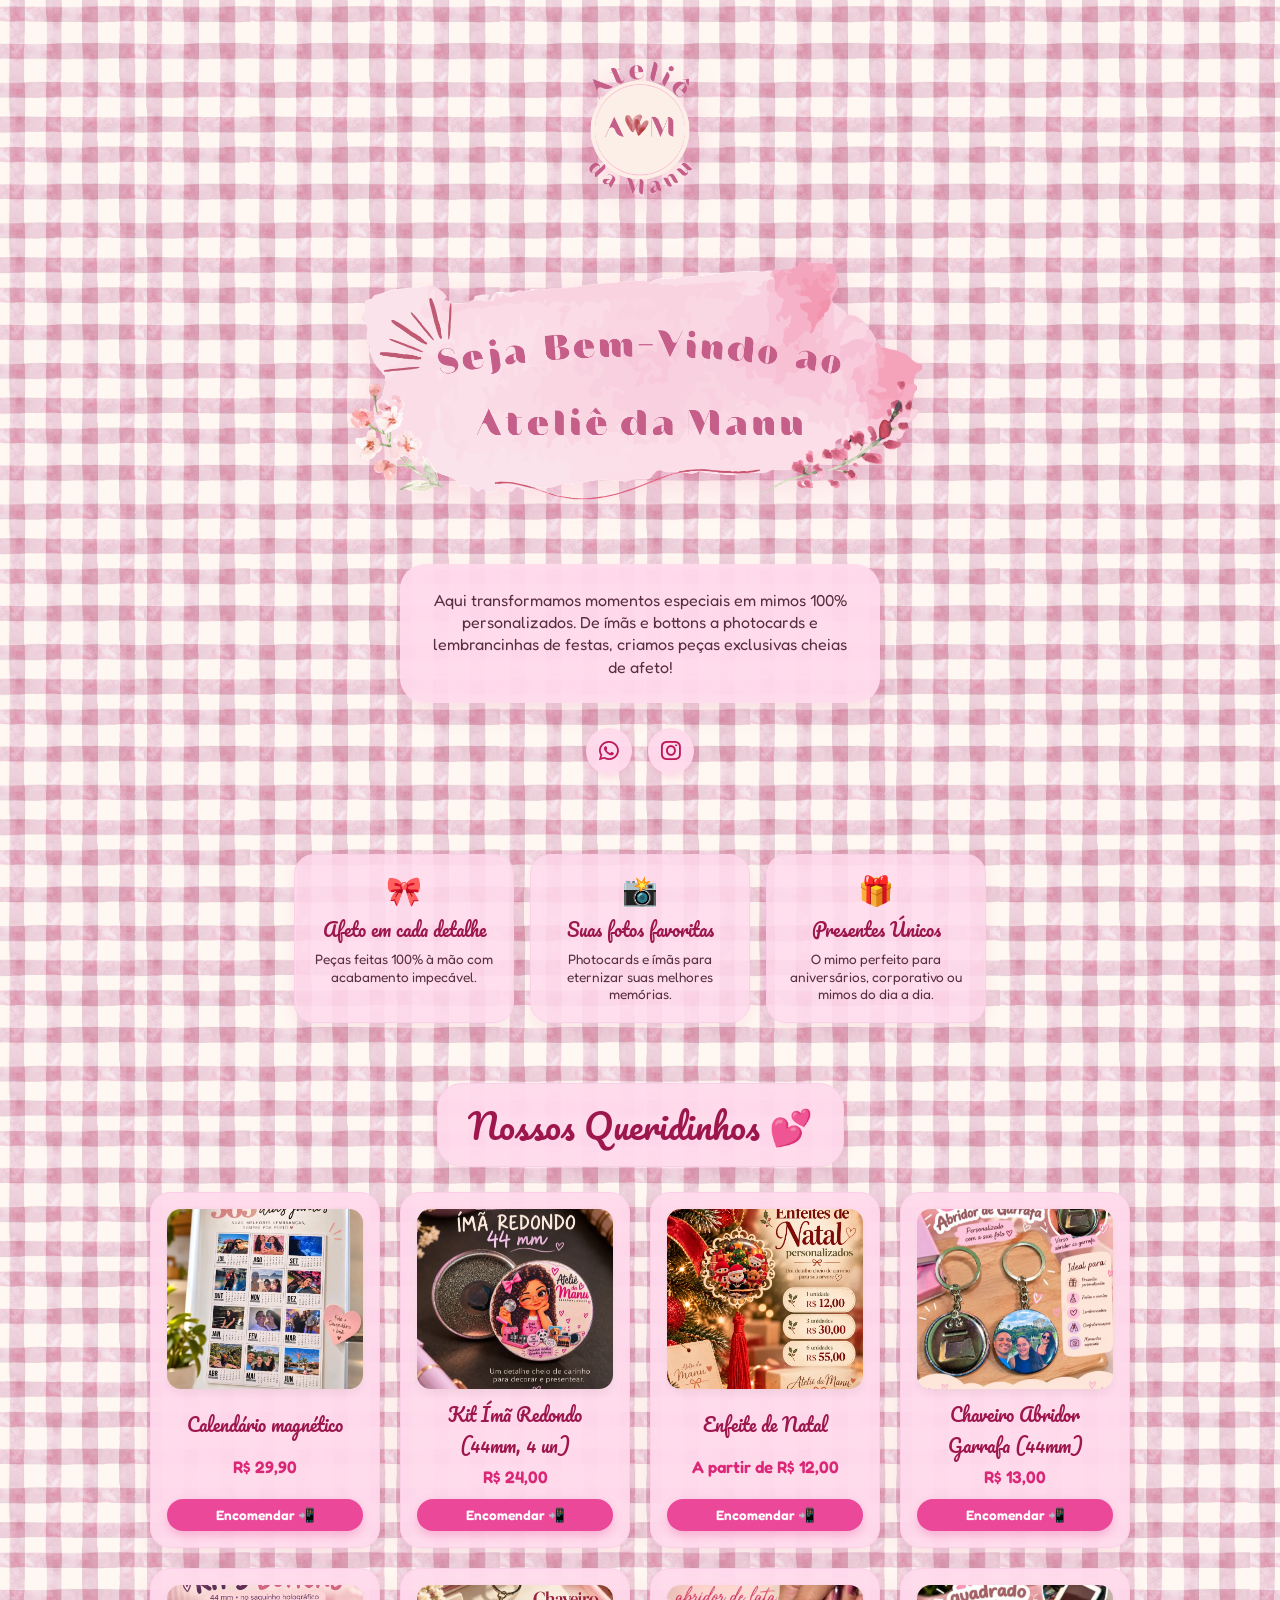
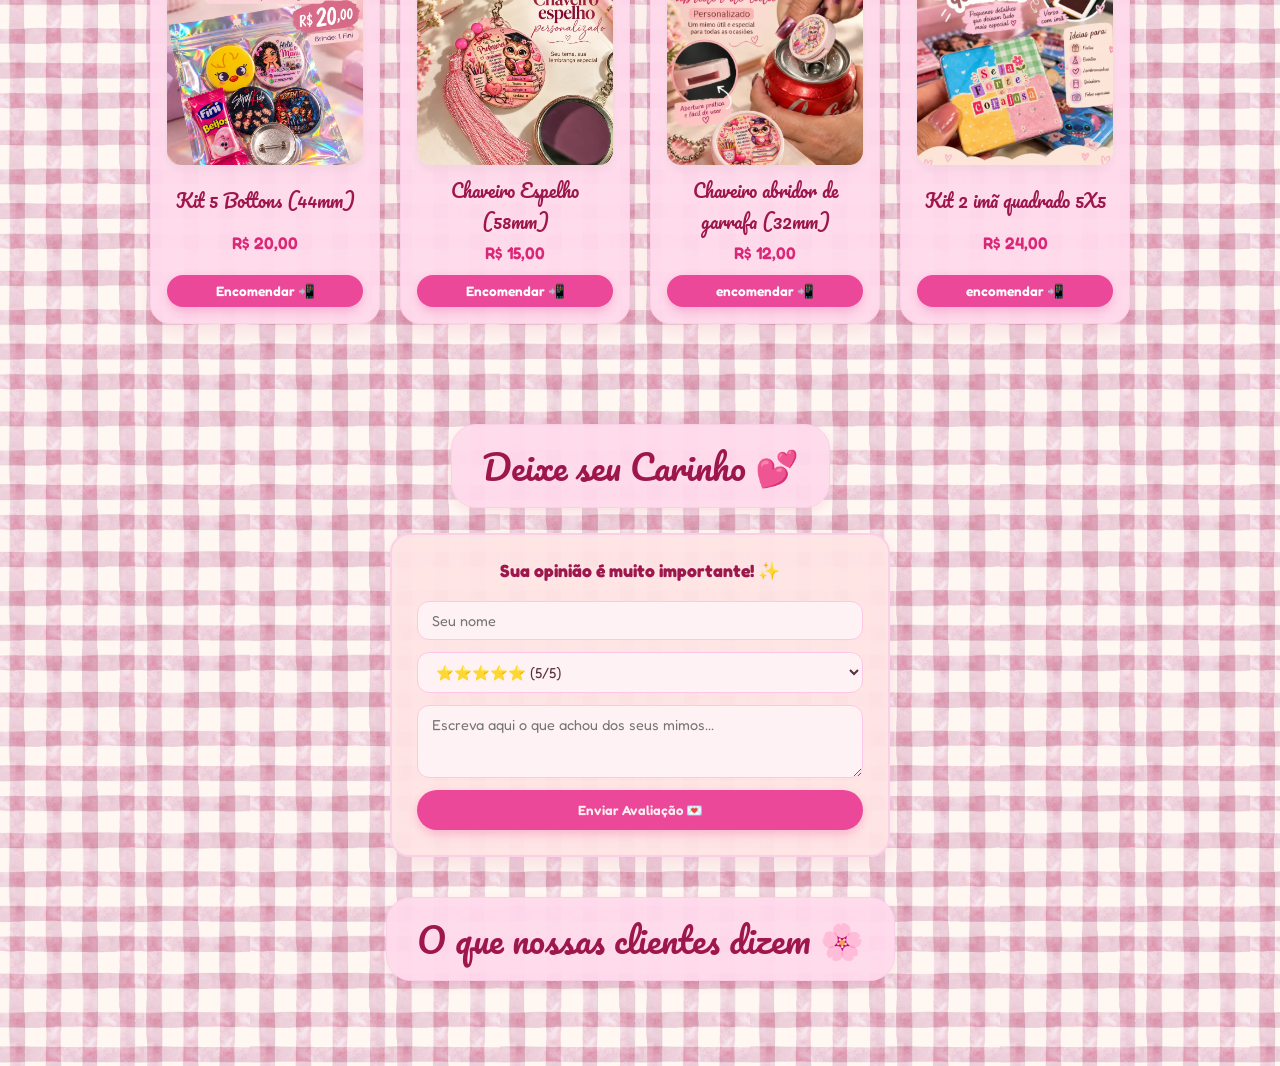
==== Website/index.html @ 8f7f046b "Projeto Final!!!" ====
<!DOCTYPE html>
<html lang="pt-BR">
<head>
  <!-- Biblioteca de Ícones Rápidos (Font Awesome) -->
<link rel="stylesheet" href="https://cdnjs.cloudflare.com/ajax/libs/font-awesome/6.4.0/css/all.min.css">
  <meta charset="UTF-8">
  <meta name="viewport" content="width=device-width, initial-scale=1.0">
  <title>Ateliê da Manu | Mimos & Lembranças</title>
  <!-- Link para o nosso CSS que vamos criar já já -->
  <link rel="icon" type="image/png" href="imag_web/Logo_Manu.png">
  <link rel="stylesheet" href="style.css">
</head>
<body>

<header class="hero">
  <!-- A Logo Redondinha no Topo -->
  <img src="imag_web/Logo_AteliedaManu.png" alt="Logo Ateliê da Manu" class="logo-hero">

  <!-- A Imagem do Bem-Vindo Aquarela que você fez no Canva! -->
  <img src="imag_web/Seja_Bem_Vindo!.png" alt="Seja Bem-Vindo ao Ateliê da Manu" class="banner-bem-vindo">

  <!-- O Card com o Subtítulo + Botão de Ação -->
  <div class="card-boas-vindas">
    <p class="subtitulo">
      Aqui transformamos momentos especiais em mimos 100% personalizados. 
      De ímãs e bottons a photocards e lembrancinhas de festas, criamos peças 
      exclusivas cheias de afeto!
    </p>
  </div>

<!-- 1. ÍCONES SOCIAIS (WhatsApp e Instagram) -->
    <div class="redes-sociais">
      <a href="https://wa.me/5521980033100" target="_blank" title="WhatsApp">
        <i class="fa-brands fa-whatsapp"></i>
      </a>
      <a href="https://www.instagram.com/ateliedamanupersonalizados/" target="_blank" title="Instagram">
        <i class="fa-brands fa-instagram"></i>
      </a>
    </div>
</header>


<!-- 1. SEÇÃO DE DIFERENCIAIS (Os 3 cards simples de frase) -->
<section class="diferenciais">
  <div class="card-diferencial">
    <span class="icone">🎀</span>
    <h3>Afeto em cada detalhe</h3>
    <p>Peças feitas 100% à mão com acabamento impecável.</p>
  </div>

  <div class="card-diferencial">
    <span class="icone">📸</span>
    <h3>Suas fotos favoritas</h3>
    <p>Photocards e ímãs para eternizar suas melhores memórias.</p>
  </div>

  <div class="card-diferencial">
    <span class="icone">🎁</span>
    <h3>Presentes Únicos</h3>
    <p>O mimo perfeito para aniversários, corporativo ou mimos do dia a dia.</p>
  </div>
</section>

<!-- SEÇÃO DE PRODUTOS REAL DO ATELIÊ -->

    <!-- Produto 1 -->
  <section class="produtos">
    <h2>Nossos Queridinhos 💕</h2>

  <div class="grid-produtos">
    <div class="card-produto">
      <img src="imagens/calendario.png" alt="Calendário magnético" class="img-produto">
      <h3>Calendário magnético</h3>
      <p class="preco">R$ 29,90</p>
      <a href="https://wa.me/5521980033100?text=Olá,%20Manu!%20Quero%20encomendar%20o%20Calendário%20magnético!" target="_blank" class="btn-comprar">
        Encomendar 📲
      </a>
    </div>

    <!-- Produto 2 -->
    <div class="card-produto">
      <img src="imagens/ima_redondo.png" alt="Kit ímã redondo" class="img-produto">
      <h3>Kit Ímã Redondo (44mm, 4 un)</h3>
      <p class="preco">R$ 24,00</p>
      <a href="https://wa.me/5521980033100?text=Olá,%20Manu!%20Quero%20encomendar%20o%20Kit%20Ímã%20Redondo!" target="_blank" class="btn-comprar">
        Encomendar 📲
      </a>
    </div>

    <!-- Produto 3 -->
    <div class="card-produto">
      <img src="imagens/EnfeitedeNatal.png" alt="Enfeites de Natal" class="img-produto">
      <h3>Enfeite de Natal</h3>
      <p class="preco">A partir de R$ 12,00</p>
      <a href="https://wa.me/5521980033100?text=Olá,%20Manu!%20Quero%20encomendar%20o%20Enfeite%20de%20Natal!" target="_blank" class="btn-comprar">
        Encomendar 📲
      </a>
    </div>

    <!-- Produto 4 -->
    <div class="card-produto">
      <img src="imagens/AbridordeGarrafa.png" alt="Chaveiro Abridor de Garrafa" class="img-produto">
      <h3>Chaveiro Abridor Garrafa (44mm)</h3>
      <p class="preco">R$ 13,00</p>
      <a href="https://wa.me/5521980033100?text=Olá,%20Manu!%20Quero%20encomendar%20o%20Chaveiro%20Abridor!" target="_blank" class="btn-comprar">
        Encomendar 📲
      </a>
    </div>

    <!-- Produto 5 -->
    <div class="card-produto">
      <img src="imagens/5_bottons.png" alt="Kit 5 bottons" class="img-produto">
      <h3>Kit 5 Bottons (44mm)</h3>
      <p class="preco">R$ 20,00</p>
      <a href="https://wa.me/5521980033100?text=Olá,%20Manu!%20Quero%20encomendar%20o%20Kit%205%20Bottons!" target="_blank" class="btn-comprar">
        Encomendar 📲
      </a>
    </div>

    <!-- Produto 6 -->
    <div class="card-produto">
      <img src="imagens/chaveiro_espelho.png" alt="Chaveiro Espelho" class="img-produto">
      <h3>Chaveiro Espelho (58mm)</h3>
      <p class="preco">R$ 15,00</p>
      <a href="https://wa.me/5521980033100?text=Olá,%20Manu!%20Quero%20encomendar%20o%20Chaveiro%20Espelho!" target="_blank" class="btn-comprar">
        Encomendar 📲
      </a>
    </div>

<!-- Produto 7 -->
    <div class="card-produto">
      <img src="imagens/abridordelata.png" alt="Chaveiro Abridor de Lata" class="img-produto">
      <h3>Chaveiro abridor de garrafa (32mm)</h3>
      <p class="preco">R$ 12,00</p>
      <a href="https://wa.me/5521980033100?text=Olá,%20Manu!%20Quero%20encomendar%20o%20Chaveiro%20Espelho!" target="_blank" class="btn-comprar">
        encomendar 📲
      </a>
    </div>

<!-- Produto 8-->
    <div class="card-produto">
      <img src="imagens/ima_quadrado.png" alt="Kit 2 imã quadrado" class="img-produto">
      <h3>Kit 2 imã quadrado 5X5 </h3>
      <p class="preco">R$ 24,00</p>
      <a href="https://wa.me/5521980033100?text=Olá,%20Manu!%20Quero%20encomendar%20o%20Chaveiro%20Espelho!" target="_blank" class="btn-comprar">
        encomendar 📲
      </a>
    </div>

  </div>
</section>

<!-- SEÇÃO DE AVALIAÇÕES INTERATIVA -->
<section class="avaliacoes">
  <h2>Deixe seu Carinho 💕</h2>
  
  <!-- FORMULÁRIO PARA O CLIENTE ESCREVER A AVALIAÇÃO -->
  <div class="form-avaliacao">
    <h3>Sua opinião é muito importante! ✨</h3>
    
    <input type="text" id="nomeCliente" placeholder="Seu nome" required>
    
    <select id="notaCliente">
      <option value="5">⭐⭐⭐⭐⭐ (5/5)</option>
      <option value="4">⭐⭐⭐⭐ (4/5)</option>
      <option value="3">⭐⭐⭐ (3/5)</option>
      <option value="2">⭐⭐ (2/5)</option>
      <option value="1">⭐ (1/5)</option>
    </select>

    <textarea id="textoCliente" rows="3" placeholder="Escreva aqui o que achou dos seus mimos..." required></textarea>

    <button onclick="salvarAvaliacao()" class="btn-enviar-avaliacao">Enviar Avaliação 💌</button>
  </div>

  <h2>O que nossas clientes dizem 🌸</h2>

  <!-- LISTA ONDE AS AVALIAÇÕES ENVIADAS VÃO APARECER -->
  <div class="grid-avaliacoes" id="containerAvaliacoes">
    <!-- As avaliações salvas serão inseridas aqui pelo JavaScript! -->
  </div>
</section>

  <!-- Link para o nosso arquivo JavaScript -->
  <script src="script.js"></script>
</body>
</html>
---- Website/style.css ----
/* 1. IMPORTANDO AS FONTES PACIFICO E FREDOKA DO GOOGLE FONTS */
@import url('https://fonts.googleapis.com/css2?family=Fredoka:wght@400;600&family=Pacifico&display=swap');

/* RESET BÁSICO */
* {
  margin: 0;
  padding: 0;
  box-sizing: border-box;
}

/* ESTILO GERAL DO SITE */
body {
  font-family: 'Fredoka', sans-serif;
  background-color: #fce7f3;
  background-image: url('imag_web/Background_pink.png');
  background-repeat: repeat;
  background-size: 250px;
  color: #4a3e3e;
}

/* SEÇÃO PRINCIPAL (HERO) */
.hero {
  padding: 40px 20px;
  text-align: center;
  display: flex;
  flex-direction: column;
  align-items: center;
}

.logo-hero {
  width: 140px;
  height: auto;
  margin-top: 20px;
  margin-bottom: -10px;
  filter: drop-shadow(0px 6px 19px rgba(219, 39, 119, 0.2));
  z-index: 3;
}

.banner-bem-vindo {
  max-width: 700px;
  width: 100%;
  height: auto;
  margin-bottom: -20px;
  filter: drop-shadow(0px 8px 20px rgba(219, 39, 119, 0.15));
  z-index: 2;
}

.card-boas-vindas {
  background: #ffdbedf2;
  padding: 25px;
  border-radius: 25px;
  max-width: 480px;
  box-shadow: 0 10px 25px rgba(190, 24, 93, 0.1);
  z-index: 1;
}

.card-boas-vindas .subtitulo {
  font-family: 'Fredoka', sans-serif;
  color: #582f3e;
  font-size: 1rem;
  line-height: 1.4;
}

.tag-rosa {
  display: inline-block;
  background-color: #ffdbedf2;
  color: #db2777;
  padding: 6px 16px;
  border-radius: 20px;
  font-size: 0.85rem;
  font-weight: 600;
  margin-bottom: 16px;
}

/* TÍTULOS COM A FONTE PACIFICO */
h1, h2 {
  font-family: 'Pacifico', cursive;
  font-size: 2.2rem;
  color: #9d174d;
  font-weight: normal;
}

/* BOTÃO PRINCIPAL */
.btn-principal {
  font-family: 'Fredoka', sans-serif;
  font-weight: 600;
  display: inline-block;
  background-color: #ec4899;
  color: #ffdbedf2;
  padding: 14px 28px;
  border-radius: 30px;
  text-decoration: none;
  box-shadow: 0 4px 15px rgba(236, 72, 153, 0.35);
  transition: all 0.2s ease;
}

.btn-principal:hover {
  background-color: #db2777;
  transform: translateY(-2px);
}

/* REDES SOCIAIS */
.redes-sociais {
  display: flex;
  justify-content: center;
  gap: 16px;
  margin-top: 25px;
  margin-bottom: 20px;
}

.redes-sociais a {
  display: flex;
  align-items: center;
  justify-content: center;
  width: 46px;
  height: 46px;
  background-color: #ffdbedf2;
  color: #be185d;
  border-radius: 50%;
  font-size: 1.4rem;
  text-decoration: none;
  box-shadow: 0 4px 10px rgba(219, 39, 119, 0.15);
  transition: all 0.3s ease;
}

.redes-sociais a:hover {
  background-color: #ec4899;
  color: rgb(255, 238, 246);
  transform: translateY(-4px) scale(1.05);
  box-shadow: 0 8px 18px rgba(236, 72, 153, 0.35);
}

/* ESTILIZAÇÃO DA VITRINE DE PRODUTOS */
.img-produto {
  width: 100%;
  height: 200px;
  object-fit: cover; /* Garante que a foto preencha o card sem distorcer */
  border-radius: 15px;
  margin-bottom: 12px;
  box-shadow: 0 4px 10px rgba(0, 0, 0, 0.05);
}

/* SEÇÃO DA VITRINE DE PRODUTOS */
.produtos {
  padding: 20px 20px 60px 20px;
  text-align: center;
}

.produtos h2 {
  font-family: 'Pacifico', cursive;
  color: #9d174d;
  font-size: 2.2rem;
  margin-bottom: 30px;
  display: inline-block;
  background: #ffdbedf2;
  padding: 8px 28px;
  border-radius: 25px;
  box-shadow: 0 4px 12px rgba(190, 24, 93, 0.1);
}

.grid-produtos {
  display: flex;
  justify-content: center;
  gap: 20px;
  flex-wrap: wrap; /* Permite quebrar linha perfeitamente quando não couber mais */
  max-width: 1100px;
  margin: 0 auto;
}

.card-produto {
  background: rgba(255, 219, 237, 0.95);
  padding: 16px;
  border-radius: 20px;
  width: 230px; /* Largura ideal para caber 4 produtos por linha no PC */
  box-shadow: 0 8px 20px rgba(190, 24, 93, 0.1);
  border: 1px solid #fbcfe8;
  display: flex;
  flex-direction: column;
  justify-content: space-between;
  transition: transform 0.3s ease;
}

.card-produto:hover {
  transform: translateY(-5px);
}

.img-produto {
  width: 100%;
  height: 180px;
  object-fit: cover;
  border-radius: 14px;
  margin-bottom: 10px;
}

.card-produto h3 {
  font-family: 'Pacifico', cursive;
  color: #9d174d;
  font-size: 1.1rem;
  font-weight: normal;
  margin-bottom: 6px;
}

.card-produto .preco {
  font-family: 'Fredoka', sans-serif;
  color: #db2777;
  font-size: 1.05rem;
  font-weight: 600;
  margin-bottom: 12px;
}

.btn-comprar {
  font-family: 'Fredoka', sans-serif;
  display: inline-block;
  background-color: #ec4899;
  color: white;
  padding: 8px 16px;
  border-radius: 20px;
  text-decoration: none;
  font-size: 0.85rem;
  font-weight: 600;
  box-shadow: 0 4px 10px rgba(236, 72, 153, 0.3);
  transition: background-color 0.2s ease;
}

.btn-comprar:hover {
  background-color: #db2777;
}


/* SEÇÃO DE DIFERENCIAIS (Cards simples de frase) */
.diferenciais {
  display: flex;
  justify-content: center;
  gap: 16px;
  flex-wrap: wrap;
  padding: 20px 20px 40px 20px;
}

.card-diferencial {
  transition: transform 0.3s ease, box-shadow 0.3s ease;
  background: rgba(255, 219, 237, 0.85);
  padding: 18px 20px;
  border-radius: 20px;
  width: 220px;
  text-align: center;
  box-shadow: 0 6px 15px rgba(190, 24, 93, 0.08);
  border: 1px solid #fbcfe8;
}

/* 2. Faz o card dar a levantadinha e aumentar a sombrinha ao passar o mouse */
.card-diferencial:hover {
  transform: translateY(-6px); /* O valor negativo faz ele subir 6 pixels! */
  box-shadow: 0 12px 25px rgba(190, 24, 93, 0.18); /* Aumenta a sombra rosa */
}

.card-diferencial .icone {
  font-size: 1.8rem;
  display: block;
  margin-bottom: 6px;
}

.card-diferencial h3 {
  font-family: 'Pacifico', cursive;
  color: #9d174d;
  font-size: 1.1rem;
  font-weight: normal;
  margin-bottom: 6px;
}

.card-diferencial p {
  font-family: 'Fredoka', sans-serif;
  color: #582f3e;
  font-size: 0.85rem;
  line-height: 1.3;
}

/* SEÇÃO DE AVALIAÇÕES (Centralizada e organizada) */
.avaliacoes {
  padding: 40px 20px 60px 20px;
  text-align: center; /* Centraliza tudo dentro da seção */
}

/* ESTILO PADRÃO PARA TODOS OS TÍTULOS H2 DO SITE */
.produtos h2,
.avaliacoes h2 {
  font-family: 'Pacifico', cursive;
  color: #9d174d;
  font-size: 2.2rem;
  font-weight: normal;
  margin-bottom: 25px;
  display: inline-block;
  background: rgba(255, 219, 237, 0.95); /* O mesmo fundo rosa fofo das caixas */
  padding: 10px 30px;
  border-radius: 25px;
  box-shadow: 0 4px 12px rgba(190, 24, 93, 0.1);
  border: 1px solid #fbcfe8;
}

/* FORMULÁRIO DE AVALIAÇÃO */
.form-avaliacao {
  background: rgba(255, 229, 229, 0.95);
  padding: 25px;
  border-radius: 20px;
  max-width: 500px;
  margin: 0 auto 40px auto;
  box-shadow: 0 8px 20px rgba(190, 24, 93, 0.1);
  border: 2px solid #fbcfe8;
  display: flex;
  flex-direction: column;
  gap: 12px;
}

.form-avaliacao h3 {
  font-family: 'Fredoka', sans-serif;
  color: #9d174d;
  font-size: 1.1rem;
  margin-bottom: 8px;
}

.form-avaliacao input,
.form-avaliacao select,
.form-avaliacao textarea {
  width: 100%;
  padding: 10px 14px;
  border-radius: 12px;
  border: 1px solid #ffc6e6;
  font-family: 'Fredoka', sans-serif;
  font-size: 0.9rem;
  outline: none;
  background-color: #fff2f5;
  color: #582f3e;
}

.form-avaliacao input:focus,
.form-avaliacao textarea:focus {
  border-color: #ec4899;
}

.btn-enviar-avaliacao {
  background-color: #ec4899;
  color: rgb(255, 239, 239);
  border: none;
  padding: 12px;
  border-radius: 20px;
  font-family: 'Fredoka', sans-serif;
  font-weight: 600;
  cursor: pointer;
  box-shadow: 0 4px 10px rgba(236, 72, 153, 0.3);
  transition: all 0.2s ease;
}

.btn-enviar-avaliacao:hover {
  background-color: #db2777;
  transform: translateY(-2px);
}
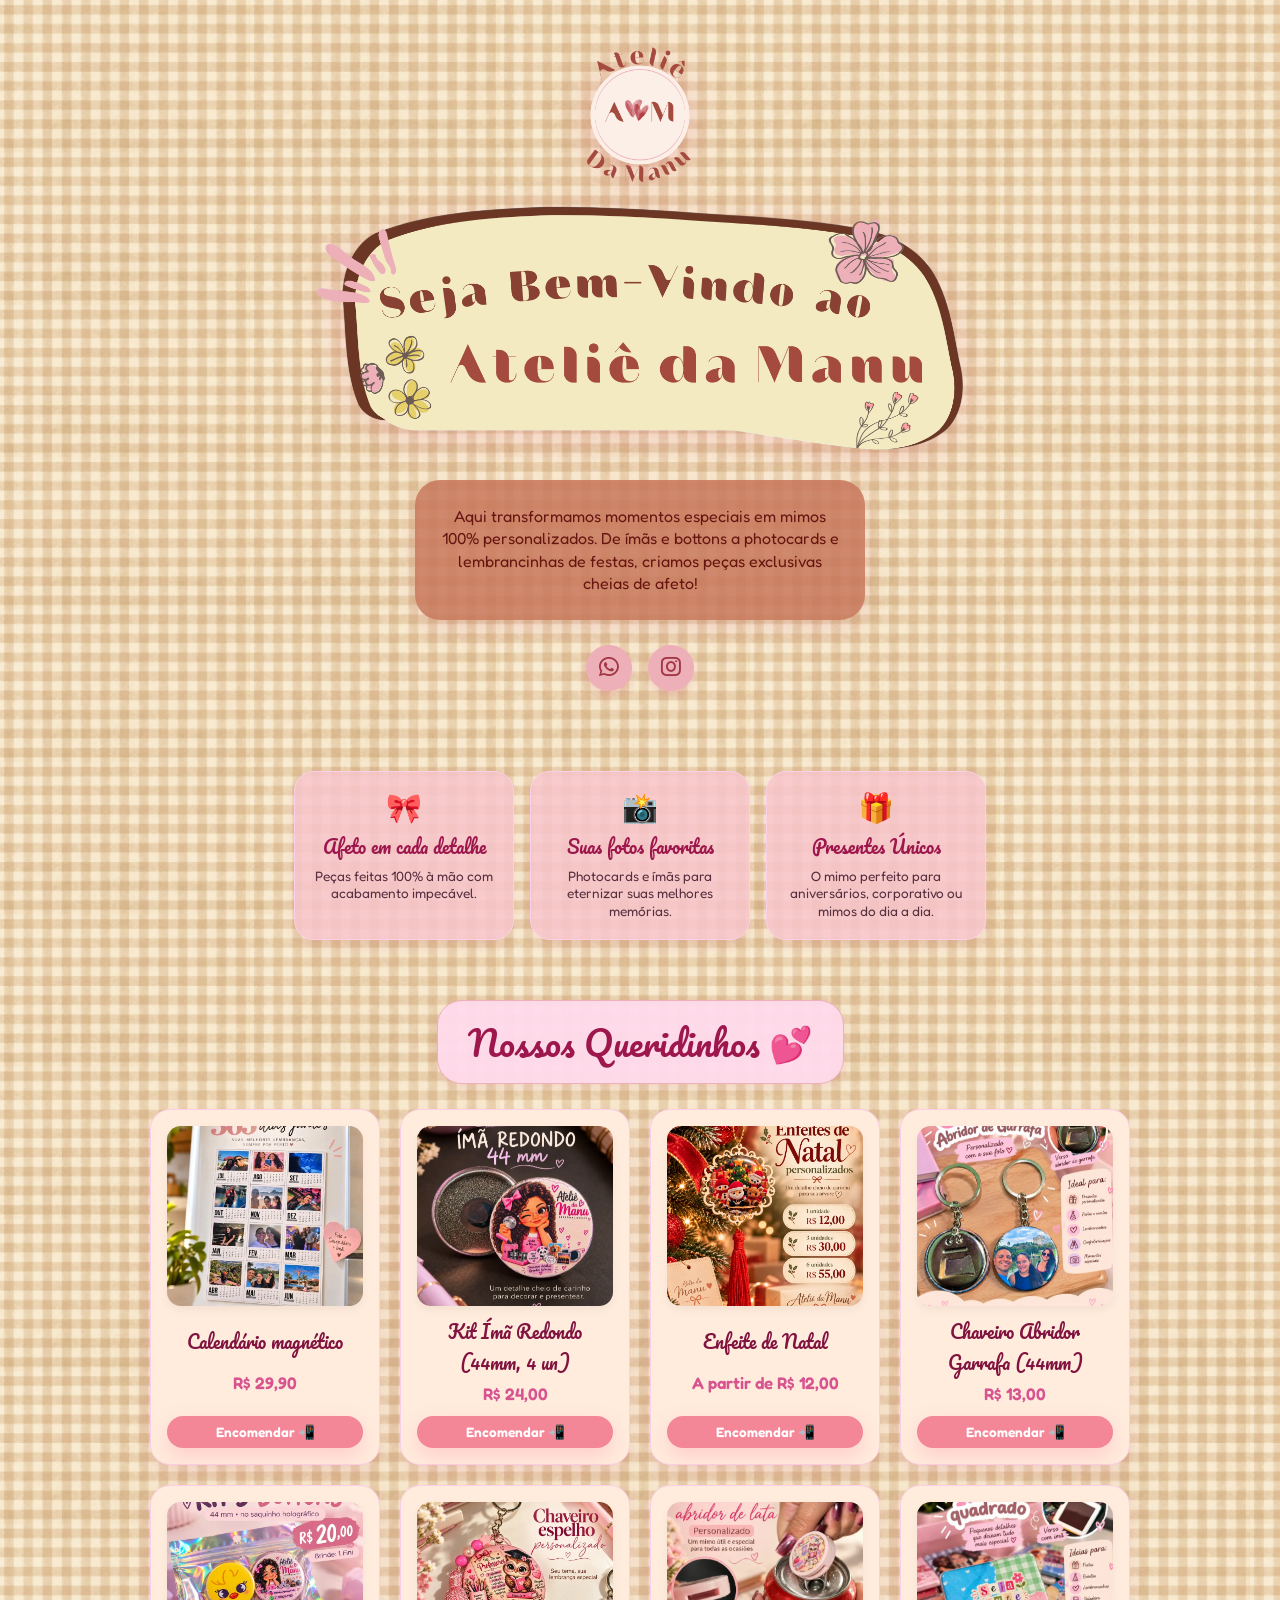
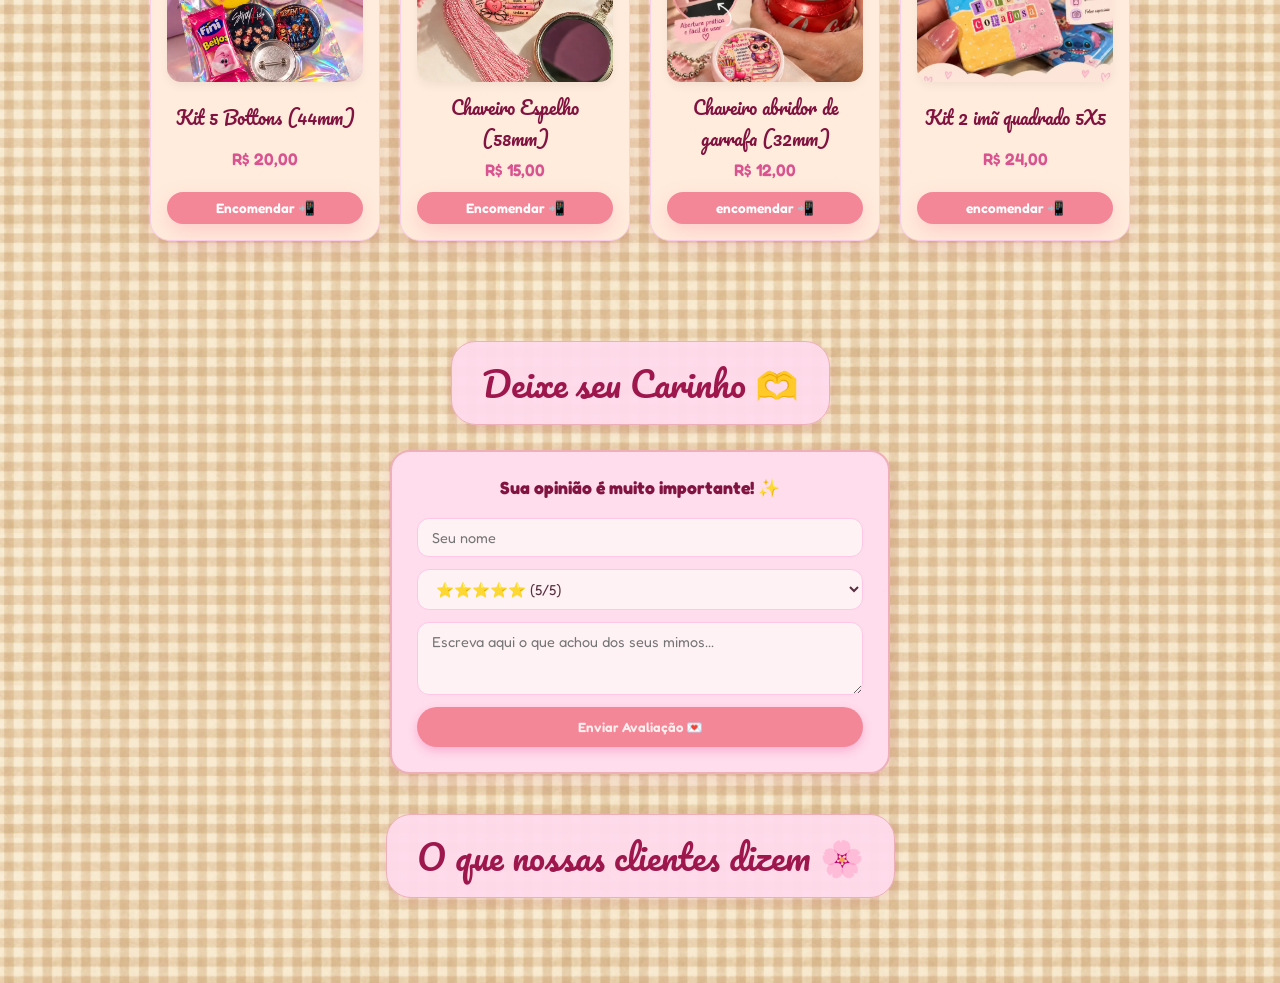
==== commit 9aeed6f7: "A cliente queria mudanças" ====
--- a/Website/index.html
+++ b/Website/index.html
@@ -152,7 +152,7 @@
 
 <!-- SEÇÃO DE AVALIAÇÕES INTERATIVA -->
 <section class="avaliacoes">
-  <h2>Deixe seu Carinho 💕</h2>
+  <h2>Deixe seu Carinho 🫶</h2>
   
   <!-- FORMULÁRIO PARA O CLIENTE ESCREVER A AVALIAÇÃO -->
   <div class="form-avaliacao">
--- a/Website/style.css
+++ b/Website/style.css
@@ -12,7 +12,7 @@
 body {
   font-family: 'Fredoka', sans-serif;
   background-color: #fce7f3;
-  background-image: url('imag_web/Background_pink.png');
+  background-image: url('imag_web/cream.png');
   background-repeat: repeat;
   background-size: 250px;
   color: #4a3e3e;
@@ -30,33 +30,33 @@
 .logo-hero {
   width: 140px;
   height: auto;
-  margin-top: 20px;
-  margin-bottom: -10px;
+  margin-top: 5px;
+  margin-bottom: 10px;
   filter: drop-shadow(0px 6px 19px rgba(219, 39, 119, 0.2));
   z-index: 3;
 }
 
 .banner-bem-vindo {
-  max-width: 700px;
+  max-width: 650px;
   width: 100%;
   height: auto;
-  margin-bottom: -20px;
+  margin-bottom: 20px;
   filter: drop-shadow(0px 8px 20px rgba(219, 39, 119, 0.15));
   z-index: 2;
 }
 
 .card-boas-vindas {
-  background: #ffdbedf2;
+  background: #c8785bd8;
   padding: 25px;
   border-radius: 25px;
-  max-width: 480px;
+  max-width: 450px;
   box-shadow: 0 10px 25px rgba(190, 24, 93, 0.1);
   z-index: 1;
 }
 
 .card-boas-vindas .subtitulo {
   font-family: 'Fredoka', sans-serif;
-  color: #582f3e;
+  color: #661511;
   font-size: 1rem;
   line-height: 1.4;
 }
@@ -114,8 +114,8 @@
   justify-content: center;
   width: 46px;
   height: 46px;
-  background-color: #ffdbedf2;
-  color: #be185d;
+  background-color: #edafb8;
+  color: #a13645;
   border-radius: 50%;
   font-size: 1.4rem;
   text-decoration: none;
@@ -124,10 +124,10 @@
 }
 
 .redes-sociais a:hover {
-  background-color: #ec4899;
-  color: rgb(255, 238, 246);
+  background-color: #6a0f21;
+  color: #f4f4c2;
   transform: translateY(-4px) scale(1.05);
-  box-shadow: 0 8px 18px rgba(236, 72, 153, 0.35);
+  box-shadow: 0 8px 18px #ec489959;
 }
 
 /* ESTILIZAÇÃO DA VITRINE DE PRODUTOS */
@@ -152,7 +152,7 @@
   font-size: 2.2rem;
   margin-bottom: 30px;
   display: inline-block;
-  background: #ffdbedf2;
+  background: #f4f4c2;
   padding: 8px 28px;
   border-radius: 25px;
   box-shadow: 0 4px 12px rgba(190, 24, 93, 0.1);
@@ -168,7 +168,7 @@
 }
 
 .card-produto {
-  background: rgba(255, 219, 237, 0.95);
+  background: #ffecdc;
   padding: 16px;
   border-radius: 20px;
   width: 230px; /* Largura ideal para caber 4 produtos por linha no PC */
@@ -194,79 +194,79 @@
 
 .card-produto h3 {
   font-family: 'Pacifico', cursive;
+  color: #811340;
+  font-size: 1.1rem;
+  font-weight: normal;
+  margin-bottom: 6px;
+}
+
+.card-produto .preco {
+  font-family: 'Fredoka', sans-serif;
+  color: #d85490;
+  font-size: 1.05rem;
+  font-weight: 600;
+  margin-bottom: 12px;
+}
+
+.btn-comprar {
+  font-family: 'Fredoka', sans-serif;
+  display: inline-block;
+  background-color: #f38798;
+  color: white;
+  padding: 8px 16px;
+  border-radius: 20px;
+  text-decoration: none;
+  font-size: 0.85rem;
+  font-weight: 600;
+  box-shadow: 0 8px 20px #ff7b9e44;
+  transition: background-color 0.2s ease;
+}
+
+.btn-comprar:hover {
+  background-color: #75041b;
+}
+
+
+/* SEÇÃO DE DIFERENCIAIS (Cards simples de frase) */
+.diferenciais {
+  display: flex;
+  justify-content: center;
+  gap: 16px;
+  flex-wrap: wrap;
+  padding: 20px 20px 40px 20px;
+}
+
+.card-diferencial {
+  transition: transform 0.3s ease, box-shadow 0.3s ease;
+  background: #f8c5cdd7;
+  padding: 18px 20px;
+  border-radius: 20px;
+  width: 220px;
+  text-align: center;
+  box-shadow: 0 6px 15px rgba(190, 24, 93, 0.08);
+  border: 1px solid #fbcfe8;
+}
+
+/* 2. Faz o card dar a levantadinha e aumentar a sombrinha ao passar o mouse */
+.card-diferencial:hover {
+  transform: translateY(-6px); /* O valor negativo faz ele subir 6 pixels! */
+  box-shadow: 0 12px 25px rgba(190, 24, 93, 0.18); /* Aumenta a sombra rosa */
+}
+
+.card-diferencial .icone {
+  font-size: 1.8rem;
+  display: block;
+  margin-bottom: 6px;
+}
+
+.card-diferencial h3 {
+  font-family: 'Pacifico', cursive;
   color: #9d174d;
   font-size: 1.1rem;
   font-weight: normal;
   margin-bottom: 6px;
 }
 
-.card-produto .preco {
-  font-family: 'Fredoka', sans-serif;
-  color: #db2777;
-  font-size: 1.05rem;
-  font-weight: 600;
-  margin-bottom: 12px;
-}
-
-.btn-comprar {
-  font-family: 'Fredoka', sans-serif;
-  display: inline-block;
-  background-color: #ec4899;
-  color: white;
-  padding: 8px 16px;
-  border-radius: 20px;
-  text-decoration: none;
-  font-size: 0.85rem;
-  font-weight: 600;
-  box-shadow: 0 4px 10px rgba(236, 72, 153, 0.3);
-  transition: background-color 0.2s ease;
-}
-
-.btn-comprar:hover {
-  background-color: #db2777;
-}
-
-
-/* SEÇÃO DE DIFERENCIAIS (Cards simples de frase) */
-.diferenciais {
-  display: flex;
-  justify-content: center;
-  gap: 16px;
-  flex-wrap: wrap;
-  padding: 20px 20px 40px 20px;
-}
-
-.card-diferencial {
-  transition: transform 0.3s ease, box-shadow 0.3s ease;
-  background: rgba(255, 219, 237, 0.85);
-  padding: 18px 20px;
-  border-radius: 20px;
-  width: 220px;
-  text-align: center;
-  box-shadow: 0 6px 15px rgba(190, 24, 93, 0.08);
-  border: 1px solid #fbcfe8;
-}
-
-/* 2. Faz o card dar a levantadinha e aumentar a sombrinha ao passar o mouse */
-.card-diferencial:hover {
-  transform: translateY(-6px); /* O valor negativo faz ele subir 6 pixels! */
-  box-shadow: 0 12px 25px rgba(190, 24, 93, 0.18); /* Aumenta a sombra rosa */
-}
-
-.card-diferencial .icone {
-  font-size: 1.8rem;
-  display: block;
-  margin-bottom: 6px;
-}
-
-.card-diferencial h3 {
-  font-family: 'Pacifico', cursive;
-  color: #9d174d;
-  font-size: 1.1rem;
-  font-weight: normal;
-  margin-bottom: 6px;
-}
-
 .card-diferencial p {
   font-family: 'Fredoka', sans-serif;
   color: #582f3e;
@@ -289,22 +289,22 @@
   font-weight: normal;
   margin-bottom: 25px;
   display: inline-block;
-  background: rgba(255, 219, 237, 0.95); /* O mesmo fundo rosa fofo das caixas */
+  background: #ffdbedf2; /* O mesmo fundo rosa fofo das caixas */
   padding: 10px 30px;
   border-radius: 25px;
   box-shadow: 0 4px 12px rgba(190, 24, 93, 0.1);
-  border: 1px solid #fbcfe8;
+  border: 1px solid #edafb8;
 }
 
 /* FORMULÁRIO DE AVALIAÇÃO */
 .form-avaliacao {
-  background: rgba(255, 229, 229, 0.95);
+  background: #ffddec;
   padding: 25px;
   border-radius: 20px;
   max-width: 500px;
   margin: 0 auto 40px auto;
   box-shadow: 0 8px 20px rgba(190, 24, 93, 0.1);
-  border: 2px solid #fbcfe8;
+  border: 2px solid #edafb8;
   display: flex;
   flex-direction: column;
   gap: 12px;
@@ -312,7 +312,7 @@
 
 .form-avaliacao h3 {
   font-family: 'Fredoka', sans-serif;
-  color: #9d174d;
+  color: #811340;
   font-size: 1.1rem;
   margin-bottom: 8px;
 }
@@ -337,7 +337,7 @@
 }
 
 .btn-enviar-avaliacao {
-  background-color: #ec4899;
+  background-color: #f38798;
   color: rgb(255, 239, 239);
   border: none;
   padding: 12px;
@@ -350,6 +350,6 @@
 }
 
 .btn-enviar-avaliacao:hover {
-  background-color: #db2777;
+  background-color: #75041b;
   transform: translateY(-2px);
 }
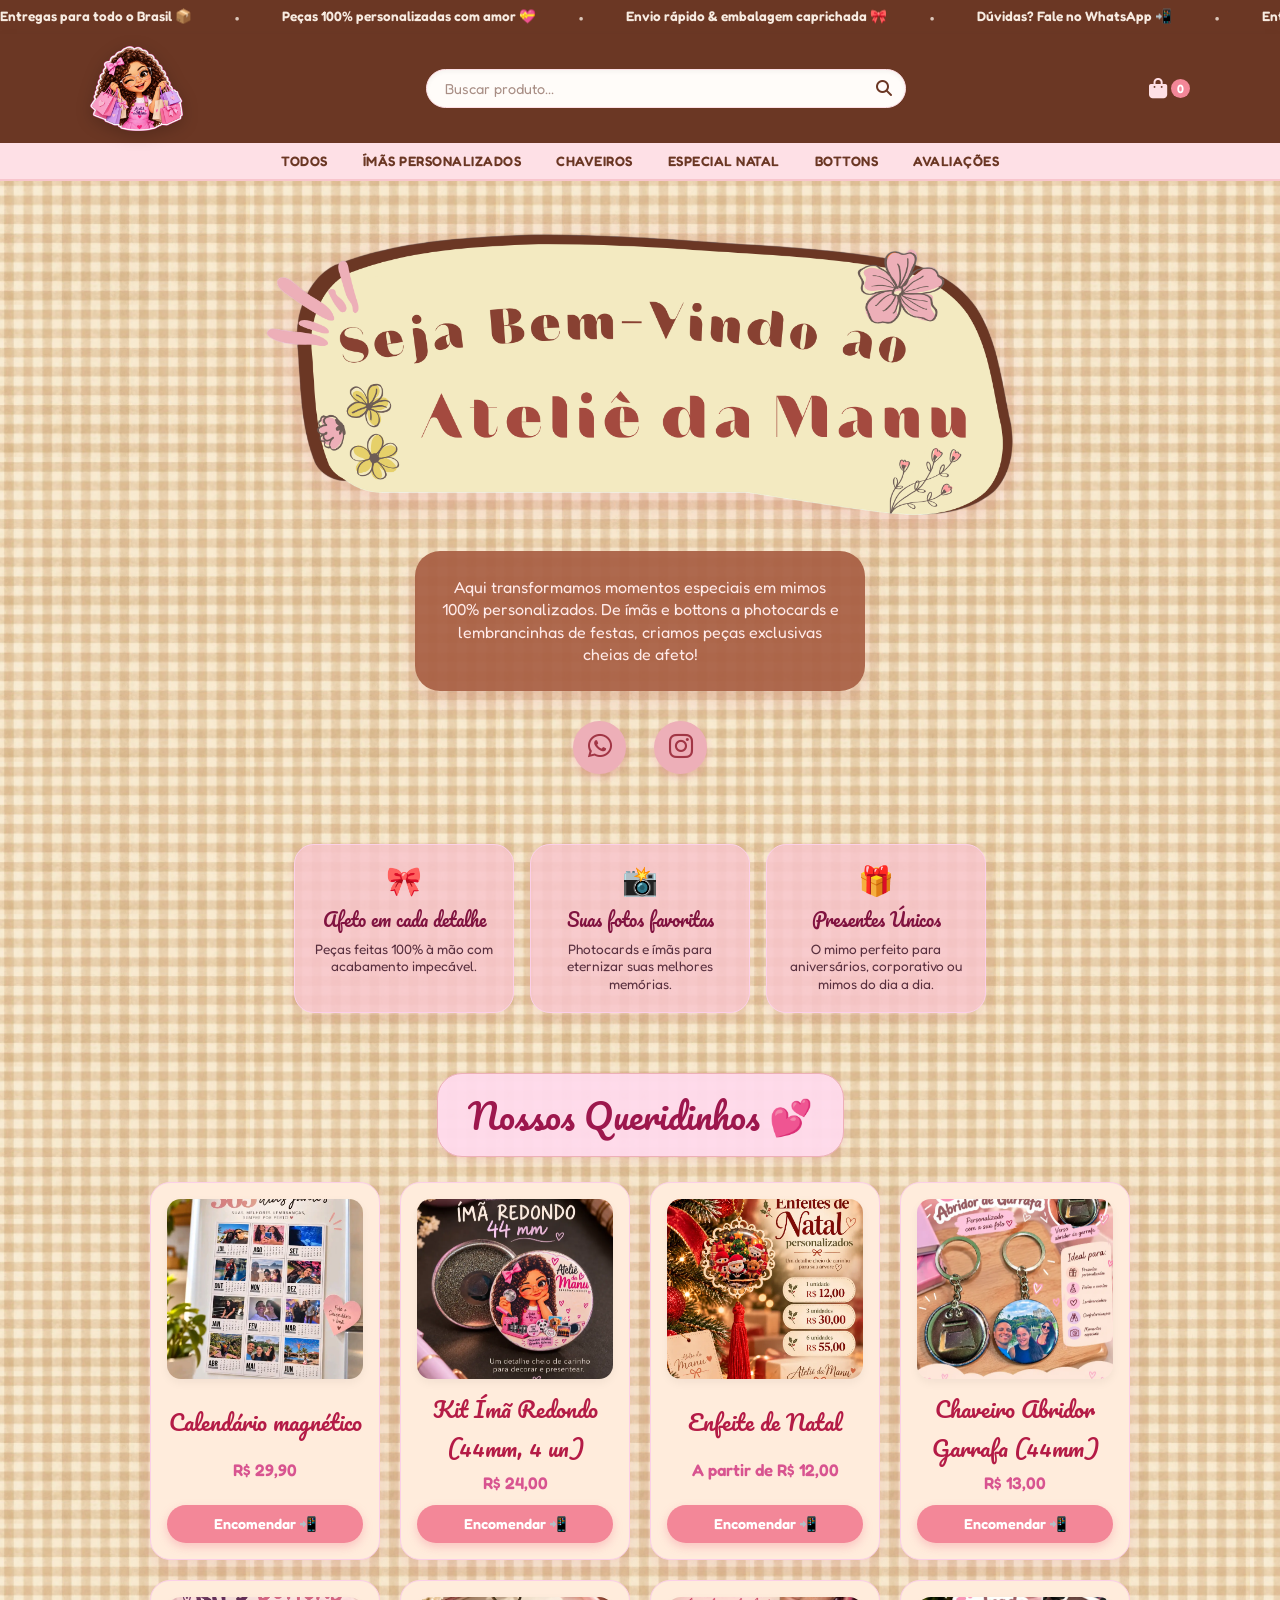
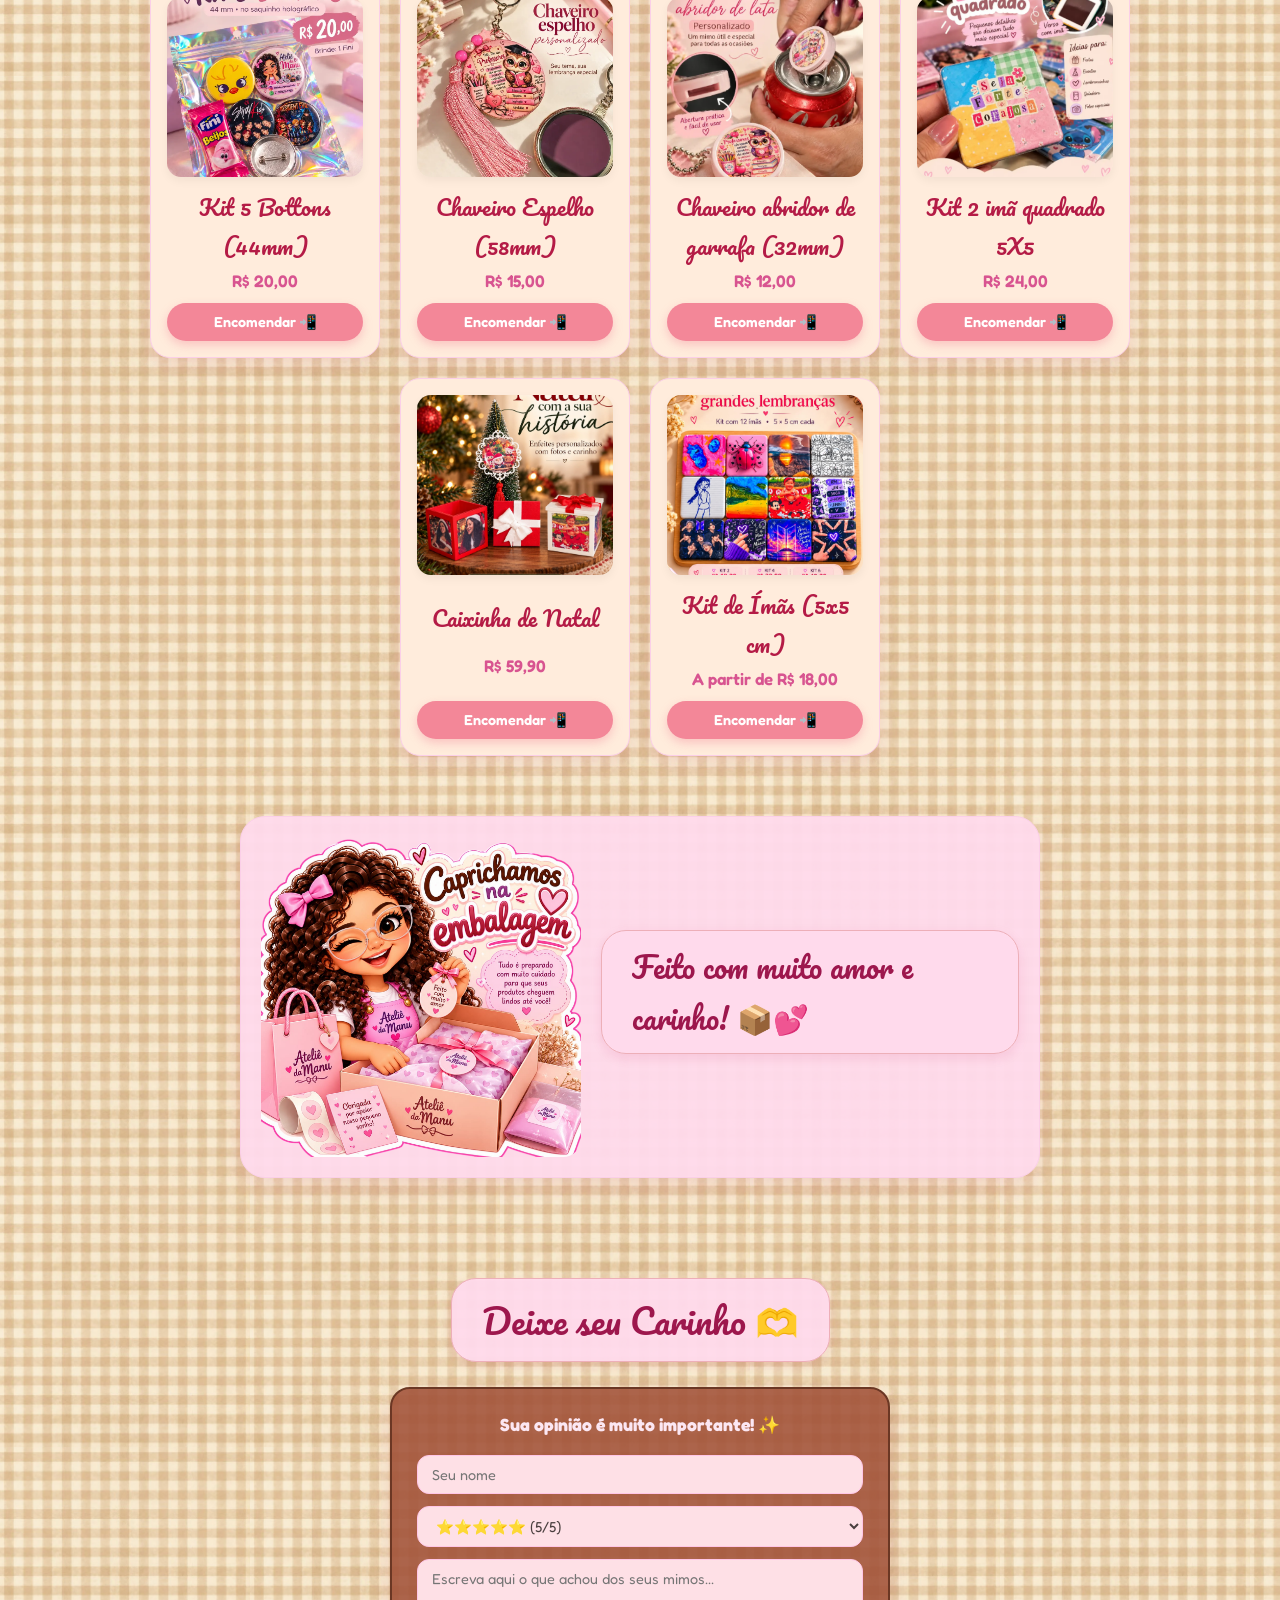
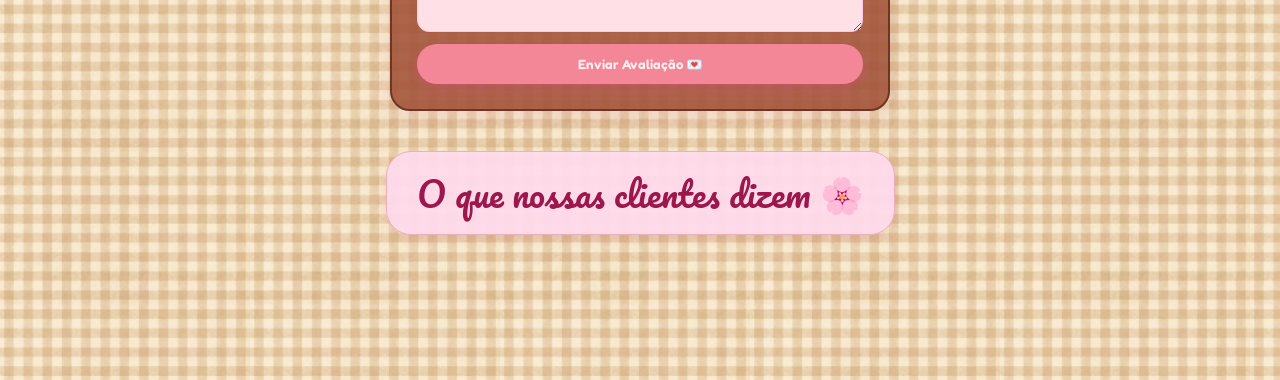
==== commit 800d134c: "Socorro, nem sei mais oque estou fazendo" ====
--- a/Website/index.html
+++ b/Website/index.html
@@ -12,13 +12,67 @@
 </head>
 <body>
 
+<!-- BARRA DE AVISOS EM MOVIMENTO INFINITO -->
+  <div class="barra-anuncio">
+    <div class="trilho-anuncio">
+      <span>Entregas para todo o Brasil 📦</span>  <span class="separador">&bull;</span>
+      <span>Peças 100% personalizadas com amor 💝</span>  <span class="separador">&bull;</span>
+      <span>Envio rápido & embalagem caprichada 🎀</span>  <span class="separador">&bull;</span>
+      <span>Dúvidas? Fale no WhatsApp 📲</span>  <span class="separador">&bull;</span>
+      <!-- Repetindo a lista para fazer o loop infinito sem buracos -->
+      <span>Entregas para todo o Brasil 📦</span>  <span class="separador">&bull;</span>
+      <span>Peças 100% personalizadas com amor 💝</span>  <span class="separador">&bull;</span>
+      <span>Envio rápido & embalagem caprichada 🎀</span>  <span class="separador">&bull;</span>
+      <span>Dúvidas? Fale no WhatsApp 📲</span>  <span class="separador">&bull;</span>
+    </div>
+  </div>
+
+<!-- FAIXA PRINCIPAL DO TOPO (MARROM INTERMEDIÁRIO) -->
+<div class="header-principal">
+  <div class="container-header">
+    
+    <!-- 1. Logo com a Bonequinha Manu -->
+    <a href="#" class="logo-area">
+      <img src="imag_web/Manu_boneca.png" alt="Ateliê da Manu" class="logo-boneca">
+    </a>
+
+    <!-- BARRA DE BUSCA (REDIRECIONA PARA PRODUTOS.HTML) -->
+<div class="box-busca">
+  <input type="text" id="inputBuscaHome" placeholder="Buscar produto..." onkeypress="if(event.key === 'Enter') irParaBusca()">
+  <button class="btn-busca" onclick="irParaBusca()">
+    <i class="fa-solid fa-magnifying-glass"></i>
+  </button>
+</div>
+
+    <!-- 3. Carrinho -->
+
+      <div class="item-acao carrinho">
+        <i class="fa-solid fa-bag-shopping"></i>
+        <span class="badge-carrinho">0</span>
+      </div>
+
+  </div>
+</div>
+
+<!-- FAIXA DE CATEGORIAS NO HEADER -->
+<nav class="faixa-categorias">
+  <div class="container-categorias">
+    <a href="produtos.html?cat=todos">TODOS</a>
+    <a href="produtos.html?cat=imas">ÍMÃS PERSONALIZADOS</a>
+    <a href="produtos.html?cat=chaveiros">CHAVEIROS</a>
+    <a href="produtos.html?cat=natal">ESPECIAL NATAL</a>
+    <a href="produtos.html?cat=bottons">BOTTONS</a>
+    <a href="index.html#avaliacoes">AVALIAÇÕES</a>
+  </div>
+</nav>
+
 <header class="hero">
-  <!-- A Logo Redondinha no Topo -->
-  <img src="imag_web/Logo_AteliedaManu.png" alt="Logo Ateliê da Manu" class="logo-hero">
-
-  <!-- A Imagem do Bem-Vindo Aquarela que você fez no Canva! -->
+
+  <!-- A BONEQUINHA FLUTUANDO NO TOPO -->
+  <div class="banner">
+    <!-- A Imagem do Bem-Vindo Aquarela que você fez no Canva! -->
   <img src="imag_web/Seja_Bem_Vindo!.png" alt="Seja Bem-Vindo ao Ateliê da Manu" class="banner-bem-vindo">
-
+  </div>
   <!-- O Card com o Subtítulo + Botão de Ação -->
   <div class="card-boas-vindas">
     <p class="subtitulo">
@@ -64,89 +118,117 @@
 <!-- SEÇÃO DE PRODUTOS REAL DO ATELIÊ -->
 
     <!-- Produto 1 -->
-  <section class="produtos">
+  <section class="produtos" id="produtos">
     <h2>Nossos Queridinhos 💕</h2>
 
   <div class="grid-produtos">
-    <div class="card-produto">
+    <div class="card-produto" data-categoria="imas" data-nome="Calendário magnético">
       <img src="imagens/calendario.png" alt="Calendário magnético" class="img-produto">
       <h3>Calendário magnético</h3>
       <p class="preco">R$ 29,90</p>
-      <a href="https://wa.me/5521980033100?text=Olá,%20Manu!%20Quero%20encomendar%20o%20Calendário%20magnético!" target="_blank" class="btn-comprar">
+      <a class="btn-comprar" onclick="adicionarAoCarrinho('Calendário magnético', 29.90)">
         Encomendar 📲
       </a>
     </div>
 
     <!-- Produto 2 -->
-    <div class="card-produto">
+    <div class="card-produto" data-categoria="imas" data-nome="Kit ímã redondo">
       <img src="imagens/ima_redondo.png" alt="Kit ímã redondo" class="img-produto">
       <h3>Kit Ímã Redondo (44mm, 4 un)</h3>
       <p class="preco">R$ 24,00</p>
-      <a href="https://wa.me/5521980033100?text=Olá,%20Manu!%20Quero%20encomendar%20o%20Kit%20Ímã%20Redondo!" target="_blank" class="btn-comprar">
+      <a class="btn-comprar" onclick="adicionarAoCarrinho('Kit Ímã Redondo', 24.00)">
         Encomendar 📲
       </a>
     </div>
 
     <!-- Produto 3 -->
-    <div class="card-produto">
+    <div class="card-produto" data-categoria="natal" data-nome="Enfeite de Natal">
       <img src="imagens/EnfeitedeNatal.png" alt="Enfeites de Natal" class="img-produto">
       <h3>Enfeite de Natal</h3>
       <p class="preco">A partir de R$ 12,00</p>
-      <a href="https://wa.me/5521980033100?text=Olá,%20Manu!%20Quero%20encomendar%20o%20Enfeite%20de%20Natal!" target="_blank" class="btn-comprar">
+      <a class="btn-comprar" onclick="adicionarAoCarrinho('Enfeite de Natal', 12.00)">
         Encomendar 📲
       </a>
     </div>
 
     <!-- Produto 4 -->
-    <div class="card-produto">
+    <div class="card-produto" data-categoria="chaveiros" data-nome="Chaveiro Abridor de Garrafa">
       <img src="imagens/AbridordeGarrafa.png" alt="Chaveiro Abridor de Garrafa" class="img-produto">
       <h3>Chaveiro Abridor Garrafa (44mm)</h3>
       <p class="preco">R$ 13,00</p>
-      <a href="https://wa.me/5521980033100?text=Olá,%20Manu!%20Quero%20encomendar%20o%20Chaveiro%20Abridor!" target="_blank" class="btn-comprar">
+      <a class="btn-comprar" onclick="adicionarAoCarrinho('Chaveiro Abridor de Garrafa', 13.00)">
         Encomendar 📲
       </a>
     </div>
 
     <!-- Produto 5 -->
-    <div class="card-produto">
+    <div class="card-produto" data-categoria="bottons" data-nome="Kit 5 Bottons">
       <img src="imagens/5_bottons.png" alt="Kit 5 bottons" class="img-produto">
       <h3>Kit 5 Bottons (44mm)</h3>
       <p class="preco">R$ 20,00</p>
-      <a href="https://wa.me/5521980033100?text=Olá,%20Manu!%20Quero%20encomendar%20o%20Kit%205%20Bottons!" target="_blank" class="btn-comprar">
+      <a class="btn-comprar" onclick="adicionarAoCarrinho('Kit 5 Bottons', 20.00)">
         Encomendar 📲
       </a>
     </div>
 
     <!-- Produto 6 -->
-    <div class="card-produto">
+    <div class="card-produto" data-categoria="chaveiros" data-nome="Chaveiro Espelho">
       <img src="imagens/chaveiro_espelho.png" alt="Chaveiro Espelho" class="img-produto">
       <h3>Chaveiro Espelho (58mm)</h3>
       <p class="preco">R$ 15,00</p>
-      <a href="https://wa.me/5521980033100?text=Olá,%20Manu!%20Quero%20encomendar%20o%20Chaveiro%20Espelho!" target="_blank" class="btn-comprar">
+      <a class="btn-comprar" onclick="adicionarAoCarrinho('Chaveiro Espelho', 15.00)">
         Encomendar 📲
       </a>
     </div>
 
 <!-- Produto 7 -->
-    <div class="card-produto">
+    <div class="card-produto" data-categoria="chaveiros" data-nome="Chaveiro Abridor de Lata">
       <img src="imagens/abridordelata.png" alt="Chaveiro Abridor de Lata" class="img-produto">
       <h3>Chaveiro abridor de garrafa (32mm)</h3>
       <p class="preco">R$ 12,00</p>
-      <a href="https://wa.me/5521980033100?text=Olá,%20Manu!%20Quero%20encomendar%20o%20Chaveiro%20Espelho!" target="_blank" class="btn-comprar">
-        encomendar 📲
+      <a class="btn-comprar" onclick="adicionarAoCarrinho('Chaveiro Abridor de Lata', 12.00)">
+        Encomendar 📲
       </a>
     </div>
 
 <!-- Produto 8-->
-    <div class="card-produto">
+    <div class="card-produto" data-categoria="imas" data-nome="Kit 2 imã quadrado">
       <img src="imagens/ima_quadrado.png" alt="Kit 2 imã quadrado" class="img-produto">
       <h3>Kit 2 imã quadrado 5X5 </h3>
       <p class="preco">R$ 24,00</p>
-      <a href="https://wa.me/5521980033100?text=Olá,%20Manu!%20Quero%20encomendar%20o%20Chaveiro%20Espelho!" target="_blank" class="btn-comprar">
-        encomendar 📲
-      </a>
-    </div>
-
+      <a class="btn-comprar" onclick="adicionarAoCarrinho('Kit 2 imã quadrado', 24.00)">
+        Encomendar 📲
+      </a>
+    </div>
+
+<!-- Caixinha de Natal -->
+    <div class="card-produto" data-categoria="natal" data-nome="Caixinha de Natal">
+      <img src="imagens/WhatsApp Image 2026-10-31 at 17.42.11.jpeg" alt="Caixinha de Natal" class="img-produto">
+      <h3>Caixinha de Natal</h3>
+      <p class="preco">R$ 59,90</p>
+      <a class="btn-comprar" onclick="adicionarAoCarrinho('Caixinha de Natal', 59.90)">
+        Encomendar 📲
+      </a>
+</div>
+
+<!-- Kit de Ímãs Flexível (Tabela de preços) -->
+<div class="card-produto" data-categoria="imas" data-nome="Kit de Ímãs">
+  <img src="imagens/Kit_12imas.jpeg" alt="Kit de Ímãs" class="img-produto">
+  <h3>Kit de Ímãs (5x5 cm)</h3>
+  <p class="preco">A partir de R$ 18,00</p>
+  <a class="btn-comprar" onclick="adicionarAoCarrinho('Kit de Ímãs', 18.00)">
+    Encomendar 📲
+  </a>
+</div>
+
+
+<!-- SEÇÃO DE CAPRICHO NAS EMBALAGENS -->
+<section class="secao-embalagem">
+  <div class="card-embalagem">
+    <img src="imag_web/Manu_boneca2.png" alt="Caprichamos na Embalagem" class="img-embalagem">
+    <div class="texto-embalagem">
+      <h2>Feito com muito amor e carinho! 📦💕</h2>
+    </div>
   </div>
 </section>
 
@@ -181,6 +263,31 @@
   </div>
 </section>
 
+<!-- GAVETA LATERAL DO CARRINHO DE COMPRAS -->
+<div id="painelCarrinho" class="gaveta-carrinho">
+  <div class="header-gaveta">
+    <h3>Seu Carrinho 🛒</h3>
+    <button onclick="fecharCarrinho()" class="btn-fechar-gaveta">&times;</button>
+  </div>
+
+  <!-- ITENS ADICIONADOS -->
+  <div id="itensCarrinhoGaveta" class="corpo-gaveta">
+    <!-- O JavaScript preenche os itens com foto, nome e preço aqui! -->
+  </div>
+
+  <div class="footer-gaveta">
+    <div class="total-linha">
+      <span>Total:</span>
+      <strong id="valorTotalCarrinho">R$ 0,00</strong>
+    </div>
+    <button onclick="enviarPedidoFinalWhatsApp()" class="btn-finalizar-wa">
+      Finalizar Pedido no WhatsApp 📲
+    </button>
+  </div>
+</div>
+
+<div id="overlayCarrinho" onclick="fecharCarrinho()"></div>
+
   <!-- Link para o nosso arquivo JavaScript -->
   <script src="script.js"></script>
 </body>
--- a/Website/style.css
+++ b/Website/style.css
@@ -1,5 +1,197 @@
 /* 1. IMPORTANDO AS FONTES PACIFICO E FREDOKA DO GOOGLE FONTS */
 @import url('https://fonts.googleapis.com/css2?family=Fredoka:wght@400;600&family=Pacifico&display=swap');
+/* ==========================================
+BARRA DE AVISOS MARROM & CREME (ANIMADA)
+========================================== */
+.barra-anuncio {
+  background-color: #6b3724; /* Marrom aconchegante */
+  color: #f7ebe1;            /* Creme suave para leitura perfeita */
+  overflow: hidden;
+  white-space: nowrap;
+  padding: 8px 0;
+  font-family: 'Fredoka', sans-serif;
+  font-size: 0.85rem;
+  font-weight: 600;
+}
+
+.trilho-anuncio {
+  display: inline-block;
+  white-space: nowrap;
+  animation: deslizarEsquerda 25s linear infinite; /* 25s garante um movimento bem leve e lento */
+}
+
+.trilho-anuncio span {
+  display: inline-block;
+  padding-right: 15px; /* Espaço suave entre as frases */
+}
+
+/* ESPAÇAMENTO E ALINHAMENTO DO PONTO SEPARADOR */
+.trilho-anuncio .separador {
+  display: inline-block;
+  margin: 0 25px;         /* Cria o espaçamento largo igual ao do site de inspiração */
+  font-size: 0.9rem;      /* Tamanho ideal da bolinha */
+  vertical-align: middle; /* Centraliza a altura da bolinha com o texto */
+  color: #f7ebe1;         /* Cor creme do ponto */
+  opacity: 0.8;           /* Deixa o ponto um pouco mais suave e chique */
+}
+
+/* Animação CSS para deslizar continuamente para a esquerda */
+@keyframes deslizarEsquerda {
+  0% {
+    transform: translateX(0);
+  }
+  100% {
+    transform: translateX(-50%); /* Move até a metade (onde a frase repetida assume suavemente) */
+  }
+}
+
+/* ==========================================
+FAIXA PRINCIPAL DO TOPO (MARROM)
+========================================== */
+.header-principal {
+  background-color: #6b3724; /* Marrom aconchegante */
+  padding: 12px 20px;
+  box-shadow: 0 4px 10px rgba(0, 0, 0, 0.08);
+}
+
+.container-header {
+  max-width: 1100px;
+  margin: 0 auto;
+  display: flex;
+  align-items: center;
+  justify-content: space-between;
+  gap: 20px;
+}
+
+/* 1. LOGO BONECA */
+.logo-boneca {
+  height: 85px;
+  width: auto;
+  display: block;
+  filter: drop-shadow(0px 4px 8px rgba(0, 0, 0, 0.2));
+  transition: transform 0.2s ease;
+}
+
+.logo-boneca:hover {
+  transform: scale(1.05);
+}
+
+/* 2. BARRA DE BUSCA */
+.box-busca {
+  flex: 1;
+  max-width: 480px;
+  position: relative;
+  display: flex;
+  align-items: center;
+}
+
+.box-busca input {
+  width: 100%;
+  padding: 10px 45px 10px 18px;
+  border-radius: 25px;
+  border: 1px solid #fee0e6;
+  background-color: #fffcf9; /* Creme bem suave */
+  font-family: 'Fredoka', sans-serif;
+  font-size: 0.9rem;
+  color: #4a3e3e;
+  outline: none;
+  box-shadow: inset 0 2px 4px rgba(0, 0, 0, 0.04);
+}
+
+.box-busca input::placeholder {
+  color: #a88e85;
+}
+
+.btn-busca {
+  position: absolute;
+  right: 14px;
+  background: none;
+  border: none;
+  color: #6b3724;
+  font-size: 1rem;
+  cursor: pointer;
+  transition: color 0.2s ease;
+}
+
+.btn-busca:hover {
+  color: #a25238;
+}
+
+/* 3. MINHA CONTA E CARRINHO */
+.acoes-usuario {
+  display: flex;
+  align-items: center;
+  gap: 24px;
+}
+
+.item-acao {
+  display: flex;
+  align-items: center;
+  gap: 8px;
+  text-decoration: none;
+  color: #fee0e6; /* Creme/rosa claro */
+  font-family: 'Fredoka', sans-serif;
+  font-size: 0.9rem;
+  cursor: pointer;
+  transition: color 0.2s ease;
+}
+
+.item-acao:hover {
+  color: #ffffff;
+}
+
+.item-acao i {
+  font-size: 1.3rem;
+}
+
+.carrinho {
+  position: relative;
+}
+
+.badge-carrinho {
+  background-color: #f38798; /* Destaque rosa fofo */
+  color: white;
+  font-size: 0.75rem;
+  font-weight: 600;
+  padding: 2px 6px;
+  border-radius: 50%;
+  margin-left: -4px;
+}
+
+
+/* ==========================================
+FAIXA INFERIOR DE CATEGORIAS (CREME)
+========================================== */
+.faixa-categorias {
+  background-color: #fee0e6; /* Creme rosado bem claro */
+  border-bottom: 2px solid #f8c5cd;
+  padding: 10px 20px;
+}
+
+.container-categorias {
+  max-width: 1100px;
+  margin: 0 auto;
+  display: flex;
+  justify-content: center;
+  align-items: center;
+  gap: 35px;
+  flex-wrap: wrap;
+}
+
+.container-categorias a {
+  text-decoration: none;
+  color: #6b3724; /* Texto em marrom para contraste perfeito */
+  font-family: 'Fredoka', sans-serif;
+  font-size: 0.85rem;
+  font-weight: 600;
+  letter-spacing: 0.5px;
+  transition: all 0.2s ease;
+}
+
+.container-categorias a:hover {
+  color: #75041b;
+  transform: translateY(-1px);
+}
 
 /* RESET BÁSICO */
 * {
@@ -37,7 +229,7 @@
 }
 
 .banner-bem-vindo {
-  max-width: 650px;
+  max-width: 750px;
   width: 100%;
   height: auto;
   margin-bottom: 20px;
@@ -46,7 +238,7 @@
 }
 
 .card-boas-vindas {
-  background: #c8785bd8;
+  background: #a85e43ea;
   padding: 25px;
   border-radius: 25px;
   max-width: 450px;
@@ -56,7 +248,7 @@
 
 .card-boas-vindas .subtitulo {
   font-family: 'Fredoka', sans-serif;
-  color: #661511;
+  color: #ffeae9;
   font-size: 1rem;
   line-height: 1.4;
 }
@@ -103,21 +295,21 @@
 .redes-sociais {
   display: flex;
   justify-content: center;
-  gap: 16px;
-  margin-top: 25px;
-  margin-bottom: 20px;
+  gap: 28px;
+  margin-top: 30px;
+  margin-bottom: 10px;
 }
 
 .redes-sociais a {
   display: flex;
   align-items: center;
   justify-content: center;
-  width: 46px;
-  height: 46px;
+  width: 53px;
+  height: 53px;
   background-color: #edafb8;
   color: #a13645;
   border-radius: 50%;
-  font-size: 1.4rem;
+  font-size: 1.7rem;
   text-decoration: none;
   box-shadow: 0 4px 10px rgba(219, 39, 119, 0.15);
   transition: all 0.3s ease;
@@ -126,7 +318,7 @@
 .redes-sociais a:hover {
   background-color: #6a0f21;
   color: #f4f4c2;
-  transform: translateY(-4px) scale(1.05);
+  transform: translateY(-4px) scale(1.08);
   box-shadow: 0 8px 18px #ec489959;
 }
 
@@ -194,8 +386,8 @@
 
 .card-produto h3 {
   font-family: 'Pacifico', cursive;
-  color: #811340;
-  font-size: 1.1rem;
+  color: #b41b46;
+  font-size: 1.4rem;
   font-weight: normal;
   margin-bottom: 6px;
 }
@@ -208,22 +400,26 @@
   margin-bottom: 12px;
 }
 
+/* BOTÃO DE ENCOMENDAR LINDO (RESTAURADO) */
 .btn-comprar {
   font-family: 'Fredoka', sans-serif;
   display: inline-block;
   background-color: #f38798;
   color: white;
-  padding: 8px 16px;
-  border-radius: 20px;
+  padding: 10px 18px;
+  border-radius: 22px;
   text-decoration: none;
-  font-size: 0.85rem;
-  font-weight: 600;
-  box-shadow: 0 8px 20px #ff7b9e44;
-  transition: background-color 0.2s ease;
+  font-size: 0.9rem;
+  font-weight: 600;
+  box-shadow: 0 4px 10px rgba(243, 135, 152, 0.4);
+  cursor: pointer;
+  transition: all 0.2s ease;
+  text-align: center;
 }
 
 .btn-comprar:hover {
   background-color: #75041b;
+  transform: translateY(-2px);
 }
 
 
@@ -261,7 +457,7 @@
 
 .card-diferencial h3 {
   font-family: 'Pacifico', cursive;
-  color: #9d174d;
+  color: #811340;
   font-size: 1.1rem;
   font-weight: normal;
   margin-bottom: 6px;
@@ -298,13 +494,13 @@
 
 /* FORMULÁRIO DE AVALIAÇÃO */
 .form-avaliacao {
-  background: #ffddec;
+  background: #a25238df;
   padding: 25px;
   border-radius: 20px;
   max-width: 500px;
   margin: 0 auto 40px auto;
   box-shadow: 0 8px 20px rgba(190, 24, 93, 0.1);
-  border: 2px solid #edafb8;
+  border: 2px solid #6b3724;
   display: flex;
   flex-direction: column;
   gap: 12px;
@@ -312,7 +508,7 @@
 
 .form-avaliacao h3 {
   font-family: 'Fredoka', sans-serif;
-  color: #811340;
+  color: #fce7f3;
   font-size: 1.1rem;
   margin-bottom: 8px;
 }
@@ -327,8 +523,8 @@
   font-family: 'Fredoka', sans-serif;
   font-size: 0.9rem;
   outline: none;
-  background-color: #fff2f5;
-  color: #582f3e;
+  background-color: #fee0e6;
+  color: #4a3e3e;
 }
 
 .form-avaliacao input:focus,
@@ -352,4 +548,346 @@
 .btn-enviar-avaliacao:hover {
   background-color: #75041b;
   transform: translateY(-2px);
+}
+
+/* SEÇÃO EMBALAGEM DE CAPRICHO */
+.secao-embalagem {
+  padding: 40px 20px;
+  display: flex;
+  justify-content: center;
+}
+
+.card-embalagem {
+  background: rgba(255, 219, 237, 0.95);
+  border-radius: 25px;
+  padding: 20px;
+  max-width: 800px;
+  display: flex;
+  align-items: center;
+  gap: 20px;
+  border: 1px solid #fbcfe8;
+  box-shadow: 0 10px 25px rgba(190, 24, 93, 0.1);
+  flex-wrap: wrap; /* Para se ajustar no celular */
+}
+
+.img-embalagem {
+  max-width: 320px;
+  width: 100%;
+  border-radius: 18px;
+}
+
+.texto-embalagem {
+  flex: 1;
+  min-width: 250px;
+  text-align: left;
+}
+
+.texto-embalagem h2 {
+  font-family: 'Pacifico', cursive;
+  color: #9d174d;
+  font-size: 1.8rem;
+  margin-bottom: 10px;
+}
+
+.texto-embalagem p {
+  font-family: 'Fredoka', sans-serif;
+  color: #582f3e;
+  font-size: 1rem;
+  line-height: 1.5;
+}
+
+/* GAVETA LATERAL DE CARRINHO */
+.gaveta-carrinho {
+  position: fixed;
+  top: 0;
+  right: -380px;
+  width: 350px;
+  height: 100vh;
+  background: #fffcf9;
+  border-left: 1px solid #f8c5cd;
+  box-shadow: -5px 0 25px rgba(0,0,0,0.15);
+  z-index: 1000;
+  display: flex;
+  flex-direction: column;
+  transition: right 0.3s ease;
+  /* ARREDONDA OS CANTOS DA ESQUERDA (TOPO E BASE) */
+  border-top-left-radius: 25px;
+  border-bottom-left-radius: 25px;
+  /* Garante que o conteúdo interno respeite as curvas */
+  overflow: hidden;
+}
+
+.gaveta-carrinho.aberto {
+  right: 0;
+}
+
+#overlayCarrinho {
+  position: fixed;
+  top: 0;
+  left: 0;
+  width: 100vw;
+  height: 100vh;
+  background: rgba(0,0,0,0.4);
+  z-index: 999;
+  display: none;
+}
+
+#overlayCarrinho.aberto {
+  display: block;
+}
+
+.header-gaveta {
+  padding: 20px;
+  background: #6c3521;
+  color: #fee0e6;
+  display: flex;
+  justify-content: space-between;
+  align-items: center;
+}
+
+.corpo-gaveta {
+  flex: 1;
+  padding: 20px;
+  overflow-y: auto;
+}
+
+.item-gaveta {
+  display: flex;
+  justify-content: space-between;
+  align-items: center;
+  padding: 12px 0;
+  border-bottom: 1px solid #fee0e6;
+}
+
+.btn-remover {
+  background: none;
+  border: none;
+  color: #d9534f;
+  font-size: 1.4rem;
+  cursor: pointer;
+}
+
+.footer-gaveta {
+  padding: 20px;
+  background: #fee0e6;
+  border-top: 1px solid #f8c5cd;
+}
+
+.total-linha {
+  display: flex;
+  justify-content: space-between;
+  font-size: 1.1rem;
+  margin-bottom: 15px;
+  color: #6b3724;
+}
+
+.btn-finalizar-wa {
+  width: 100%;
+  background-color: #f38798;
+  color: white;
+  border: none;
+  padding: 12px;
+  border-radius: 20px;
+  font-family: 'Fredoka', sans-serif;
+  font-weight: 600;
+  cursor: pointer;
+  box-shadow: 0 4px 10px rgba(236, 72, 153, 0.3);
+  transition: all 0.2s ease;
+}
+
+.btn-finalizar-wa:hover {
+  background-color: #75041b;
+  transform: translateY(-2px);
+}
+
+.btn-fechar-gaveta {
+  background: none;             /* Tira o fundo cinza/branco retangular */
+  border: none;                 /* Tira as bordas padrão do botão */
+  color: #fee0e6;               /* Cor do X (pode ser a mesma cor do texto do topo) */
+  font-size: 1.6rem;            /* Tamanho da letra X */
+  cursor: pointer;
+  width: 32px;
+  height: 32px;
+  border-radius: 50%;           /* Faz o foco/clique ficar perfeitamente redondo */
+  display: flex;
+  align-items: center;
+  justify-content: center;
+  transition: background-color 0.2s ease;
+}
+
+/* Efeito suave ao passar o mouse por cima do X */
+.btn-fechar-gaveta:hover {
+  background-color: rgba(255, 255, 255, 0.15);
+}
+
+/* ==========================================
+ESTILOS DA PÁGINA DE CATEGORIAS (produtos.html)
+========================================== */
+
+.header-simples-cat {
+  background-color: #6b3724;
+  padding: 12px 30px;
+  display: flex;
+  justify-content: space-between;
+  align-items: center;
+}
+
+.btn-voltar {
+  color: #fee0e6;
+  text-decoration: none;
+  font-family: 'Fredoka', sans-serif;
+  font-weight: 600;
+  font-size: 0.95rem;
+  transition: color 0.2s ease;
+}
+
+.btn-voltar:hover {
+  color: #ffffff;
+}
+
+.logo-boneca-cat {
+  height: 50px;
+  width: auto;
+}
+
+.container-categoria-pagina {
+  max-width: 1100px;
+  margin: 30px auto;
+  padding: 0 20px;
+}
+
+.titulo-secao-cat {
+  text-align: center;
+  margin-bottom: 30px;
+}
+
+.titulo-secao-cat h1 {
+  display: inline-block;
+  background: #ffdbedf2;
+  padding: 8px 30px;
+  border-radius: 25px;
+  border: 1px solid #edafb8;
+  font-size: 2.2rem;
+}
+
+/* ESTRUTURA LADO A LADO (SIDEBAR + GRID) */
+.layout-categoria {
+  display: flex;
+  gap: 30px;
+  align-items: flex-start;
+}
+
+/* SIDEBAR DE FILTROS */
+.sidebar-filtros {
+  background: #ffecdc;
+  padding: 20px;
+  border-radius: 20px;
+  width: 260px;
+  border: 1px solid #fbcfe8;
+  box-shadow: 0 6px 15px rgba(190, 24, 93, 0.08);
+}
+
+.box-busca-sidebar {
+  position: relative;
+  margin-bottom: 20px;
+}
+
+.box-busca-sidebar input {
+  width: 100%;
+  padding: 8px 35px 8px 12px;
+  border-radius: 15px;
+  border: 1px solid #fee0e6;
+  font-family: 'Fredoka', sans-serif;
+  font-size: 0.85rem;
+  outline: none;
+}
+
+.box-busca-sidebar button {
+  position: absolute;
+  right: 10px;
+  top: 50%;
+  transform: translateY(-50%);
+  background: none;
+  border: none;
+  color: #6b3724;
+  cursor: pointer;
+}
+
+.sidebar-filtros h3 {
+  font-family: 'Pacifico', cursive;
+  color: #9d174d;
+  font-size: 1.2rem;
+  margin: 15px 0 10px 0;
+  font-weight: normal;
+}
+
+.lista-cat-sidebar {
+  list-style: none;
+  padding: 0;
+}
+
+.lista-cat-sidebar li {
+  margin-bottom: 8px;
+}
+
+.lista-cat-sidebar a {
+  text-decoration: none;
+  color: #582f3e;
+  font-family: 'Fredoka', sans-serif;
+  font-size: 0.9rem;
+  transition: color 0.2s ease;
+}
+
+.lista-cat-sidebar a:hover,
+.lista-cat-sidebar a.ativo {
+  color: #ec4899;
+  font-weight: 600;
+}
+
+.filtros-preco {
+  display: flex;
+  flex-direction: column;
+  gap: 8px;
+}
+
+.filtros-preco input {
+  padding: 8px;
+  border-radius: 10px;
+  border: 1px solid #fee0e6;
+  font-family: 'Fredoka', sans-serif;
+  font-size: 0.85rem;
+}
+
+.btn-filtrar-sidebar {
+  background-color: #f38798;
+  color: white;
+  border: none;
+  padding: 8px;
+  border-radius: 12px;
+  font-family: 'Fredoka', sans-serif;
+  font-weight: 600;
+  cursor: pointer;
+  margin-top: 4px;
+}
+
+.btn-filtrar-sidebar:hover {
+  background-color: #75041b;
+}
+
+/* GRADE DE PRODUTOS ALINHADA À DIREITA */
+.grid-categoria-produtos {
+  flex: 1;
+  display: flex;
+  gap: 20px;
+  flex-wrap: wrap;
+}
+
+/* CELULAR */
+@media (max-width: 768px) {
+  .layout-categoria {
+    flex-direction: column;
+  }
+  .sidebar-filtros {
+    width: 100%;
+  }
 }
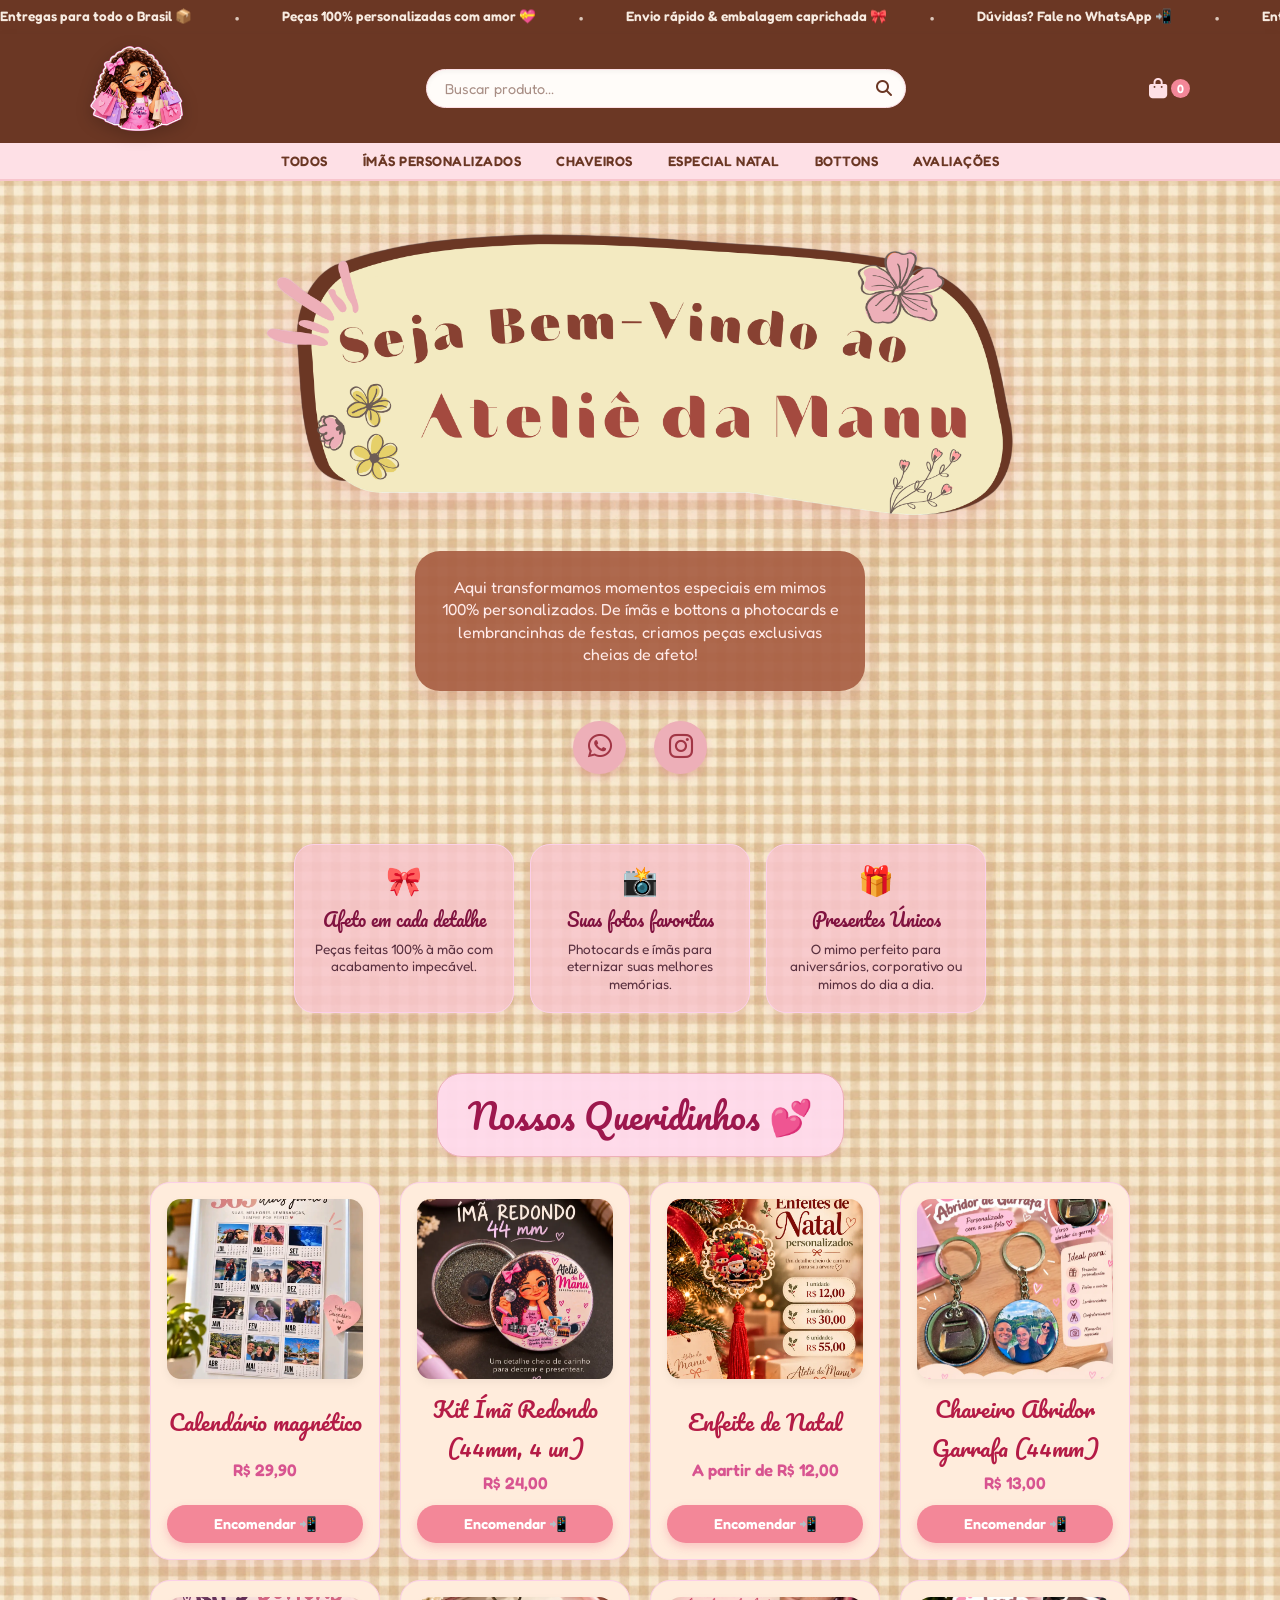
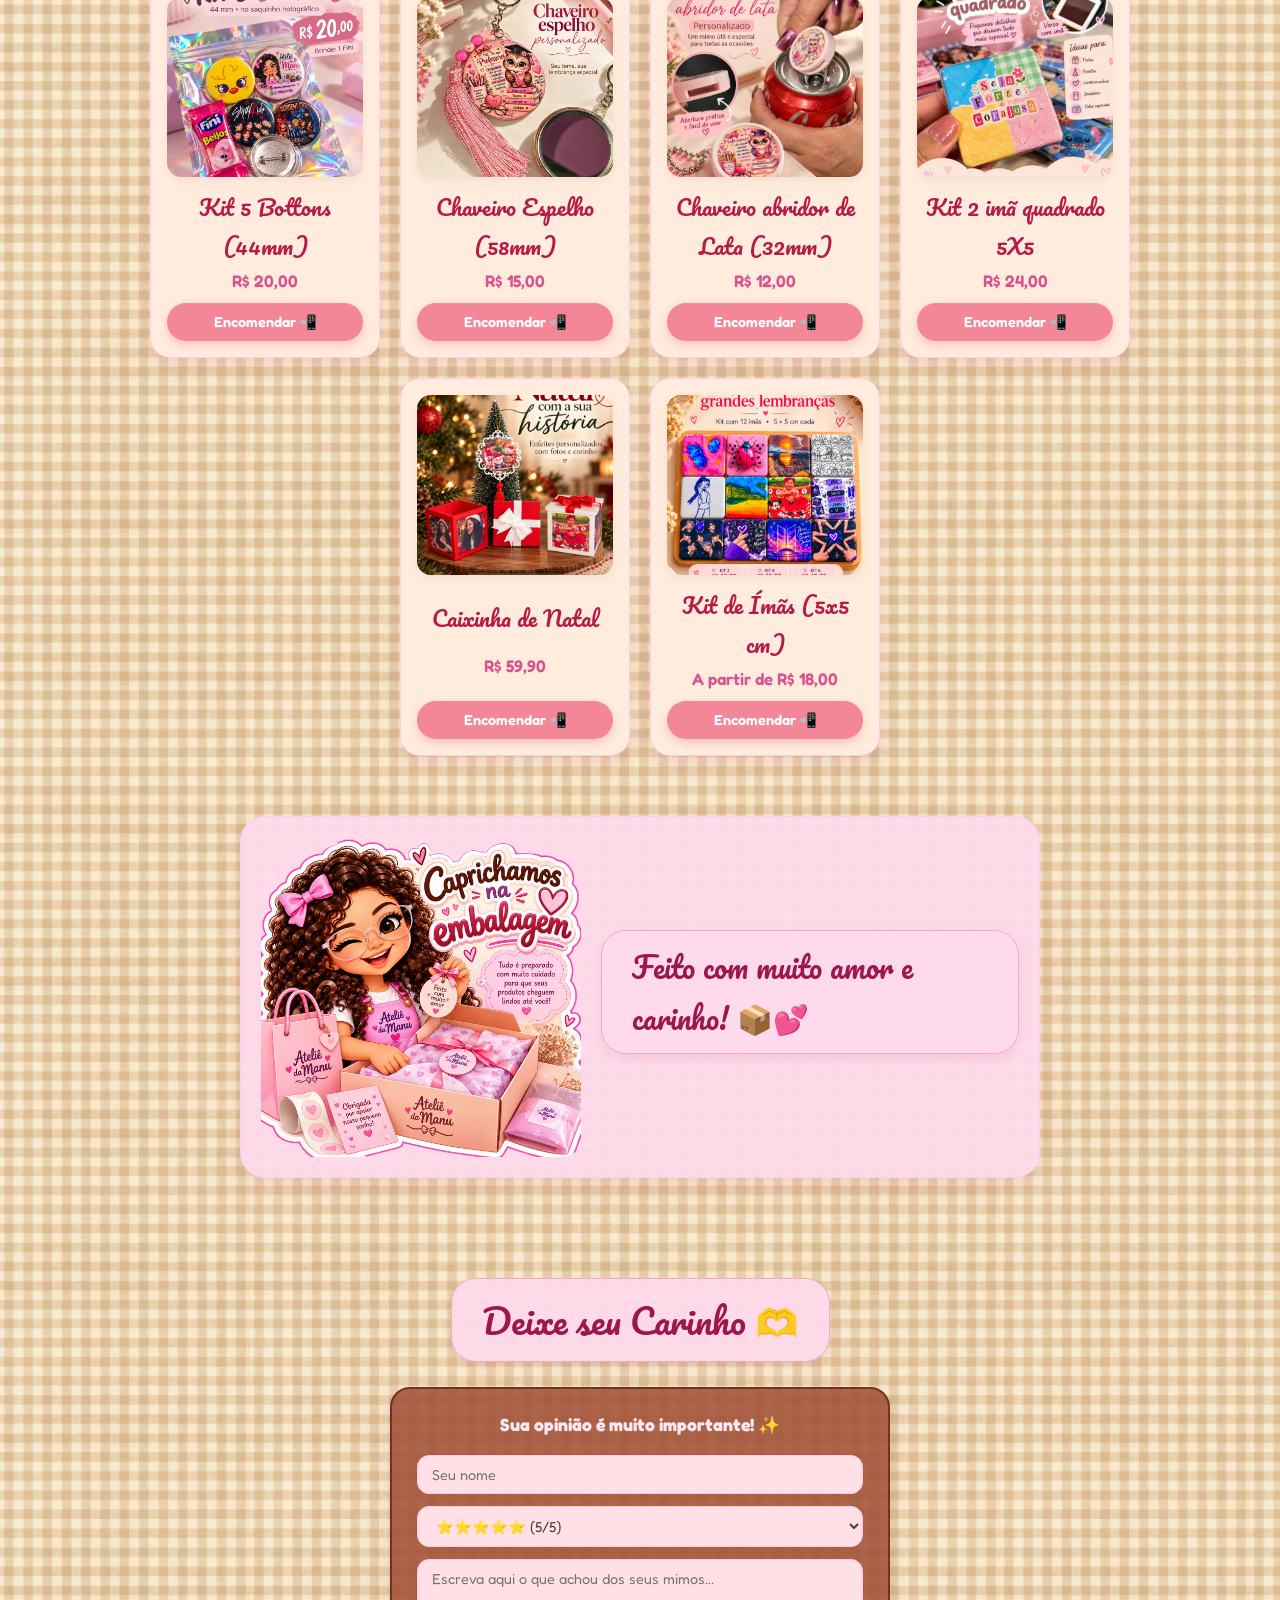
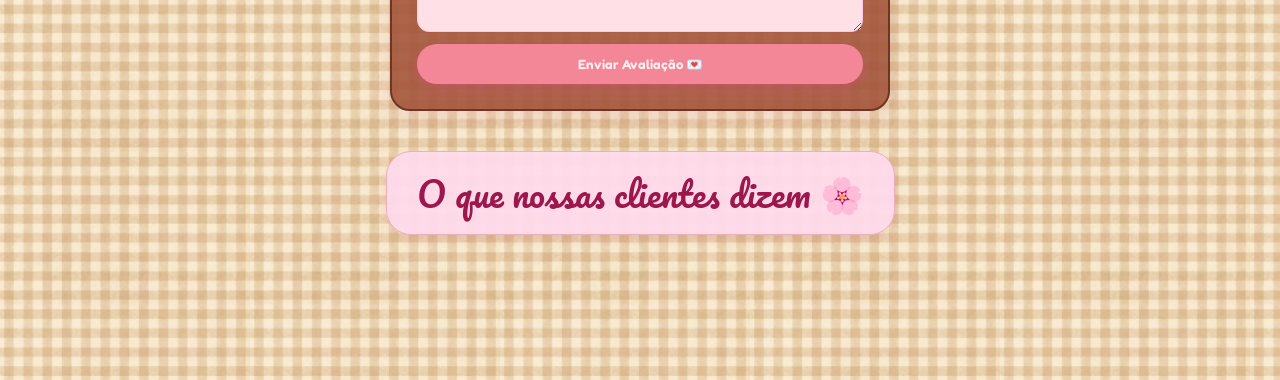
==== commit 0f850c3a: "ai que vergonha, tinha colocado 2 abridor de garrafa, odeio IA" ====
--- a/Website/index.html
+++ b/Website/index.html
@@ -184,7 +184,7 @@
 <!-- Produto 7 -->
     <div class="card-produto" data-categoria="chaveiros" data-nome="Chaveiro Abridor de Lata">
       <img src="imagens/abridordelata.png" alt="Chaveiro Abridor de Lata" class="img-produto">
-      <h3>Chaveiro abridor de garrafa (32mm)</h3>
+      <h3>Chaveiro abridor de Lata (32mm)</h3>
       <p class="preco">R$ 12,00</p>
       <a class="btn-comprar" onclick="adicionarAoCarrinho('Chaveiro Abridor de Lata', 12.00)">
         Encomendar 📲
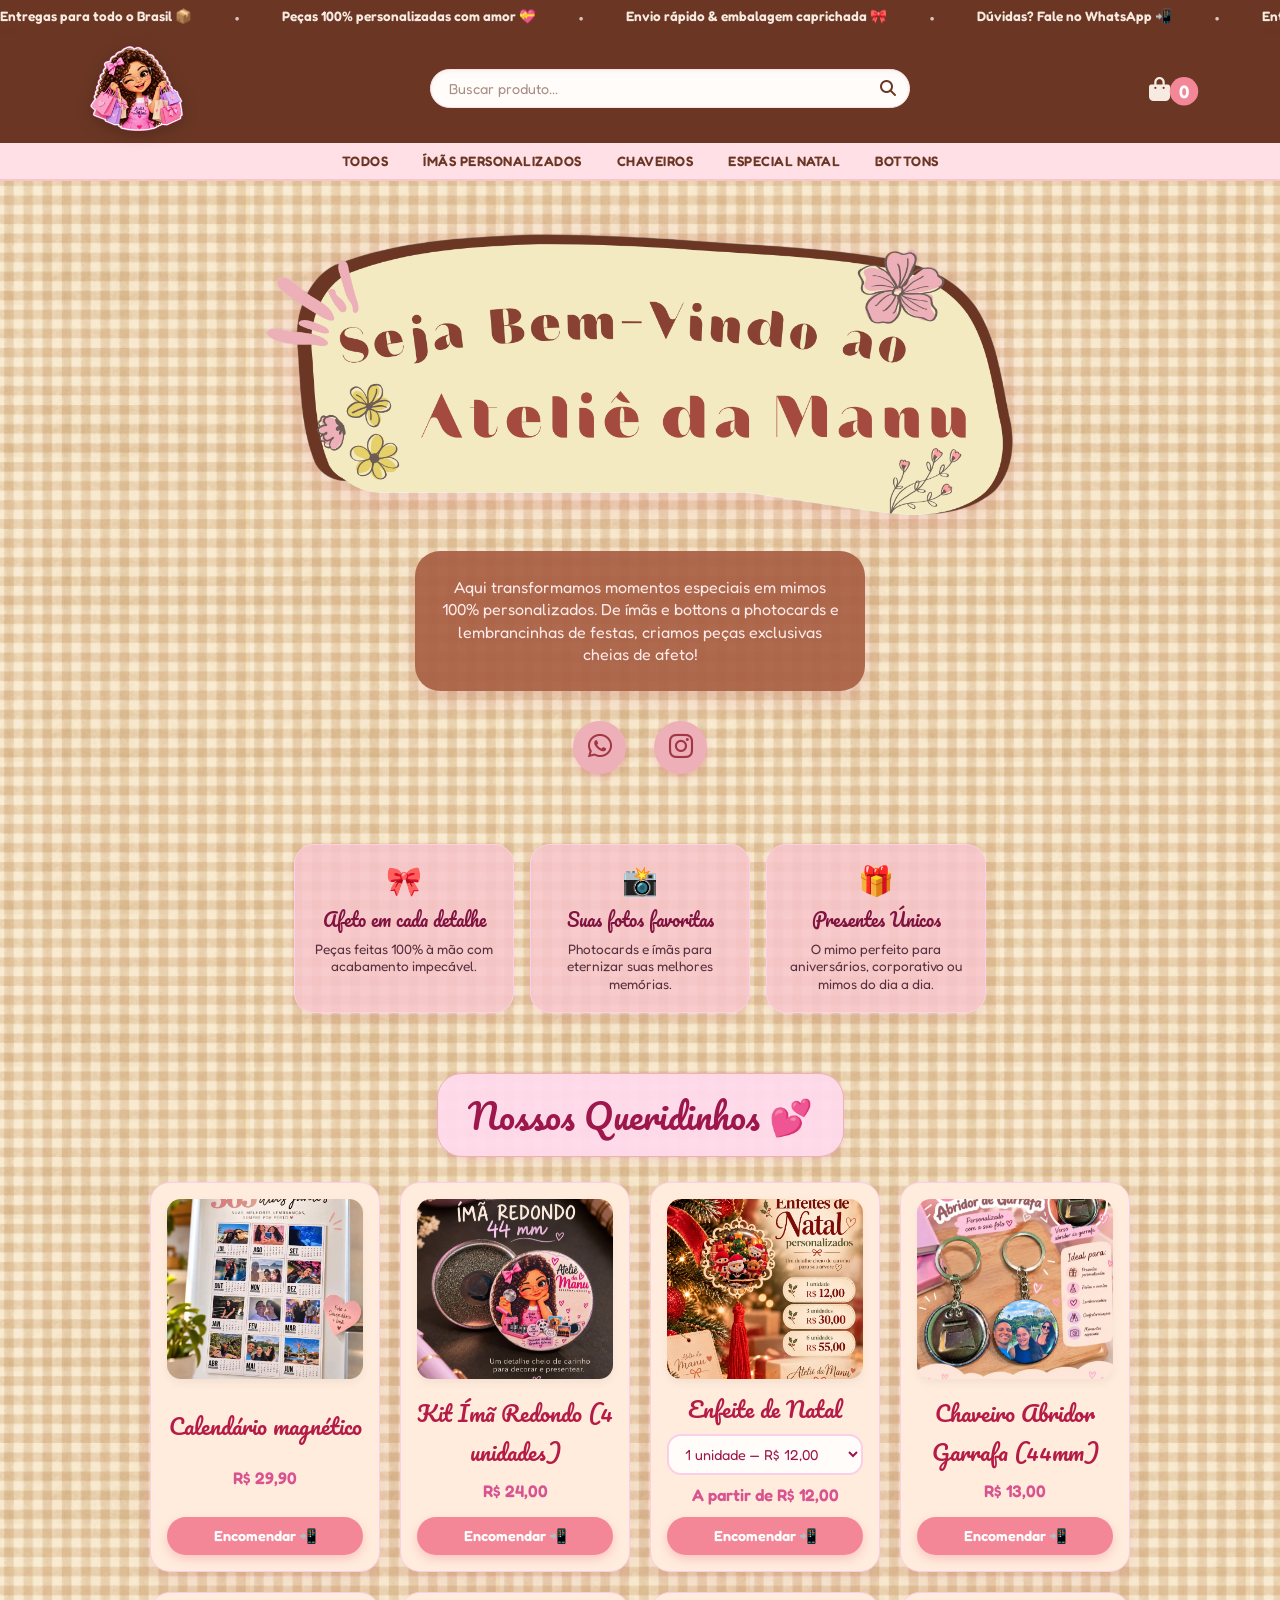
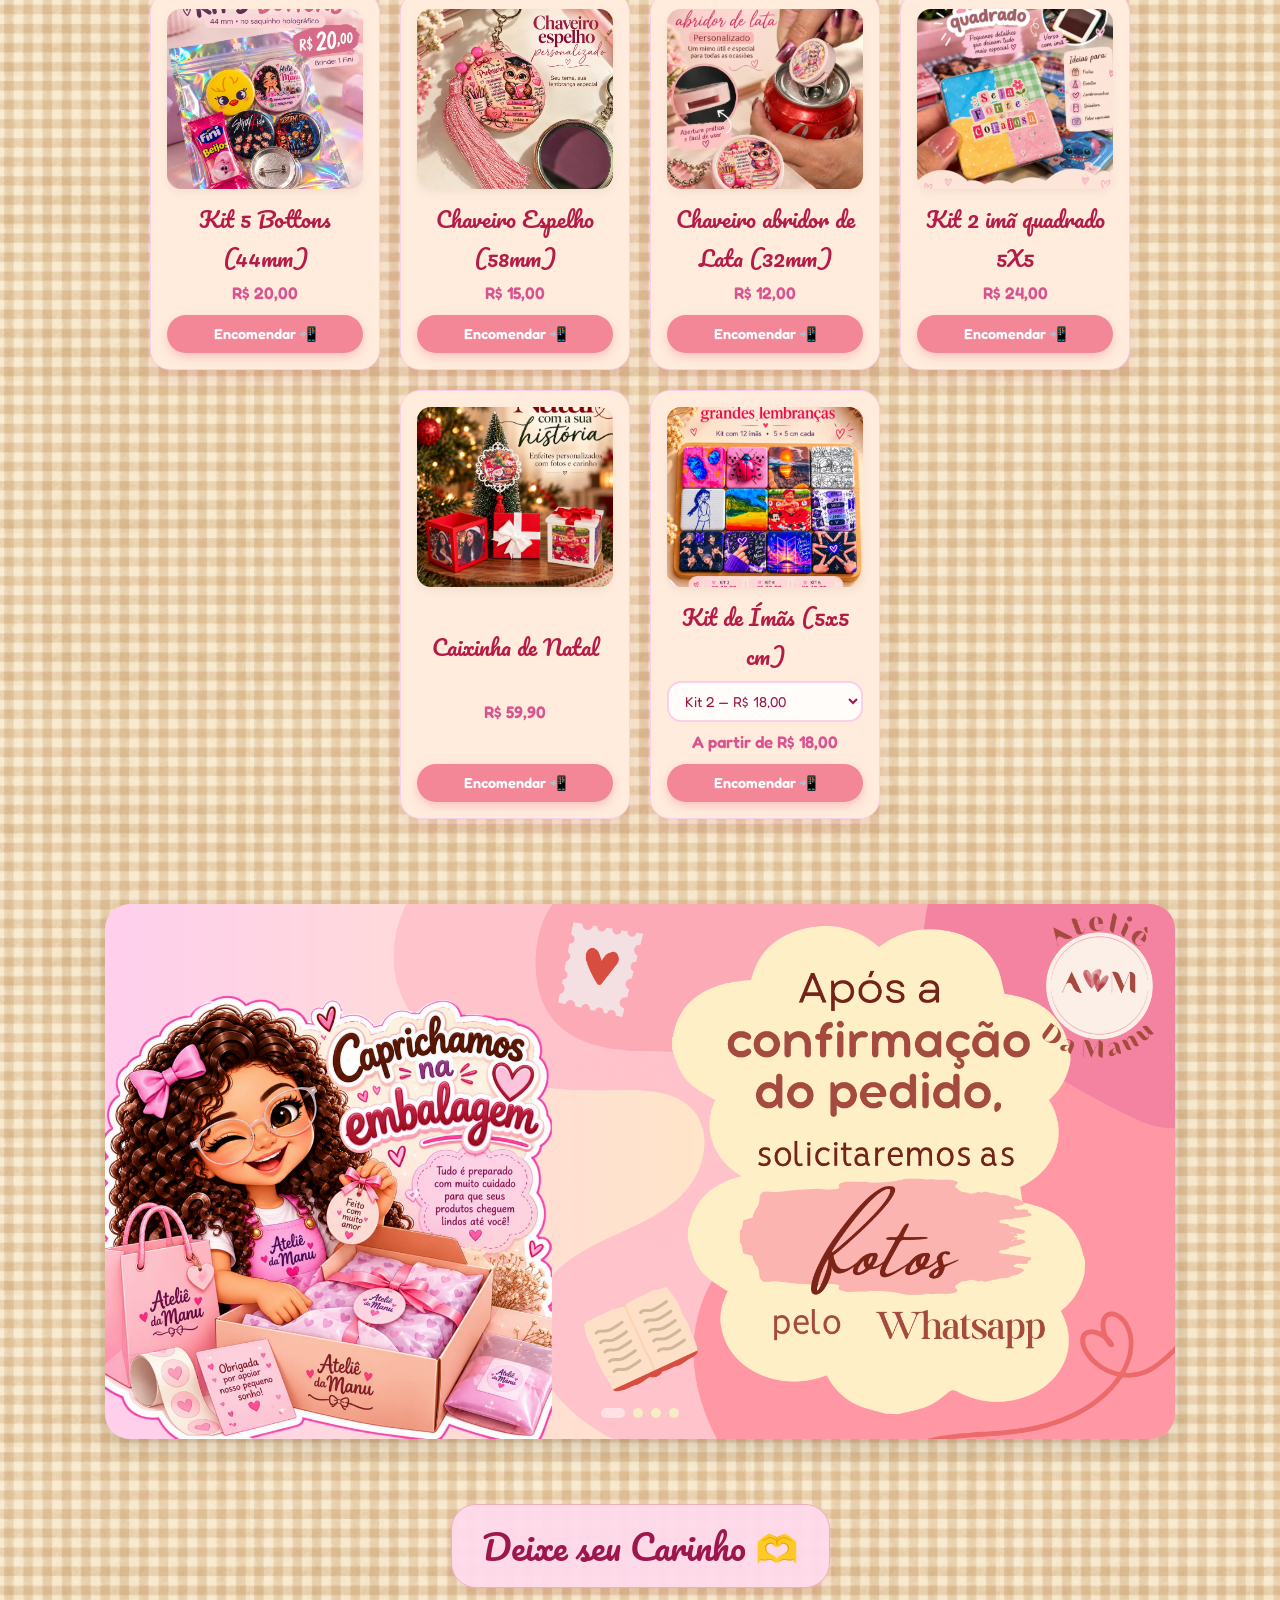
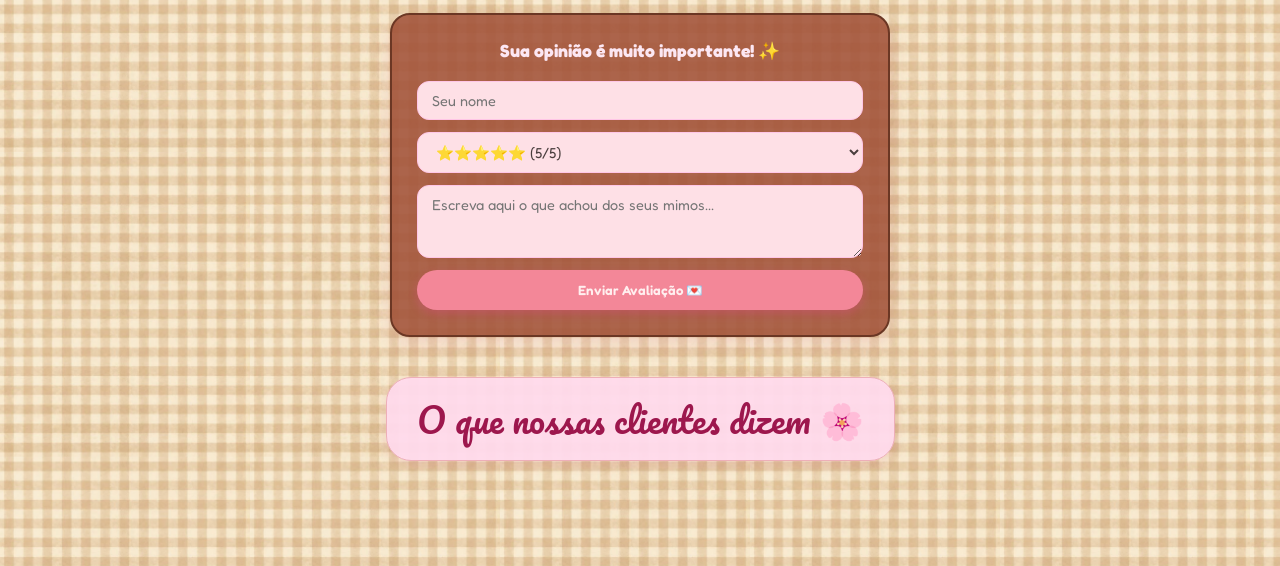
==== commit e71f7e4b: "TERMINEI E NÃO AGUENTO MAIS" ====
--- a/Website/index.html
+++ b/Website/index.html
@@ -31,7 +31,7 @@
 <div class="header-principal">
   <div class="container-header">
     
-    <!-- 1. Logo com a Bonequinha Manu -->
+    <!-- 1. Logo-->
     <a href="#" class="logo-area">
       <img src="imag_web/Manu_boneca.png" alt="Ateliê da Manu" class="logo-boneca">
     </a>
@@ -62,7 +62,6 @@
     <a href="produtos.html?cat=chaveiros">CHAVEIROS</a>
     <a href="produtos.html?cat=natal">ESPECIAL NATAL</a>
     <a href="produtos.html?cat=bottons">BOTTONS</a>
-    <a href="index.html#avaliacoes">AVALIAÇÕES</a>
   </div>
 </nav>
 
@@ -134,7 +133,7 @@
     <!-- Produto 2 -->
     <div class="card-produto" data-categoria="imas" data-nome="Kit ímã redondo">
       <img src="imagens/ima_redondo.png" alt="Kit ímã redondo" class="img-produto">
-      <h3>Kit Ímã Redondo (44mm, 4 un)</h3>
+      <h3>Kit Ímã Redondo (4 unidades)</h3>
       <p class="preco">R$ 24,00</p>
       <a class="btn-comprar" onclick="adicionarAoCarrinho('Kit Ímã Redondo', 24.00)">
         Encomendar 📲
@@ -145,8 +144,13 @@
     <div class="card-produto" data-categoria="natal" data-nome="Enfeite de Natal">
       <img src="imagens/EnfeitedeNatal.png" alt="Enfeites de Natal" class="img-produto">
       <h3>Enfeite de Natal</h3>
+      <select class="select-opcao" onchange="atualizarPrecoCard(this)">
+        <option value="12.00" data-rotulo="1 unidade">1 unidade — R$ 12,00</option>
+        <option value="30.00" data-rotulo="3 unidades">3 unidades — R$ 30,00</option>
+        <option value="55.00" data-rotulo="6 unidades">6 unidades — R$ 55,00</option>
+      </select>
       <p class="preco">A partir de R$ 12,00</p>
-      <a class="btn-comprar" onclick="adicionarAoCarrinho('Enfeite de Natal', 12.00)">
+      <a class="btn-comprar" onclick="adicionarComOpcao(event, 'Enfeite de Natal')">
         Encomendar 📲
       </a>
     </div>
@@ -212,23 +216,57 @@
 </div>
 
 <!-- Kit de Ímãs Flexível (Tabela de preços) -->
-<div class="card-produto" data-categoria="imas" data-nome="Kit de Ímãs">
-  <img src="imagens/Kit_12imas.jpeg" alt="Kit de Ímãs" class="img-produto">
-  <h3>Kit de Ímãs (5x5 cm)</h3>
-  <p class="preco">A partir de R$ 18,00</p>
-  <a class="btn-comprar" onclick="adicionarAoCarrinho('Kit de Ímãs', 18.00)">
-    Encomendar 📲
-  </a>
-</div>
-
-
-<!-- SEÇÃO DE CAPRICHO NAS EMBALAGENS -->
-<section class="secao-embalagem">
-  <div class="card-embalagem">
-    <img src="imag_web/Manu_boneca2.png" alt="Caprichamos na Embalagem" class="img-embalagem">
-    <div class="texto-embalagem">
-      <h2>Feito com muito amor e carinho! 📦💕</h2>
-    </div>
+    <div class="card-produto" data-categoria="imas" data-nome="Kit de Ímãs">
+      <img src="imagens/Kit_12imas.jpeg" alt="Kit de Ímãs" class="img-produto">
+      <h3>Kit de Ímãs (5x5 cm)</h3>
+      <select class="select-opcao" onchange="atualizarPrecoCard(this)">
+        <option value="18.00" data-rotulo="Kit 2">Kit 2 — R$ 18,00</option>
+        <option value="30.00" data-rotulo="Kit 4">Kit 4 — R$ 30,00</option>
+        <option value="42.00" data-rotulo="Kit 6">Kit 6 — R$ 42,00</option>
+        <option value="52.00" data-rotulo="Kit 8">Kit 8 — R$ 52,00</option>
+        <option value="60.00" data-rotulo="Kit 10">Kit 10 — R$ 60,00</option>
+        <option value="69.00" data-rotulo="Kit 12">Kit 12 — R$ 69,00</option>
+      </select>
+      <p class="preco">A partir de R$ 18,00</p>
+      <a class="btn-comprar" onclick="adicionarComOpcao(event,'Kit de Ímãs')">
+        Encomendar 📲
+      </a>
+</div>
+</div>
+</section>
+
+<!-- CARROSSEL DE BANNERS ESTILO GIFTS DA LU -->
+<section class="secao-banner-carrossel">
+  <div class="container-carrossel">
+    
+    <!-- CONJUNTO DE IMAGENS -->
+    <div class="slides-carrossel">
+      <div class="slide item-ativo">
+        <img src="imag_web/Banner_Manu.png" alt="Caprichamos na Embalagem - Ateliê da Manu">
+      </div>
+      <div class="slide">
+        <img src="imag_web/Banner_Manu2.png" alt="Kit com 12 Ímãs 5x5 cm">
+      </div>
+      <div class="slide">
+        <img src="imag_web/Banner_Manu_Natal.png" alt="Especial Natal Caixinha - Ateliê da Manu">
+      </div>
+      <div class="slide">
+        <img src="imag_web/Banner_Manu_Natal2.png" alt="Enfeites de Natal Personalizados">
+      </div>
+    </div>
+
+<!-- BOTÕES LATERAIS (SETAS DE NAVEGAÇÃO) -->
+    <a class="btn-seta seta-esquerda" onclick="mudarSlide(-1)">&#10094;</a>
+    <a class="btn-seta seta-direita" onclick="mudarSlide(1)">&#10095;</a>
+
+    <!-- BOLINHAS INDICADORAS NO RODAPÉ -->
+    <div class="indicadores-carrossel">
+      <span class="bolinha ativa" onclick="irParaSlide(0)"></span>
+      <span class="bolinha" onclick="irParaSlide(1)"></span>
+      <span class="bolinha" onclick="irParaSlide(2)"></span>
+      <span class="bolinha" onclick="irParaSlide(3)"></span>
+    </div>
+
   </div>
 </section>
 
--- a/Website/style.css
+++ b/Website/style.css
@@ -76,6 +76,18 @@
   transform: scale(1.05);
 }
 
+.logo-atelie {
+  height: 85px;
+  width: auto;
+  display: block;
+  filter: drop-shadow(0px 4px 8px rgba(0, 0, 0, 0.2));
+  transition: transform 0.2s ease;
+}
+
+.logo-atelie:hover {
+  transform: scale(1.05);
+}
+
 /* 2. BARRA DE BUSCA */
 .box-busca {
   flex: 1;
@@ -117,35 +129,11 @@
   color: #a25238;
 }
 
-/* 3. MINHA CONTA E CARRINHO */
-.acoes-usuario {
-  display: flex;
-  align-items: center;
-  gap: 24px;
-}
-
-.item-acao {
-  display: flex;
-  align-items: center;
-  gap: 8px;
-  text-decoration: none;
-  color: #fee0e6; /* Creme/rosa claro */
-  font-family: 'Fredoka', sans-serif;
-  font-size: 0.9rem;
-  cursor: pointer;
-  transition: color 0.2s ease;
-}
-
-.item-acao:hover {
-  color: #ffffff;
-}
-
-.item-acao i {
-  font-size: 1.3rem;
-}
-
+/* 3. CARRINHO */
 .carrinho {
+  color: #f7ebe1;
   position: relative;
+  transform: scale(1.5);
 }
 
 .badge-carrinho {
@@ -550,50 +538,101 @@
   transform: translateY(-2px);
 }
 
-/* SEÇÃO EMBALAGEM DE CAPRICHO */
-.secao-embalagem {
-  padding: 40px 20px;
-  display: flex;
-  justify-content: center;
-}
-
-.card-embalagem {
-  background: rgba(255, 219, 237, 0.95);
+/* ==========================================
+CARROSSEL DE BANNERS (ESTILO GIFTS DA LU)
+========================================== */
+.secao-banner-carrossel {
+  max-width: 1100px;
+  margin: 25px auto;
+  padding: 0 15px;
+}
+
+.container-carrossel {
+  position: relative;
+  width: 100%;
   border-radius: 25px;
-  padding: 20px;
-  max-width: 800px;
-  display: flex;
-  align-items: center;
-  gap: 20px;
-  border: 1px solid #fbcfe8;
-  box-shadow: 0 10px 25px rgba(190, 24, 93, 0.1);
-  flex-wrap: wrap; /* Para se ajustar no celular */
-}
-
-.img-embalagem {
-  max-width: 320px;
-  width: 100%;
-  border-radius: 18px;
-}
-
-.texto-embalagem {
-  flex: 1;
-  min-width: 250px;
-  text-align: left;
-}
-
-.texto-embalagem h2 {
-  font-family: 'Pacifico', cursive;
-  color: #9d174d;
-  font-size: 1.8rem;
-  margin-bottom: 10px;
-}
-
-.texto-embalagem p {
-  font-family: 'Fredoka', sans-serif;
-  color: #582f3e;
-  font-size: 1rem;
-  line-height: 1.5;
+  overflow: hidden;
+  box-shadow: 0 10px 25px rgba(0, 0, 0, 0.12);
+}
+
+.slides-carrossel {
+  position: relative;
+  width: 100%;
+  aspect-ratio: 2 / 1; /* Mantém a proporção dos banners retangulares */
+}
+
+.slide {
+  position: absolute;
+  top: 0;
+  left: 0;
+  width: 100%;
+  height: 100%;
+  opacity: 0;
+  transition: opacity 0.6s ease-in-out;
+}
+
+.slide.item-ativo {
+  opacity: 1;
+}
+
+.slide img {
+  width: 100%;
+  height: 100%;
+  object-fit: cover;
+  display: block;
+}
+
+/* ÁREAS CLICÁVEIS INVISÍVEIS NAS LATERAIS DO BANNER */
+.btn-seta {
+  position: absolute;
+  top: 0;
+  width: 50%;                 /* Cada lado ocupa exatamente metade do banner */
+  height: 100%;               /* Ocupa a altura inteira do banner */
+  background: transparent;    /* Fundo 100% invisível */
+  border: none;
+  outline: none;
+  color: transparent;         /* Esconde o ícone/texto da seta */
+  cursor: pointer;            /* Mostra a mãozinha de clique ao passar o mouse */
+  z-index: 4;                 /* Fica acima da imagem para capturar o clique */
+  -webkit-tap-highlight-color: transparent;
+}
+
+/* LADO ESQUERDO (Recuar slide) */
+.seta-esquerda {
+  left: 0;
+}
+
+/* LADO DIREITO (Avançar slide) */
+.seta-direita {
+  right: 0;
+}
+
+/* BOLINHAS INDICADORAS NO RODAPÉ */
+.indicadores-carrossel {
+  position: absolute;
+  bottom: 15px;
+  left: 50%;
+  transform: translateX(-50%);
+  display: flex;
+  gap: 8px;
+  z-index: 5;
+  padding: 6px 12px;
+  border-radius: 20px;
+}
+
+.bolinha {
+  width: 10px;
+  height: 10px;
+  border-radius: 50%;
+  cursor: pointer;
+  background-color: #f4f4c2d7;
+  transition: all 0.3s ease;
+}
+
+.bolinha.ativa {
+  background-color: #fee0e6;
+  width: 24px; /* Deixa a bolinha ativa mais compridinha como na foto da Lu */
+  border-radius: 10px;
 }
 
 /* GAVETA LATERAL DE CARRINHO */
@@ -890,4 +929,147 @@
   .sidebar-filtros {
     width: 100%;
   }
+}
+
+.select-opcao {
+  font-family: 'Fredoka', sans-serif;
+  width: 100%;
+  padding: 9px 12px;
+  margin-bottom: 10px;
+  border: 2px solid #fbcfe8;
+  border-radius: 14px;
+  background: #fffcf9;
+  color: #9d174d;
+  font-size: 0.9rem;
+  cursor: pointer;
+  outline: none;
+}
+.select-opcao:focus { border-color: #f38798; }
+
+.item-gaveta { gap: 12px; align-items: flex-start; }
+
+.img-item-gaveta {
+  width: 64px;
+  height: 72px;
+  object-fit: cover;
+  border-radius: 10px;
+  border: 1px solid #fbcfe8;
+  flex-shrink: 0;
+}
+
+.info-item-gaveta {
+  flex: 1;
+  display: flex;
+  flex-direction: column;
+  gap: 4px;
+  color: #6b3724;
+}
+.info-item-gaveta strong { font-size: 0.95rem; }
+.preco-unit { font-size: 0.85rem; color: #9a7b6f; margin: 0; }
+
+.controle-qtd { display: inline-flex; align-items: center; margin-top: 4px; }
+
+.controle-qtd button {
+  width: 30px;
+  height: 30px;
+  border: 1px solid #f8c5cd;
+  background: #fff;
+  color: #b41b46;
+  font-size: 1.1rem;
+  font-weight: 600;
+  cursor: pointer;
+  transition: all 0.2s ease;
+}
+.controle-qtd button:first-child { border-radius: 10px 0 0 10px; }
+.controle-qtd button:last-child { border-radius: 0 10px 10px 0; }
+.controle-qtd button:hover { background: #f38798; color: #fff; }
+
+.controle-qtd span {
+  min-width: 38px;
+  height: 30px;
+  display: flex;
+  align-items: center;
+  justify-content: center;
+  background: #fff;
+  border-top: 1px solid #f8c5cd;
+  border-bottom: 1px solid #f8c5cd;
+  font-weight: 600;
+  color: #6b3724;
+}
+
+.lado-direito-item {
+  display: flex;
+  flex-direction: column;
+  align-items: flex-end;
+  justify-content: space-between;
+  gap: 24px;
+  min-height: 72px;
+}
+.lado-direito-item .btn-remover { font-size: 1rem; color: #b41b46; }
+.subtotal-item { font-size: 0.95rem; color: #6b3724; white-space: nowrap; }
+
+/* LISTA DE AVALIAÇÕES */
+.grid-avaliacoes {
+  display: flex;
+  flex-wrap: wrap;
+  justify-content: center;
+  gap: 20px;
+  max-width: 1100px;
+  margin: 20px auto 0;
+}
+
+/* CARD DE CADA AVALIAÇÃO */
+.card-avaliacao {
+  background: #ffecdc;
+  border: 1px solid #fbcfe8;
+  border-radius: 20px;
+  box-shadow: 0 8px 20px rgba(190, 24, 93, 0.1);
+  padding: 20px;
+  width: 280px;
+  display: flex;
+  flex-direction: column;
+  gap: 10px;
+  text-align: center;
+  transition: transform 0.3s ease;
+}
+
+.card-avaliacao:hover {
+  transform: translateY(-5px);
+  position: relative;
+}
+
+.card-avaliacao .estrelas {
+  font-size: 1.1rem;
+  letter-spacing: 2px;
+}
+
+.card-avaliacao .texto-avaliacao {
+  font-family: 'Fredoka', sans-serif;
+  color: #6b3724;
+  font-size: 0.95rem;
+  line-height: 1.5;
+  margin: 0;
+  word-break: break-word; /* quebra palavras gigantes tipo "vruuuuuum" */
+}
+
+.card-avaliacao .nome-cliente {
+  font-family: 'Pacifico', cursive;
+  color: #b41b46;
+  font-size: 1rem;
+}
+
+.btn-excluir-avaliacao {
+  position: absolute;
+  top: 10px;
+  right: 10px;
+  background: none;
+  border: none;
+  font-size: 1rem;
+  cursor: pointer;
+  opacity: 0.5;
+  transition: opacity 0.2s ease;
+}
+
+.btn-excluir-avaliacao:hover {
+  opacity: 1;
 }
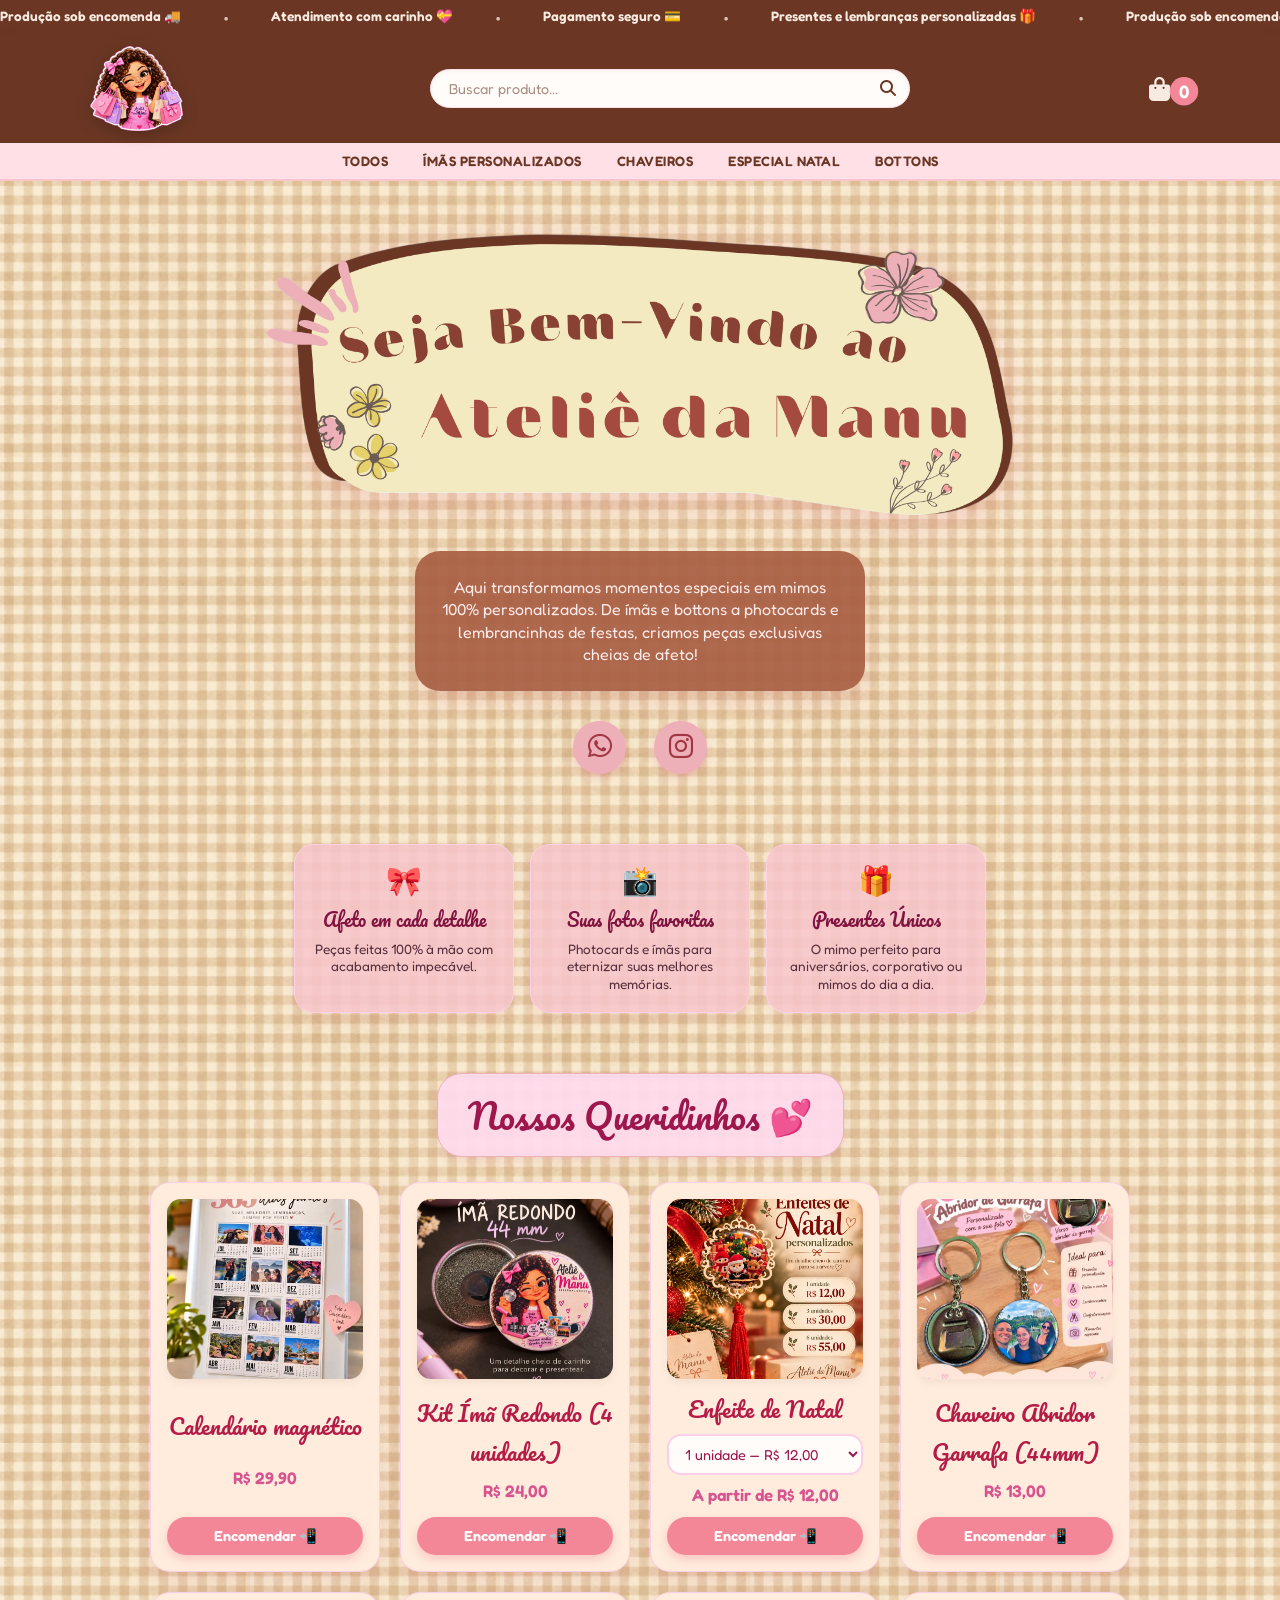
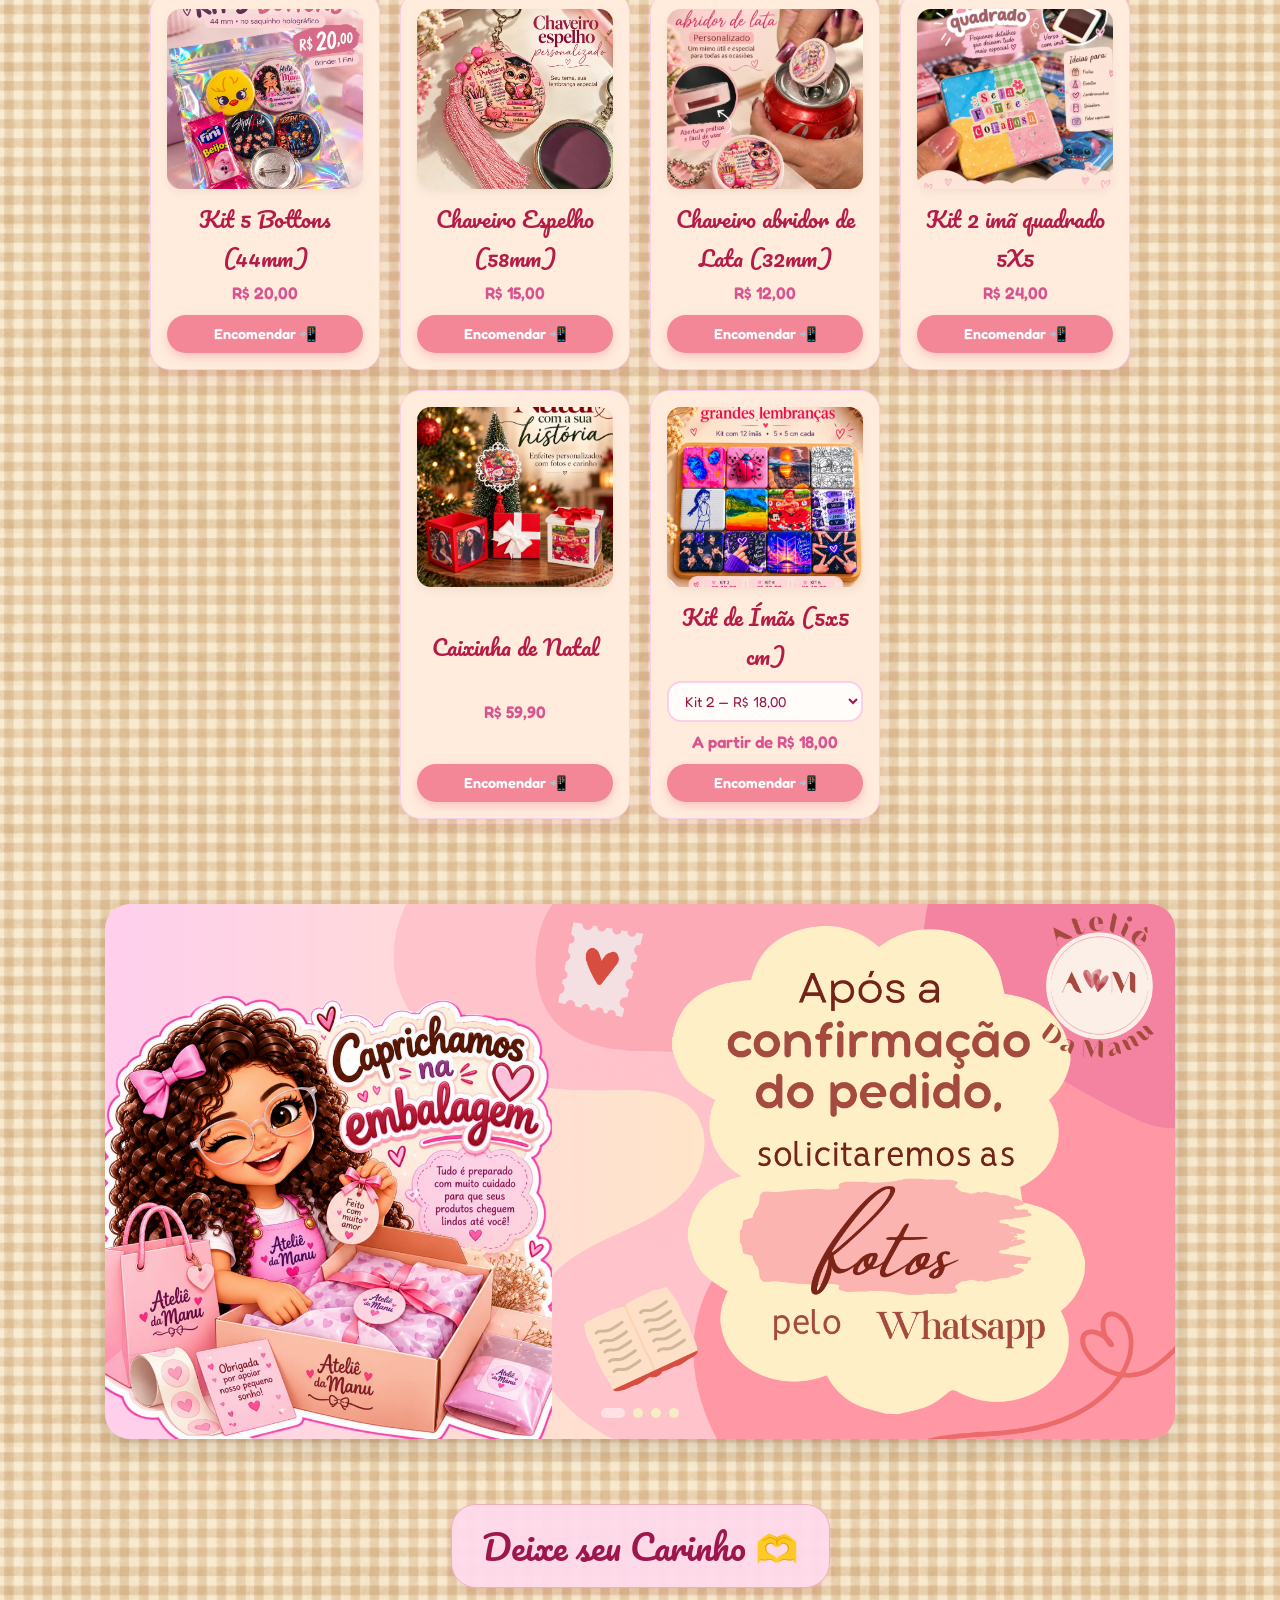
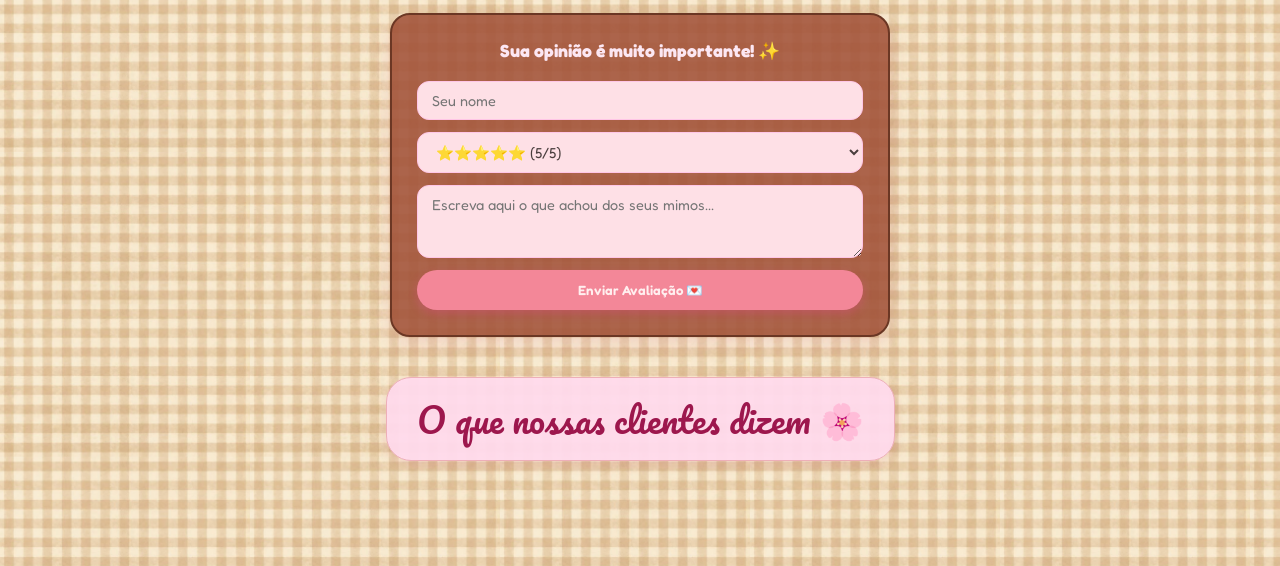
==== commit af1bff40: "ela não gostou" ====
--- a/Website/index.html
+++ b/Website/index.html
@@ -15,15 +15,15 @@
 <!-- BARRA DE AVISOS EM MOVIMENTO INFINITO -->
   <div class="barra-anuncio">
     <div class="trilho-anuncio">
-      <span>Entregas para todo o Brasil 📦</span>  <span class="separador">&bull;</span>
-      <span>Peças 100% personalizadas com amor 💝</span>  <span class="separador">&bull;</span>
-      <span>Envio rápido & embalagem caprichada 🎀</span>  <span class="separador">&bull;</span>
-      <span>Dúvidas? Fale no WhatsApp 📲</span>  <span class="separador">&bull;</span>
+      <span>Produção sob encomenda 🚚</span>  <span class="separador">&bull;</span>
+      <span>Atendimento com carinho 💝</span>  <span class="separador">&bull;</span>
+      <span>Pagamento seguro 💳</span>  <span class="separador">&bull;</span>
+      <span>Presentes e lembranças personalizadas 🎁</span>  <span class="separador">&bull;</span>
       <!-- Repetindo a lista para fazer o loop infinito sem buracos -->
-      <span>Entregas para todo o Brasil 📦</span>  <span class="separador">&bull;</span>
-      <span>Peças 100% personalizadas com amor 💝</span>  <span class="separador">&bull;</span>
-      <span>Envio rápido & embalagem caprichada 🎀</span>  <span class="separador">&bull;</span>
-      <span>Dúvidas? Fale no WhatsApp 📲</span>  <span class="separador">&bull;</span>
+      <span>Produção sob encomenda 🚚</span>  <span class="separador">&bull;</span>
+      <span>Atendimento com carinho 💝</span>  <span class="separador">&bull;</span>
+      <span>Pagamento seguro 💳</span>  <span class="separador">&bull;</span>
+      <span>Presentes e lembranças personalizadas 🎁</span>  <span class="separador">&bull;</span>
     </div>
   </div>
 
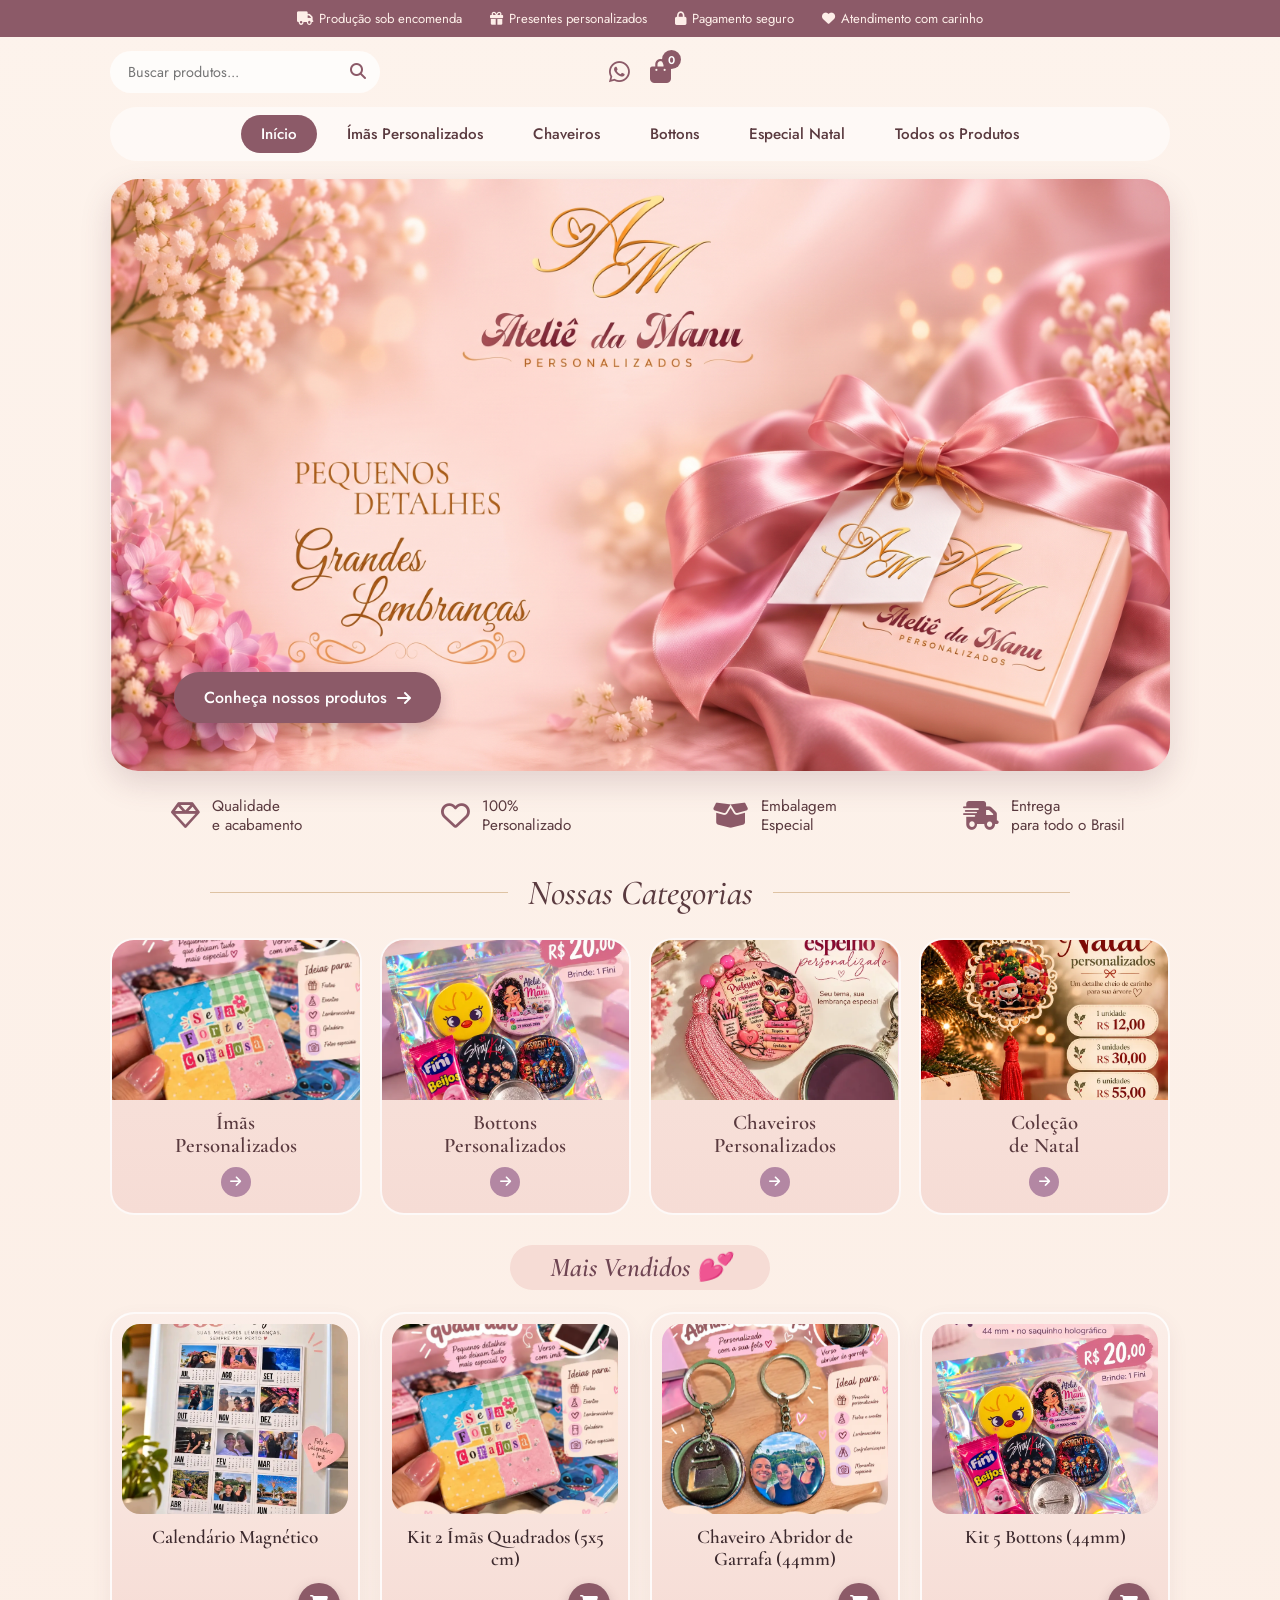
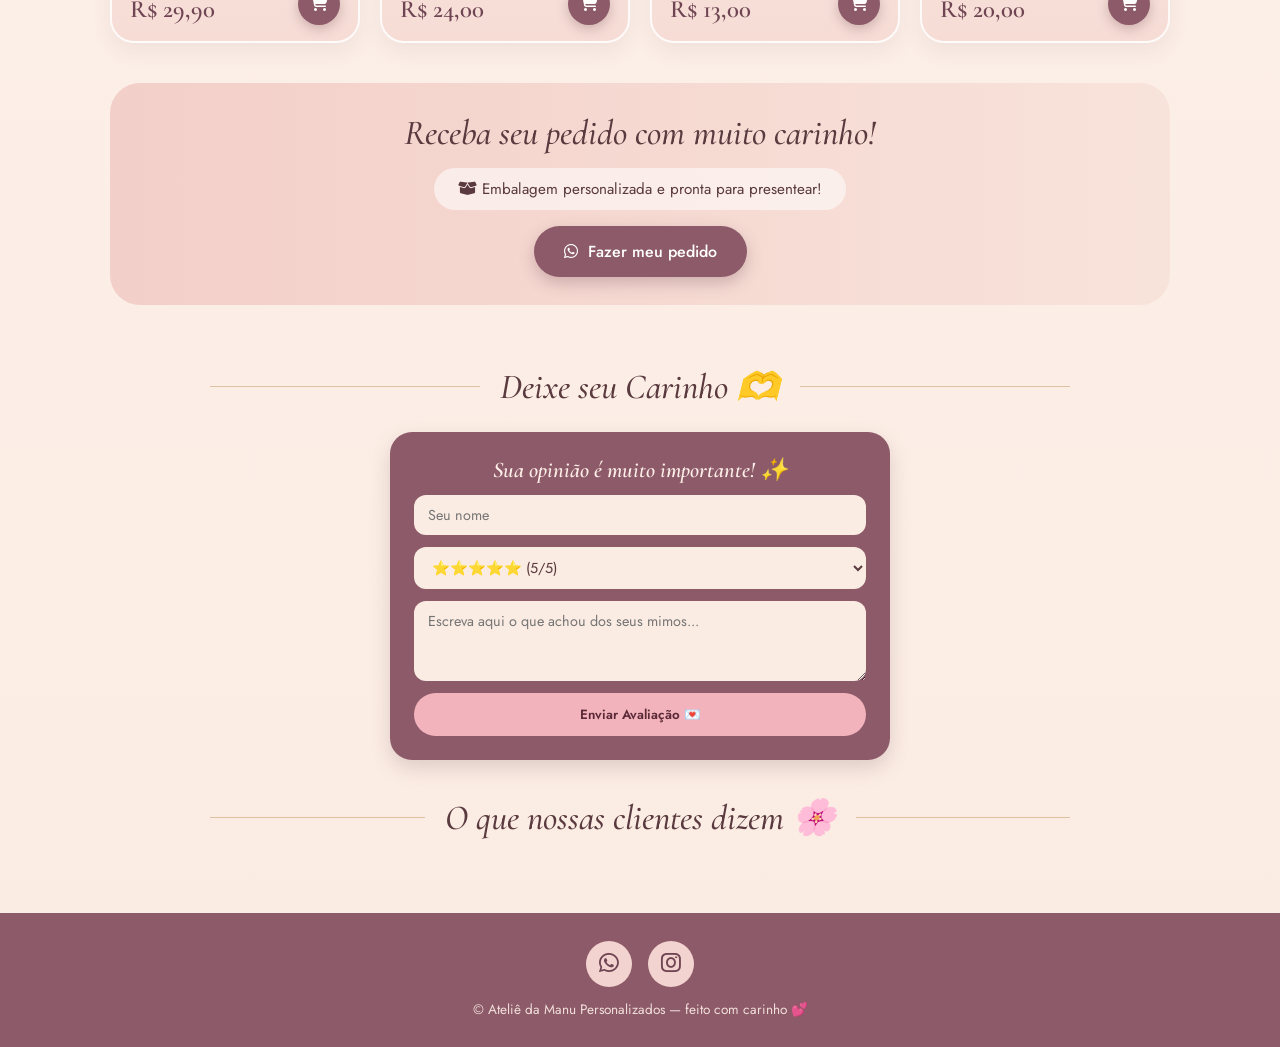
==== commit 1492fda9: "odiei tudo, mas sei la" ====
--- a/Website/index.html
+++ b/Website/index.html
@@ -1,332 +1,142 @@
 <!DOCTYPE html>
 <html lang="pt-BR">
 <head>
-  <!-- Biblioteca de Ícones Rápidos (Font Awesome) -->
-<link rel="stylesheet" href="https://cdnjs.cloudflare.com/ajax/libs/font-awesome/6.4.0/css/all.min.css">
   <meta charset="UTF-8">
   <meta name="viewport" content="width=device-width, initial-scale=1.0">
-  <title>Ateliê da Manu | Mimos & Lembranças</title>
-  <!-- Link para o nosso CSS que vamos criar já já -->
+  <title>Ateliê da Manu | Pequenos detalhes, grandes lembranças</title>
   <link rel="icon" type="image/png" href="imag_web/Logo_Manu.png">
+  <link rel="stylesheet" href="https://cdnjs.cloudflare.com/ajax/libs/font-awesome/6.4.0/css/all.min.css">
   <link rel="stylesheet" href="style.css">
 </head>
 <body>
 
-<!-- BARRA DE AVISOS EM MOVIMENTO INFINITO -->
-  <div class="barra-anuncio">
-    <div class="trilho-anuncio">
-      <span>Produção sob encomenda 🚚</span>  <span class="separador">&bull;</span>
-      <span>Atendimento com carinho 💝</span>  <span class="separador">&bull;</span>
-      <span>Pagamento seguro 💳</span>  <span class="separador">&bull;</span>
-      <span>Presentes e lembranças personalizadas 🎁</span>  <span class="separador">&bull;</span>
-      <!-- Repetindo a lista para fazer o loop infinito sem buracos -->
-      <span>Produção sob encomenda 🚚</span>  <span class="separador">&bull;</span>
-      <span>Atendimento com carinho 💝</span>  <span class="separador">&bull;</span>
-      <span>Pagamento seguro 💳</span>  <span class="separador">&bull;</span>
-      <span>Presentes e lembranças personalizadas 🎁</span>  <span class="separador">&bull;</span>
+  <!-- BARRA DO TOPO -->
+  <div class="barra-topo">
+    <span><i class="fa-solid fa-truck"></i>Produção sob encomenda</span>
+    <span><i class="fa-solid fa-gift"></i>Presentes personalizados</span>
+    <span><i class="fa-solid fa-lock"></i>Pagamento seguro</span>
+    <span><i class="fa-solid fa-heart"></i>Atendimento com carinho</span>
+  </div>
+
+  <!-- CABEÇALHO: busca | logo | ícones -->
+  <header class="cabecalho">
+    <div class="box-busca">
+      <input type="text" id="buscaTopo" placeholder="Buscar produtos..." aria-label="Buscar produtos">
+      <button onclick="buscarNoTopo()" aria-label="Buscar"><i class="fa-solid fa-magnifying-glass"></i></button>
+    </div>
+
+    <div class="acoes-usuario">
+      <a href="https://wa.me/5521980033100" target="_blank" rel="noopener" title="WhatsApp"><i class="fa-brands fa-whatsapp"></i></a>
+      <button class="btn-carrinho-topo" aria-label="Abrir carrinho">
+        <i class="fa-solid fa-bag-shopping"></i>
+        <span class="badge-carrinho">0</span>
+      </button>
+    </div>
+  </header>
+
+  <!-- MENU EM PÍLULA -->
+  <nav class="menu-pilula">
+    <ul>
+      <li><a href="index.html" class="ativo">Início</a></li>
+      <li><a href="produtos.html?cat=imas">Ímãs Personalizados</a></li>
+      <li><a href="produtos.html?cat=chaveiros">Chaveiros</a></li>
+      <li><a href="produtos.html?cat=bottons">Bottons</a></li>
+      <li><a href="produtos.html?cat=natal">Especial Natal</a></li>
+      <li><a href="produtos.html?cat=todos">Todos os Produtos</a></li>
+    </ul>
+  </nav>
+
+  <!-- HERO: banner enviado pela cliente -->
+  <section class="hero">
+    <div class="hero-banner">
+      <img src="imag_web/Banner_Manu.jpg" alt="Ateliê da Manu — Pequenos detalhes, grandes lembranças">
+      <a href="produtos.html?cat=todos" class="btn-principal">Conheça nossos produtos <i class="fa-solid fa-arrow-right"></i></a>
+    </div>
+  </section>
+
+  <!-- DIFERENCIAIS -->
+  <section class="diferenciais">
+    <div class="diferencial"><i class="fa-regular fa-gem"></i><span>Qualidade<br>e acabamento</span></div>
+    <div class="diferencial"><i class="fa-regular fa-heart"></i><span>100%<br>Personalizado</span></div>
+    <div class="diferencial"><i class="fa-solid fa-box-open"></i><span>Embalagem<br>Especial</span></div>
+    <div class="diferencial"><i class="fa-solid fa-truck-fast"></i><span>Entrega<br>para todo o Brasil</span></div>
+  </section>
+
+  <!-- CATEGORIAS -->
+  <div class="titulo-secao"><h2>Nossas Categorias</h2></div>
+  <section class="grid-categorias">
+    <a class="card-categoria" href="produtos.html?cat=imas">
+      <img src="imagens/ima_quadrado.png" alt="Ímãs personalizados">
+      <h3>Ímãs<br>Personalizados</h3><div class="seta-redonda"><i class="fa-solid fa-arrow-right"></i></div>
+    </a>
+    <a class="card-categoria" href="produtos.html?cat=bottons">
+      <img src="imagens/5_bottons.png" alt="Bottons personalizados">
+      <h3>Bottons<br>Personalizados</h3><div class="seta-redonda"><i class="fa-solid fa-arrow-right"></i></div>
+    </a>
+    <a class="card-categoria" href="produtos.html?cat=chaveiros">
+      <img src="imagens/chaveiro_espelho.png" alt="Chaveiros personalizados">
+      <h3>Chaveiros<br>Personalizados</h3><div class="seta-redonda"><i class="fa-solid fa-arrow-right"></i></div>
+    </a>
+    <a class="card-categoria" href="produtos.html?cat=natal">
+      <img src="imagens/EnfeitedeNatal.png" alt="Coleção de Natal">
+      <h3>Coleção<br>de Natal</h3><div class="seta-redonda"><i class="fa-solid fa-arrow-right"></i></div>
+    </a>
+  </section>
+
+  <!-- MAIS VENDIDOS (o JavaScript preenche sozinho) -->
+  <h2 class="titulo-pilula">Mais Vendidos 💕</h2>
+  <section class="grid-produtos" id="gridMaisVendidos"></section>
+
+  <!-- FAIXA RECEBA COM CARINHO -->
+  <section class="faixa-carinho">
+    <h2>Receba seu pedido com muito carinho!</h2>
+    <p><i class="fa-solid fa-box-open"></i> Embalagem personalizada e pronta para presentear!</p>
+    <a href="https://wa.me/5521980033100" target="_blank" rel="noopener" class="btn-principal"><i class="fa-brands fa-whatsapp"></i> Fazer meu pedido</a>
+  </section>
+
+  <!-- AVALIAÇÕES -->
+  <section class="avaliacoes">
+    <div class="titulo-secao"><h2>Deixe seu Carinho 🫶</h2></div>
+    <div class="form-avaliacao">
+      <h3>Sua opinião é muito importante! ✨</h3>
+      <input type="text" id="nomeCliente" placeholder="Seu nome" required>
+      <select id="notaCliente">
+        <option value="5">⭐⭐⭐⭐⭐ (5/5)</option>
+        <option value="4">⭐⭐⭐⭐ (4/5)</option>
+        <option value="3">⭐⭐⭐ (3/5)</option>
+        <option value="2">⭐⭐ (2/5)</option>
+        <option value="1">⭐ (1/5)</option>
+      </select>
+      <textarea id="textoCliente" rows="3" placeholder="Escreva aqui o que achou dos seus mimos..." required></textarea>
+      <button onclick="salvarAvaliacao()" class="btn-enviar-avaliacao">Enviar Avaliação 💌</button>
+    </div>
+    <div class="titulo-secao"><h2>O que nossas clientes dizem 🌸</h2></div>
+    <div class="grid-avaliacoes" id="containerAvaliacoes"></div>
+  </section>
+
+  <!-- GAVETA DO CARRINHO -->
+  <div id="painelCarrinho" class="gaveta-carrinho">
+    <div class="header-gaveta">
+      <h3>Seu Carrinho 💕</h3>
+      <button onclick="fecharCarrinho()" class="btn-fechar-gaveta" aria-label="Fechar">&times;</button>
+    </div>
+    <div id="itensCarrinhoGaveta" class="corpo-gaveta"></div>
+    <div class="footer-gaveta">
+      <div class="total-linha"><span>Total:</span><strong id="valorTotalCarrinho">R$ 0,00</strong></div>
+      <button onclick="enviarPedidoFinalWhatsApp()" class="btn-finalizar-wa">Finalizar Pedido no WhatsApp 📲</button>
     </div>
   </div>
+  <div id="overlayCarrinho" onclick="fecharCarrinho()"></div>
 
-<!-- FAIXA PRINCIPAL DO TOPO (MARROM INTERMEDIÁRIO) -->
-<div class="header-principal">
-  <div class="container-header">
-    
-    <!-- 1. Logo-->
-    <a href="#" class="logo-area">
-      <img src="imag_web/Manu_boneca.png" alt="Ateliê da Manu" class="logo-boneca">
-    </a>
+  <!-- RODAPÉ -->
+  <footer class="rodape">
+    <div class="redes">
+      <a href="https://wa.me/5521980033100" target="_blank" rel="noopener" title="WhatsApp"><i class="fa-brands fa-whatsapp"></i></a>
+      <a href="https://www.instagram.com/ateliedamanupersonalizados/" target="_blank" rel="noopener" title="Instagram"><i class="fa-brands fa-instagram"></i></a>
+    </div>
+    <p>© Ateliê da Manu Personalizados — feito com carinho 💕</p>
+  </footer>
 
-    <!-- BARRA DE BUSCA (REDIRECIONA PARA PRODUTOS.HTML) -->
-<div class="box-busca">
-  <input type="text" id="inputBuscaHome" placeholder="Buscar produto..." onkeypress="if(event.key === 'Enter') irParaBusca()">
-  <button class="btn-busca" onclick="irParaBusca()">
-    <i class="fa-solid fa-magnifying-glass"></i>
-  </button>
-</div>
-
-    <!-- 3. Carrinho -->
-
-      <div class="item-acao carrinho">
-        <i class="fa-solid fa-bag-shopping"></i>
-        <span class="badge-carrinho">0</span>
-      </div>
-
-  </div>
-</div>
-
-<!-- FAIXA DE CATEGORIAS NO HEADER -->
-<nav class="faixa-categorias">
-  <div class="container-categorias">
-    <a href="produtos.html?cat=todos">TODOS</a>
-    <a href="produtos.html?cat=imas">ÍMÃS PERSONALIZADOS</a>
-    <a href="produtos.html?cat=chaveiros">CHAVEIROS</a>
-    <a href="produtos.html?cat=natal">ESPECIAL NATAL</a>
-    <a href="produtos.html?cat=bottons">BOTTONS</a>
-  </div>
-</nav>
-
-<header class="hero">
-
-  <!-- A BONEQUINHA FLUTUANDO NO TOPO -->
-  <div class="banner">
-    <!-- A Imagem do Bem-Vindo Aquarela que você fez no Canva! -->
-  <img src="imag_web/Seja_Bem_Vindo!.png" alt="Seja Bem-Vindo ao Ateliê da Manu" class="banner-bem-vindo">
-  </div>
-  <!-- O Card com o Subtítulo + Botão de Ação -->
-  <div class="card-boas-vindas">
-    <p class="subtitulo">
-      Aqui transformamos momentos especiais em mimos 100% personalizados. 
-      De ímãs e bottons a photocards e lembrancinhas de festas, criamos peças 
-      exclusivas cheias de afeto!
-    </p>
-  </div>
-
-<!-- 1. ÍCONES SOCIAIS (WhatsApp e Instagram) -->
-    <div class="redes-sociais">
-      <a href="https://wa.me/5521980033100" target="_blank" title="WhatsApp">
-        <i class="fa-brands fa-whatsapp"></i>
-      </a>
-      <a href="https://www.instagram.com/ateliedamanupersonalizados/" target="_blank" title="Instagram">
-        <i class="fa-brands fa-instagram"></i>
-      </a>
-    </div>
-</header>
-
-
-<!-- 1. SEÇÃO DE DIFERENCIAIS (Os 3 cards simples de frase) -->
-<section class="diferenciais">
-  <div class="card-diferencial">
-    <span class="icone">🎀</span>
-    <h3>Afeto em cada detalhe</h3>
-    <p>Peças feitas 100% à mão com acabamento impecável.</p>
-  </div>
-
-  <div class="card-diferencial">
-    <span class="icone">📸</span>
-    <h3>Suas fotos favoritas</h3>
-    <p>Photocards e ímãs para eternizar suas melhores memórias.</p>
-  </div>
-
-  <div class="card-diferencial">
-    <span class="icone">🎁</span>
-    <h3>Presentes Únicos</h3>
-    <p>O mimo perfeito para aniversários, corporativo ou mimos do dia a dia.</p>
-  </div>
-</section>
-
-<!-- SEÇÃO DE PRODUTOS REAL DO ATELIÊ -->
-
-    <!-- Produto 1 -->
-  <section class="produtos" id="produtos">
-    <h2>Nossos Queridinhos 💕</h2>
-
-  <div class="grid-produtos">
-    <div class="card-produto" data-categoria="imas" data-nome="Calendário magnético">
-      <img src="imagens/calendario.png" alt="Calendário magnético" class="img-produto">
-      <h3>Calendário magnético</h3>
-      <p class="preco">R$ 29,90</p>
-      <a class="btn-comprar" onclick="adicionarAoCarrinho('Calendário magnético', 29.90)">
-        Encomendar 📲
-      </a>
-    </div>
-
-    <!-- Produto 2 -->
-    <div class="card-produto" data-categoria="imas" data-nome="Kit ímã redondo">
-      <img src="imagens/ima_redondo.png" alt="Kit ímã redondo" class="img-produto">
-      <h3>Kit Ímã Redondo (4 unidades)</h3>
-      <p class="preco">R$ 24,00</p>
-      <a class="btn-comprar" onclick="adicionarAoCarrinho('Kit Ímã Redondo', 24.00)">
-        Encomendar 📲
-      </a>
-    </div>
-
-    <!-- Produto 3 -->
-    <div class="card-produto" data-categoria="natal" data-nome="Enfeite de Natal">
-      <img src="imagens/EnfeitedeNatal.png" alt="Enfeites de Natal" class="img-produto">
-      <h3>Enfeite de Natal</h3>
-      <select class="select-opcao" onchange="atualizarPrecoCard(this)">
-        <option value="12.00" data-rotulo="1 unidade">1 unidade — R$ 12,00</option>
-        <option value="30.00" data-rotulo="3 unidades">3 unidades — R$ 30,00</option>
-        <option value="55.00" data-rotulo="6 unidades">6 unidades — R$ 55,00</option>
-      </select>
-      <p class="preco">A partir de R$ 12,00</p>
-      <a class="btn-comprar" onclick="adicionarComOpcao(event, 'Enfeite de Natal')">
-        Encomendar 📲
-      </a>
-    </div>
-
-    <!-- Produto 4 -->
-    <div class="card-produto" data-categoria="chaveiros" data-nome="Chaveiro Abridor de Garrafa">
-      <img src="imagens/AbridordeGarrafa.png" alt="Chaveiro Abridor de Garrafa" class="img-produto">
-      <h3>Chaveiro Abridor Garrafa (44mm)</h3>
-      <p class="preco">R$ 13,00</p>
-      <a class="btn-comprar" onclick="adicionarAoCarrinho('Chaveiro Abridor de Garrafa', 13.00)">
-        Encomendar 📲
-      </a>
-    </div>
-
-    <!-- Produto 5 -->
-    <div class="card-produto" data-categoria="bottons" data-nome="Kit 5 Bottons">
-      <img src="imagens/5_bottons.png" alt="Kit 5 bottons" class="img-produto">
-      <h3>Kit 5 Bottons (44mm)</h3>
-      <p class="preco">R$ 20,00</p>
-      <a class="btn-comprar" onclick="adicionarAoCarrinho('Kit 5 Bottons', 20.00)">
-        Encomendar 📲
-      </a>
-    </div>
-
-    <!-- Produto 6 -->
-    <div class="card-produto" data-categoria="chaveiros" data-nome="Chaveiro Espelho">
-      <img src="imagens/chaveiro_espelho.png" alt="Chaveiro Espelho" class="img-produto">
-      <h3>Chaveiro Espelho (58mm)</h3>
-      <p class="preco">R$ 15,00</p>
-      <a class="btn-comprar" onclick="adicionarAoCarrinho('Chaveiro Espelho', 15.00)">
-        Encomendar 📲
-      </a>
-    </div>
-
-<!-- Produto 7 -->
-    <div class="card-produto" data-categoria="chaveiros" data-nome="Chaveiro Abridor de Lata">
-      <img src="imagens/abridordelata.png" alt="Chaveiro Abridor de Lata" class="img-produto">
-      <h3>Chaveiro abridor de Lata (32mm)</h3>
-      <p class="preco">R$ 12,00</p>
-      <a class="btn-comprar" onclick="adicionarAoCarrinho('Chaveiro Abridor de Lata', 12.00)">
-        Encomendar 📲
-      </a>
-    </div>
-
-<!-- Produto 8-->
-    <div class="card-produto" data-categoria="imas" data-nome="Kit 2 imã quadrado">
-      <img src="imagens/ima_quadrado.png" alt="Kit 2 imã quadrado" class="img-produto">
-      <h3>Kit 2 imã quadrado 5X5 </h3>
-      <p class="preco">R$ 24,00</p>
-      <a class="btn-comprar" onclick="adicionarAoCarrinho('Kit 2 imã quadrado', 24.00)">
-        Encomendar 📲
-      </a>
-    </div>
-
-<!-- Caixinha de Natal -->
-    <div class="card-produto" data-categoria="natal" data-nome="Caixinha de Natal">
-      <img src="imagens/WhatsApp Image 2026-10-31 at 17.42.11.jpeg" alt="Caixinha de Natal" class="img-produto">
-      <h3>Caixinha de Natal</h3>
-      <p class="preco">R$ 59,90</p>
-      <a class="btn-comprar" onclick="adicionarAoCarrinho('Caixinha de Natal', 59.90)">
-        Encomendar 📲
-      </a>
-</div>
-
-<!-- Kit de Ímãs Flexível (Tabela de preços) -->
-    <div class="card-produto" data-categoria="imas" data-nome="Kit de Ímãs">
-      <img src="imagens/Kit_12imas.jpeg" alt="Kit de Ímãs" class="img-produto">
-      <h3>Kit de Ímãs (5x5 cm)</h3>
-      <select class="select-opcao" onchange="atualizarPrecoCard(this)">
-        <option value="18.00" data-rotulo="Kit 2">Kit 2 — R$ 18,00</option>
-        <option value="30.00" data-rotulo="Kit 4">Kit 4 — R$ 30,00</option>
-        <option value="42.00" data-rotulo="Kit 6">Kit 6 — R$ 42,00</option>
-        <option value="52.00" data-rotulo="Kit 8">Kit 8 — R$ 52,00</option>
-        <option value="60.00" data-rotulo="Kit 10">Kit 10 — R$ 60,00</option>
-        <option value="69.00" data-rotulo="Kit 12">Kit 12 — R$ 69,00</option>
-      </select>
-      <p class="preco">A partir de R$ 18,00</p>
-      <a class="btn-comprar" onclick="adicionarComOpcao(event,'Kit de Ímãs')">
-        Encomendar 📲
-      </a>
-</div>
-</div>
-</section>
-
-<!-- CARROSSEL DE BANNERS ESTILO GIFTS DA LU -->
-<section class="secao-banner-carrossel">
-  <div class="container-carrossel">
-    
-    <!-- CONJUNTO DE IMAGENS -->
-    <div class="slides-carrossel">
-      <div class="slide item-ativo">
-        <img src="imag_web/Banner_Manu.png" alt="Caprichamos na Embalagem - Ateliê da Manu">
-      </div>
-      <div class="slide">
-        <img src="imag_web/Banner_Manu2.png" alt="Kit com 12 Ímãs 5x5 cm">
-      </div>
-      <div class="slide">
-        <img src="imag_web/Banner_Manu_Natal.png" alt="Especial Natal Caixinha - Ateliê da Manu">
-      </div>
-      <div class="slide">
-        <img src="imag_web/Banner_Manu_Natal2.png" alt="Enfeites de Natal Personalizados">
-      </div>
-    </div>
-
-<!-- BOTÕES LATERAIS (SETAS DE NAVEGAÇÃO) -->
-    <a class="btn-seta seta-esquerda" onclick="mudarSlide(-1)">&#10094;</a>
-    <a class="btn-seta seta-direita" onclick="mudarSlide(1)">&#10095;</a>
-
-    <!-- BOLINHAS INDICADORAS NO RODAPÉ -->
-    <div class="indicadores-carrossel">
-      <span class="bolinha ativa" onclick="irParaSlide(0)"></span>
-      <span class="bolinha" onclick="irParaSlide(1)"></span>
-      <span class="bolinha" onclick="irParaSlide(2)"></span>
-      <span class="bolinha" onclick="irParaSlide(3)"></span>
-    </div>
-
-  </div>
-</section>
-
-<!-- SEÇÃO DE AVALIAÇÕES INTERATIVA -->
-<section class="avaliacoes">
-  <h2>Deixe seu Carinho 🫶</h2>
-  
-  <!-- FORMULÁRIO PARA O CLIENTE ESCREVER A AVALIAÇÃO -->
-  <div class="form-avaliacao">
-    <h3>Sua opinião é muito importante! ✨</h3>
-    
-    <input type="text" id="nomeCliente" placeholder="Seu nome" required>
-    
-    <select id="notaCliente">
-      <option value="5">⭐⭐⭐⭐⭐ (5/5)</option>
-      <option value="4">⭐⭐⭐⭐ (4/5)</option>
-      <option value="3">⭐⭐⭐ (3/5)</option>
-      <option value="2">⭐⭐ (2/5)</option>
-      <option value="1">⭐ (1/5)</option>
-    </select>
-
-    <textarea id="textoCliente" rows="3" placeholder="Escreva aqui o que achou dos seus mimos..." required></textarea>
-
-    <button onclick="salvarAvaliacao()" class="btn-enviar-avaliacao">Enviar Avaliação 💌</button>
-  </div>
-
-  <h2>O que nossas clientes dizem 🌸</h2>
-
-  <!-- LISTA ONDE AS AVALIAÇÕES ENVIADAS VÃO APARECER -->
-  <div class="grid-avaliacoes" id="containerAvaliacoes">
-    <!-- As avaliações salvas serão inseridas aqui pelo JavaScript! -->
-  </div>
-</section>
-
-<!-- GAVETA LATERAL DO CARRINHO DE COMPRAS -->
-<div id="painelCarrinho" class="gaveta-carrinho">
-  <div class="header-gaveta">
-    <h3>Seu Carrinho 🛒</h3>
-    <button onclick="fecharCarrinho()" class="btn-fechar-gaveta">&times;</button>
-  </div>
-
-  <!-- ITENS ADICIONADOS -->
-  <div id="itensCarrinhoGaveta" class="corpo-gaveta">
-    <!-- O JavaScript preenche os itens com foto, nome e preço aqui! -->
-  </div>
-
-  <div class="footer-gaveta">
-    <div class="total-linha">
-      <span>Total:</span>
-      <strong id="valorTotalCarrinho">R$ 0,00</strong>
-    </div>
-    <button onclick="enviarPedidoFinalWhatsApp()" class="btn-finalizar-wa">
-      Finalizar Pedido no WhatsApp 📲
-    </button>
-  </div>
-</div>
-
-<div id="overlayCarrinho" onclick="fecharCarrinho()"></div>
-
-  <!-- Link para o nosso arquivo JavaScript -->
   <script src="script.js"></script>
 </body>
-</html>+</html>
--- a/Website/style.css
+++ b/Website/style.css
@@ -1,1075 +1,315 @@
-/* 1. IMPORTANDO AS FONTES PACIFICO E FREDOKA DO GOOGLE FONTS */
-@import url('https://fonts.googleapis.com/css2?family=Fredoka:wght@400;600&family=Pacifico&display=swap');
 /* ==========================================
-BARRA DE AVISOS MARROM & CREME (ANIMADA)
+   ATELIÊ DA MANU — STYLE.CSS
+   Paleta e fontes baseadas na inspiração da cliente
 ========================================== */
-.barra-anuncio {
-  background-color: #6b3724; /* Marrom aconchegante */
-  color: #f7ebe1;            /* Creme suave para leitura perfeita */
-  overflow: hidden;
-  white-space: nowrap;
-  padding: 8px 0;
-  font-family: 'Fredoka', sans-serif;
-  font-size: 0.85rem;
-  font-weight: 600;
-}
-
-.trilho-anuncio {
-  display: inline-block;
-  white-space: nowrap;
-  animation: deslizarEsquerda 25s linear infinite; /* 25s garante um movimento bem leve e lento */
-}
-
-.trilho-anuncio span {
-  display: inline-block;
-  padding-right: 15px; /* Espaço suave entre as frases */
-}
-
-/* ESPAÇAMENTO E ALINHAMENTO DO PONTO SEPARADOR */
-.trilho-anuncio .separador {
-  display: inline-block;
-  margin: 0 25px;         /* Cria o espaçamento largo igual ao do site de inspiração */
-  font-size: 0.9rem;      /* Tamanho ideal da bolinha */
-  vertical-align: middle; /* Centraliza a altura da bolinha com o texto */
-  color: #f7ebe1;         /* Cor creme do ponto */
-  opacity: 0.8;           /* Deixa o ponto um pouco mais suave e chique */
-}
-
-/* Animação CSS para deslizar continuamente para a esquerda */
-@keyframes deslizarEsquerda {
-  0% {
-    transform: translateX(0);
-  }
-  100% {
-    transform: translateX(-50%); /* Move até a metade (onde a frase repetida assume suavemente) */
-  }
-}
-
-/* ==========================================
-FAIXA PRINCIPAL DO TOPO (MARROM)
-========================================== */
-.header-principal {
-  background-color: #6b3724; /* Marrom aconchegante */
-  padding: 12px 20px;
-  box-shadow: 0 4px 10px rgba(0, 0, 0, 0.08);
-}
-
-.container-header {
+@import url('https://fonts.googleapis.com/css2?family=Cormorant+Garamond:ital,wght@0,500;0,600;1,500;1,600&family=Jost:wght@400;500;600&display=swap');
+
+:root {
+  --fundo: #fbece3;        /* pêssego claro */
+  --fundo-card: #f6dcd5;   /* rosa-pêssego dos cards */
+  --ameixa: #8c5a68;       /* botões, barra do topo */
+  --ameixa-escura: #6f4553;
+  --dourado: #b8894f;
+  --texto: #5a3a3f;
+  --branco: #fffaf7;
+  --fonte-titulo: 'Cormorant Garamond', Georgia, serif;
+  --fonte-texto: 'Jost', Arial, sans-serif;
+}
+
+* { margin: 0; padding: 0; box-sizing: border-box; }
+
+body {
+  background: linear-gradient(180deg, #fdf3ec 0%, var(--fundo) 100%);
+  color: var(--texto);
+  font-family: var(--fonte-texto);
+}
+
+img { max-width: 100%; display: block; }
+
+h1, h2, h3 { font-family: var(--fonte-titulo); font-weight: 600; }
+
+/* ---------- 1. BARRA DO TOPO ---------- */
+.barra-topo {
+  background: var(--ameixa);
+  color: #fdeee8;
+  display: flex;
+  justify-content: center;
+  flex-wrap: wrap;
+  gap: 6px 28px;
+  padding: 9px 16px;
+  font-size: 0.82rem;
+}
+.barra-topo span i { margin-right: 6px; }
+
+/* ---------- 2. CABEÇALHO (busca | logo | ícones) ---------- */
+.cabecalho {
   max-width: 1100px;
   margin: 0 auto;
-  display: flex;
+  padding: 14px 20px 8px;
+  display: grid;
+  grid-template-columns: 1fr auto 1fr;
   align-items: center;
-  justify-content: space-between;
-  gap: 20px;
-}
-
-/* 1. LOGO BONECA */
-.logo-boneca {
-  height: 85px;
-  width: auto;
-  display: block;
-  filter: drop-shadow(0px 4px 8px rgba(0, 0, 0, 0.2));
-  transition: transform 0.2s ease;
-}
-
-.logo-boneca:hover {
-  transform: scale(1.05);
-}
-
-.logo-atelie {
-  height: 85px;
-  width: auto;
-  display: block;
-  filter: drop-shadow(0px 4px 8px rgba(0, 0, 0, 0.2));
-  transition: transform 0.2s ease;
-}
-
-.logo-atelie:hover {
-  transform: scale(1.05);
-}
-
-/* 2. BARRA DE BUSCA */
-.box-busca {
-  flex: 1;
-  max-width: 480px;
-  position: relative;
-  display: flex;
-  align-items: center;
-}
-
+  gap: 16px;
+}
+.box-busca { position: relative; max-width: 270px; }
 .box-busca input {
   width: 100%;
-  padding: 10px 45px 10px 18px;
+  padding: 11px 42px 11px 18px;
+  border: none;
   border-radius: 25px;
-  border: 1px solid #fee0e6;
-  background-color: #fffcf9; /* Creme bem suave */
-  font-family: 'Fredoka', sans-serif;
-  font-size: 0.9rem;
-  color: #4a3e3e;
+  background: rgba(255, 255, 255, .75);
+  font-family: var(--fonte-texto);
+  font-size: .9rem;
+  color: var(--texto);
   outline: none;
-  box-shadow: inset 0 2px 4px rgba(0, 0, 0, 0.04);
-}
-
-.box-busca input::placeholder {
-  color: #a88e85;
-}
-
-.btn-busca {
-  position: absolute;
-  right: 14px;
-  background: none;
-  border: none;
-  color: #6b3724;
-  font-size: 1rem;
-  cursor: pointer;
-  transition: color 0.2s ease;
-}
-
-.btn-busca:hover {
-  color: #a25238;
-}
-
-/* 3. CARRINHO */
-.carrinho {
-  color: #f7ebe1;
-  position: relative;
-  transform: scale(1.5);
-}
-
+}
+.box-busca button {
+  position: absolute; right: 14px; top: 50%; transform: translateY(-50%);
+  background: none; border: none; color: var(--ameixa); cursor: pointer; font-size: 1rem;
+}
+.logo-atelie { height: 110px; width: auto; margin: 0 auto; }
+
+.acoes-usuario {
+  display: flex; justify-content: flex-end; align-items: center; gap: 20px;
+  font-size: 1.5rem; color: var(--ameixa);
+}
+.acoes-usuario a, .acoes-usuario button { color: inherit; background: none; border: none; cursor: pointer; font-size: inherit; text-decoration: none; }
+.btn-carrinho-topo { position: relative; }
 .badge-carrinho {
-  background-color: #f38798; /* Destaque rosa fofo */
-  color: white;
-  font-size: 0.75rem;
-  font-weight: 600;
-  padding: 2px 6px;
-  border-radius: 50%;
-  margin-left: -4px;
-}
-
-
-/* ==========================================
-FAIXA INFERIOR DE CATEGORIAS (CREME)
-========================================== */
-.faixa-categorias {
-  background-color: #fee0e6; /* Creme rosado bem claro */
-  border-bottom: 2px solid #f8c5cd;
-  padding: 10px 20px;
-}
-
-.container-categorias {
+  position: absolute; top: -8px; right: -10px;
+  background: var(--ameixa); color: #fff;
+  font-family: var(--fonte-texto); font-size: .7rem; font-weight: 600;
+  min-width: 19px; height: 19px; border-radius: 50%;
+  display: flex; align-items: center; justify-content: center;
+}
+
+/* ---------- 3. MENU EM "PÍLULA" ---------- */
+.menu-pilula {
   max-width: 1100px;
-  margin: 0 auto;
-  display: flex;
-  justify-content: center;
-  align-items: center;
-  gap: 35px;
-  flex-wrap: wrap;
-}
-
-.container-categorias a {
-  text-decoration: none;
-  color: #6b3724; /* Texto em marrom para contraste perfeito */
-  font-family: 'Fredoka', sans-serif;
-  font-size: 0.85rem;
-  font-weight: 600;
-  letter-spacing: 0.5px;
-  transition: all 0.2s ease;
-}
-
-.container-categorias a:hover {
-  color: #75041b;
-  transform: translateY(-1px);
-}
-
-/* RESET BÁSICO */
-* {
-  margin: 0;
-  padding: 0;
-  box-sizing: border-box;
-}
-
-/* ESTILO GERAL DO SITE */
-body {
-  font-family: 'Fredoka', sans-serif;
-  background-color: #fce7f3;
-  background-image: url('imag_web/cream.png');
-  background-repeat: repeat;
-  background-size: 250px;
-  color: #4a3e3e;
-}
-
-/* SEÇÃO PRINCIPAL (HERO) */
-.hero {
-  padding: 40px 20px;
-  text-align: center;
-  display: flex;
-  flex-direction: column;
-  align-items: center;
-}
-
-.logo-hero {
-  width: 140px;
-  height: auto;
-  margin-top: 5px;
-  margin-bottom: 10px;
-  filter: drop-shadow(0px 6px 19px rgba(219, 39, 119, 0.2));
-  z-index: 3;
-}
-
-.banner-bem-vindo {
-  max-width: 750px;
-  width: 100%;
-  height: auto;
-  margin-bottom: 20px;
-  filter: drop-shadow(0px 8px 20px rgba(219, 39, 119, 0.15));
-  z-index: 2;
-}
-
-.card-boas-vindas {
-  background: #a85e43ea;
-  padding: 25px;
-  border-radius: 25px;
-  max-width: 450px;
-  box-shadow: 0 10px 25px rgba(190, 24, 93, 0.1);
-  z-index: 1;
-}
-
-.card-boas-vindas .subtitulo {
-  font-family: 'Fredoka', sans-serif;
-  color: #ffeae9;
-  font-size: 1rem;
-  line-height: 1.4;
-}
-
-.tag-rosa {
-  display: inline-block;
-  background-color: #ffdbedf2;
-  color: #db2777;
-  padding: 6px 16px;
-  border-radius: 20px;
-  font-size: 0.85rem;
-  font-weight: 600;
-  margin-bottom: 16px;
-}
-
-/* TÍTULOS COM A FONTE PACIFICO */
-h1, h2 {
-  font-family: 'Pacifico', cursive;
-  font-size: 2.2rem;
-  color: #9d174d;
-  font-weight: normal;
-}
-
-/* BOTÃO PRINCIPAL */
+  margin: 6px auto 0;
+  padding: 0 20px;
+}
+.menu-pilula ul {
+  list-style: none;
+  display: flex; justify-content: center; align-items: center; flex-wrap: wrap;
+  gap: 6px 10px;
+  background: rgba(255, 255, 255, .55);
+  border-radius: 40px;
+  padding: 8px 14px;
+}
+.menu-pilula a {
+  display: block; padding: 8px 20px; border-radius: 30px;
+  color: var(--texto); text-decoration: none; font-size: .95rem; font-weight: 500;
+  transition: background .2s, color .2s;
+}
+.menu-pilula a:hover { background: rgba(140, 90, 104, .15); }
+.menu-pilula a.ativo { background: var(--ameixa); color: #fff; }
+
+/* ---------- 4. HERO (BANNER DA CLIENTE) ---------- */
+.hero { max-width: 1100px; margin: 18px auto 0; padding: 0 20px; }
+.hero-banner { position: relative; border-radius: 28px; overflow: hidden; box-shadow: 0 12px 30px rgba(111, 69, 83, .18); }
+.hero-banner img { width: 100%; height: auto; }
 .btn-principal {
-  font-family: 'Fredoka', sans-serif;
-  font-weight: 600;
-  display: inline-block;
-  background-color: #ec4899;
-  color: #ffdbedf2;
-  padding: 14px 28px;
-  border-radius: 30px;
-  text-decoration: none;
-  box-shadow: 0 4px 15px rgba(236, 72, 153, 0.35);
-  transition: all 0.2s ease;
-}
-
-.btn-principal:hover {
-  background-color: #db2777;
-  transform: translateY(-2px);
-}
-
-/* REDES SOCIAIS */
-.redes-sociais {
-  display: flex;
-  justify-content: center;
-  gap: 28px;
-  margin-top: 30px;
-  margin-bottom: 10px;
-}
-
-.redes-sociais a {
-  display: flex;
-  align-items: center;
-  justify-content: center;
-  width: 53px;
-  height: 53px;
-  background-color: #edafb8;
-  color: #a13645;
-  border-radius: 50%;
-  font-size: 1.7rem;
-  text-decoration: none;
-  box-shadow: 0 4px 10px rgba(219, 39, 119, 0.15);
-  transition: all 0.3s ease;
-}
-
-.redes-sociais a:hover {
-  background-color: #6a0f21;
-  color: #f4f4c2;
-  transform: translateY(-4px) scale(1.08);
-  box-shadow: 0 8px 18px #ec489959;
-}
-
-/* ESTILIZAÇÃO DA VITRINE DE PRODUTOS */
-.img-produto {
-  width: 100%;
-  height: 200px;
-  object-fit: cover; /* Garante que a foto preencha o card sem distorcer */
-  border-radius: 15px;
-  margin-bottom: 12px;
-  box-shadow: 0 4px 10px rgba(0, 0, 0, 0.05);
-}
-
-/* SEÇÃO DA VITRINE DE PRODUTOS */
-.produtos {
-  padding: 20px 20px 60px 20px;
-  text-align: center;
-}
-
-.produtos h2 {
-  font-family: 'Pacifico', cursive;
-  color: #9d174d;
-  font-size: 2.2rem;
-  margin-bottom: 30px;
-  display: inline-block;
-  background: #f4f4c2;
-  padding: 8px 28px;
-  border-radius: 25px;
-  box-shadow: 0 4px 12px rgba(190, 24, 93, 0.1);
-}
-
+  display: inline-flex; align-items: center; gap: 10px;
+  background: var(--ameixa); color: #fff; text-decoration: none;
+  padding: 14px 30px; border-radius: 40px;
+  font-family: var(--fonte-texto); font-weight: 500;
+  box-shadow: 0 6px 16px rgba(111, 69, 83, .3);
+  transition: transform .2s, background .2s;
+}
+.btn-principal:hover { background: var(--ameixa-escura); transform: translateY(-2px); }
+.hero-banner .btn-principal { position: absolute; left: 6%; bottom: 8%; }
+
+/* ---------- 5. FAIXA DE DIFERENCIAIS ---------- */
+.diferenciais {
+  max-width: 1100px; margin: 0 auto; padding: 26px 20px;
+  display: grid; grid-template-columns: repeat(4, 1fr); gap: 16px;
+}
+.diferencial {
+  display: flex; align-items: center; justify-content: center; gap: 12px;
+  font-size: .95rem; line-height: 1.25; color: var(--texto);
+}
+.diferencial i { font-size: 1.8rem; color: var(--ameixa); }
+
+/* ---------- TÍTULOS DE SEÇÃO ---------- */
+.titulo-secao {
+  display: flex; align-items: center; justify-content: center; gap: 20px;
+  max-width: 900px; margin: 10px auto 24px; padding: 0 20px;
+}
+.titulo-secao::before, .titulo-secao::after { content: ""; flex: 1; height: 1px; background: rgba(184, 137, 79, .45); }
+.titulo-secao h2 { font-size: 2.2rem; font-style: italic; color: var(--texto); font-weight: 500; }
+.titulo-pilula {
+  display: block; width: fit-content; margin: 10px auto 22px;
+  background: var(--fundo-card); color: var(--ameixa-escura);
+  font-family: var(--fonte-titulo); font-style: italic; font-size: 1.7rem;
+  padding: 6px 40px; border-radius: 30px;
+}
+
+/* ---------- 6. CATEGORIAS ---------- */
+.grid-categorias {
+  max-width: 1100px; margin: 0 auto; padding: 0 20px 20px;
+  display: grid; grid-template-columns: repeat(4, 1fr); gap: 18px;
+}
+.card-categoria {
+  background: linear-gradient(180deg, #f8e4dd, var(--fundo-card));
+  border: 2px solid rgba(255, 255, 255, .8);
+  border-radius: 24px; overflow: hidden; text-align: center; text-decoration: none;
+  color: var(--texto); padding-bottom: 16px;
+  transition: transform .25s, box-shadow .25s;
+}
+.card-categoria:hover { transform: translateY(-6px); box-shadow: 0 14px 26px rgba(111, 69, 83, .18); }
+.card-categoria img { width: 100%; height: 160px; object-fit: cover; }
+.card-categoria h3 { font-size: 1.3rem; margin: 12px 8px 10px; line-height: 1.1; }
+.seta-redonda {
+  width: 30px; height: 30px; border-radius: 50%; margin: 0 auto;
+  background: #b387a3; color: #fff; font-size: .8rem;
+  display: flex; align-items: center; justify-content: center;
+}
+
+/* ---------- 7. CARDS DE PRODUTO (usados nas 2 páginas) ---------- */
 .grid-produtos {
-  display: flex;
-  justify-content: center;
-  gap: 20px;
-  flex-wrap: wrap; /* Permite quebrar linha perfeitamente quando não couber mais */
-  max-width: 1100px;
-  margin: 0 auto;
-}
-
+  max-width: 1100px; margin: 0 auto; padding: 0 20px 30px;
+  display: grid; grid-template-columns: repeat(auto-fill, minmax(220px, 1fr)); gap: 20px;
+}
 .card-produto {
-  background: #ffecdc;
-  padding: 16px;
-  border-radius: 20px;
-  width: 230px; /* Largura ideal para caber 4 produtos por linha no PC */
-  box-shadow: 0 8px 20px rgba(190, 24, 93, 0.1);
-  border: 1px solid #fbcfe8;
-  display: flex;
-  flex-direction: column;
-  justify-content: space-between;
-  transition: transform 0.3s ease;
-}
-
-.card-produto:hover {
-  transform: translateY(-5px);
-}
-
-.img-produto {
-  width: 100%;
-  height: 180px;
-  object-fit: cover;
-  border-radius: 14px;
-  margin-bottom: 10px;
-}
-
-.card-produto h3 {
-  font-family: 'Pacifico', cursive;
-  color: #b41b46;
-  font-size: 1.4rem;
-  font-weight: normal;
-  margin-bottom: 6px;
-}
-
-.card-produto .preco {
-  font-family: 'Fredoka', sans-serif;
-  color: #d85490;
-  font-size: 1.05rem;
-  font-weight: 600;
-  margin-bottom: 12px;
-}
-
-/* BOTÃO DE ENCOMENDAR LINDO (RESTAURADO) */
-.btn-comprar {
-  font-family: 'Fredoka', sans-serif;
-  display: inline-block;
-  background-color: #f38798;
-  color: white;
-  padding: 10px 18px;
-  border-radius: 22px;
-  text-decoration: none;
-  font-size: 0.9rem;
-  font-weight: 600;
-  box-shadow: 0 4px 10px rgba(243, 135, 152, 0.4);
-  cursor: pointer;
-  transition: all 0.2s ease;
-  text-align: center;
-}
-
-.btn-comprar:hover {
-  background-color: #75041b;
-  transform: translateY(-2px);
-}
-
-
-/* SEÇÃO DE DIFERENCIAIS (Cards simples de frase) */
-.diferenciais {
-  display: flex;
-  justify-content: center;
-  gap: 16px;
-  flex-wrap: wrap;
-  padding: 20px 20px 40px 20px;
-}
-
-.card-diferencial {
-  transition: transform 0.3s ease, box-shadow 0.3s ease;
-  background: #f8c5cdd7;
-  padding: 18px 20px;
-  border-radius: 20px;
-  width: 220px;
-  text-align: center;
-  box-shadow: 0 6px 15px rgba(190, 24, 93, 0.08);
-  border: 1px solid #fbcfe8;
-}
-
-/* 2. Faz o card dar a levantadinha e aumentar a sombrinha ao passar o mouse */
-.card-diferencial:hover {
-  transform: translateY(-6px); /* O valor negativo faz ele subir 6 pixels! */
-  box-shadow: 0 12px 25px rgba(190, 24, 93, 0.18); /* Aumenta a sombra rosa */
-}
-
-.card-diferencial .icone {
-  font-size: 1.8rem;
-  display: block;
-  margin-bottom: 6px;
-}
-
-.card-diferencial h3 {
-  font-family: 'Pacifico', cursive;
-  color: #811340;
-  font-size: 1.1rem;
-  font-weight: normal;
-  margin-bottom: 6px;
-}
-
-.card-diferencial p {
-  font-family: 'Fredoka', sans-serif;
-  color: #582f3e;
-  font-size: 0.85rem;
-  line-height: 1.3;
-}
-
-/* SEÇÃO DE AVALIAÇÕES (Centralizada e organizada) */
-.avaliacoes {
-  padding: 40px 20px 60px 20px;
-  text-align: center; /* Centraliza tudo dentro da seção */
-}
-
-/* ESTILO PADRÃO PARA TODOS OS TÍTULOS H2 DO SITE */
-.produtos h2,
-.avaliacoes h2 {
-  font-family: 'Pacifico', cursive;
-  color: #9d174d;
-  font-size: 2.2rem;
-  font-weight: normal;
-  margin-bottom: 25px;
-  display: inline-block;
-  background: #ffdbedf2; /* O mesmo fundo rosa fofo das caixas */
-  padding: 10px 30px;
-  border-radius: 25px;
-  box-shadow: 0 4px 12px rgba(190, 24, 93, 0.1);
-  border: 1px solid #edafb8;
-}
-
-/* FORMULÁRIO DE AVALIAÇÃO */
+  background: linear-gradient(180deg, #fbeee8, var(--fundo-card));
+  border: 2px solid rgba(255, 255, 255, .85);
+  border-radius: 24px; padding: 10px;
+  display: flex; flex-direction: column;
+  box-shadow: 0 8px 20px rgba(111, 69, 83, .08);
+  transition: transform .25s, box-shadow .25s;
+}
+.card-produto:hover { transform: translateY(-5px); box-shadow: 0 14px 28px rgba(111, 69, 83, .16); }
+.box-foto-produto { height: 190px; border-radius: 18px; overflow: hidden; background: #fff; }
+.img-produto { width: 100%; height: 100%; object-fit: cover; transition: transform .4s; }
+.card-produto:hover .img-produto { transform: scale(1.05); }
+.info-produto { padding: 12px 8px 6px; display: flex; flex-direction: column; gap: 8px; flex: 1; text-align: center; }
+.titulo-produto { font-size: 1.2rem; line-height: 1.15; color: #3d2a2e; }
+.select-opcao {
+  width: 100%; padding: 8px 10px; border: 1px solid #e6c9c4; border-radius: 12px;
+  background: var(--branco); color: var(--ameixa-escura); font-family: var(--fonte-texto); font-size: .85rem; outline: none;
+}
+.rodape-card { display: flex; align-items: center; justify-content: space-between; gap: 8px; margin-top: auto; padding-top: 4px; }
+.bloco-preco { display: flex; flex-direction: column; text-align: left; line-height: 1.1; }
+.bloco-preco small { font-size: .75rem; opacity: .8; min-height: 1em; }
+.preco { font-family: var(--fonte-titulo); font-size: 1.55rem; font-weight: 600; color: var(--ameixa-escura); }
+.btn-carrinho-float {
+  width: 42px; height: 42px; border-radius: 50%; border: none; flex-shrink: 0;
+  background: var(--ameixa); color: #fff; font-size: 1rem; cursor: pointer;
+  box-shadow: 0 4px 12px rgba(111, 69, 83, .3); transition: transform .2s, background .2s;
+}
+.btn-carrinho-float:hover { background: #aa7b93; transform: scale(1.1); }
+
+/* ---------- 8. FAIXA "RECEBA COM CARINHO" ---------- */
+.faixa-carinho {
+  max-width: 1060px; margin: 10px auto 40px; padding: 28px 20px;
+  background: linear-gradient(90deg, #f3cfc9, #f8e3da);
+  border-radius: 30px; text-align: center;
+}
+.faixa-carinho h2 { font-size: 2.2rem; font-style: italic; font-weight: 500; margin-bottom: 14px; }
+.faixa-carinho p {
+  display: inline-block; background: rgba(255, 255, 255, .55);
+  padding: 10px 24px; border-radius: 30px; margin-bottom: 16px; font-size: .95rem;
+}
+.faixa-carinho .btn-principal { display: flex; width: fit-content; margin: 0 auto; }
+
+/* ---------- 9. AVALIAÇÕES ---------- */
+.avaliacoes { padding: 10px 20px 50px; text-align: center; }
 .form-avaliacao {
-  background: #a25238df;
-  padding: 25px;
-  border-radius: 20px;
-  max-width: 500px;
-  margin: 0 auto 40px auto;
-  box-shadow: 0 8px 20px rgba(190, 24, 93, 0.1);
-  border: 2px solid #6b3724;
-  display: flex;
-  flex-direction: column;
-  gap: 12px;
-}
-
-.form-avaliacao h3 {
-  font-family: 'Fredoka', sans-serif;
-  color: #fce7f3;
-  font-size: 1.1rem;
-  margin-bottom: 8px;
-}
-
-.form-avaliacao input,
-.form-avaliacao select,
-.form-avaliacao textarea {
-  width: 100%;
-  padding: 10px 14px;
-  border-radius: 12px;
-  border: 1px solid #ffc6e6;
-  font-family: 'Fredoka', sans-serif;
-  font-size: 0.9rem;
-  outline: none;
-  background-color: #fee0e6;
-  color: #4a3e3e;
-}
-
-.form-avaliacao input:focus,
-.form-avaliacao textarea:focus {
-  border-color: #ec4899;
-}
-
+  background: var(--ameixa); max-width: 500px; margin: 0 auto 36px; padding: 24px;
+  border-radius: 22px; display: flex; flex-direction: column; gap: 12px;
+  box-shadow: 0 8px 20px rgba(111, 69, 83, .2);
+}
+.form-avaliacao h3 { color: #fdeee8; font-size: 1.4rem; font-style: italic; }
+.form-avaliacao input, .form-avaliacao select, .form-avaliacao textarea {
+  width: 100%; padding: 10px 14px; border: none; border-radius: 12px;
+  background: #fbece3; color: var(--texto); font-family: var(--fonte-texto); font-size: .9rem; outline: none;
+}
 .btn-enviar-avaliacao {
-  background-color: #f38798;
-  color: rgb(255, 239, 239);
-  border: none;
-  padding: 12px;
-  border-radius: 20px;
-  font-family: 'Fredoka', sans-serif;
-  font-weight: 600;
-  cursor: pointer;
-  box-shadow: 0 4px 10px rgba(236, 72, 153, 0.3);
-  transition: all 0.2s ease;
-}
-
-.btn-enviar-avaliacao:hover {
-  background-color: #75041b;
-  transform: translateY(-2px);
-}
-
-/* ==========================================
-CARROSSEL DE BANNERS (ESTILO GIFTS DA LU)
-========================================== */
-.secao-banner-carrossel {
-  max-width: 1100px;
-  margin: 25px auto;
-  padding: 0 15px;
-}
-
-.container-carrossel {
-  position: relative;
-  width: 100%;
-  border-radius: 25px;
-  overflow: hidden;
-  box-shadow: 0 10px 25px rgba(0, 0, 0, 0.12);
-}
-
-.slides-carrossel {
-  position: relative;
-  width: 100%;
-  aspect-ratio: 2 / 1; /* Mantém a proporção dos banners retangulares */
-}
-
-.slide {
-  position: absolute;
-  top: 0;
-  left: 0;
-  width: 100%;
-  height: 100%;
-  opacity: 0;
-  transition: opacity 0.6s ease-in-out;
-}
-
-.slide.item-ativo {
-  opacity: 1;
-}
-
-.slide img {
-  width: 100%;
-  height: 100%;
-  object-fit: cover;
-  display: block;
-}
-
-/* ÁREAS CLICÁVEIS INVISÍVEIS NAS LATERAIS DO BANNER */
-.btn-seta {
-  position: absolute;
-  top: 0;
-  width: 50%;                 /* Cada lado ocupa exatamente metade do banner */
-  height: 100%;               /* Ocupa a altura inteira do banner */
-  background: transparent;    /* Fundo 100% invisível */
-  border: none;
-  outline: none;
-  color: transparent;         /* Esconde o ícone/texto da seta */
-  cursor: pointer;            /* Mostra a mãozinha de clique ao passar o mouse */
-  z-index: 4;                 /* Fica acima da imagem para capturar o clique */
-  -webkit-tap-highlight-color: transparent;
-}
-
-/* LADO ESQUERDO (Recuar slide) */
-.seta-esquerda {
-  left: 0;
-}
-
-/* LADO DIREITO (Avançar slide) */
-.seta-direita {
-  right: 0;
-}
-
-/* BOLINHAS INDICADORAS NO RODAPÉ */
-.indicadores-carrossel {
-  position: absolute;
-  bottom: 15px;
-  left: 50%;
-  transform: translateX(-50%);
-  display: flex;
-  gap: 8px;
-  z-index: 5;
-  padding: 6px 12px;
-  border-radius: 20px;
-}
-
-.bolinha {
-  width: 10px;
-  height: 10px;
-  border-radius: 50%;
-  cursor: pointer;
-  background-color: #f4f4c2d7;
-  transition: all 0.3s ease;
-}
-
-.bolinha.ativa {
-  background-color: #fee0e6;
-  width: 24px; /* Deixa a bolinha ativa mais compridinha como na foto da Lu */
-  border-radius: 10px;
-}
-
-/* GAVETA LATERAL DE CARRINHO */
+  background: #f3b3bd; color: #5a2a36; border: none; padding: 12px; border-radius: 22px;
+  font-family: var(--fonte-texto); font-weight: 600; cursor: pointer; transition: transform .2s;
+}
+.btn-enviar-avaliacao:hover { transform: translateY(-2px); }
+.grid-avaliacoes { max-width: 1100px; margin: 20px auto 0; display: flex; flex-wrap: wrap; justify-content: center; gap: 20px; }
+.card-avaliacao {
+  position: relative; width: 280px; padding: 22px 20px;
+  background: var(--fundo-card); border-radius: 22px; display: flex; flex-direction: column; gap: 10px;
+  box-shadow: 0 8px 20px rgba(111, 69, 83, .1);
+}
+.texto-avaliacao { font-size: .95rem; line-height: 1.5; word-break: break-word; }
+.nome-cliente { font-family: var(--fonte-titulo); font-style: italic; font-size: 1.2rem; color: var(--ameixa-escura); }
+.btn-excluir-avaliacao { position: absolute; top: 10px; right: 10px; background: none; border: none; cursor: pointer; opacity: .5; }
+.btn-excluir-avaliacao:hover { opacity: 1; }
+
+/* ---------- 10. RODAPÉ ---------- */
+.rodape { background: var(--ameixa); color: #fdeee8; text-align: center; padding: 28px 20px; }
+.rodape .redes { display: flex; justify-content: center; gap: 16px; margin-bottom: 12px; }
+.rodape .redes a {
+  width: 46px; height: 46px; border-radius: 50%; background: #f3d3cf; color: var(--ameixa-escura);
+  display: flex; align-items: center; justify-content: center; font-size: 1.4rem; text-decoration: none; transition: transform .2s;
+}
+.rodape .redes a:hover { transform: translateY(-4px); }
+.rodape p { font-size: .85rem; opacity: .9; }
+
+/* ---------- 11. PÁGINA DE PRODUTOS ---------- */
+.container-categoria-pagina { max-width: 1100px; margin: 24px auto 40px; padding: 0 20px; }
+.container-categoria-pagina h1 { text-align: center; font-size: 2.4rem; font-style: italic; font-weight: 500; margin-bottom: 24px; }
+.layout-categoria { display: flex; gap: 28px; align-items: flex-start; }
+.sidebar-filtros { background: rgba(255, 255, 255, .55); border-radius: 22px; padding: 22px; width: 250px; flex-shrink: 0; }
+.sidebar-filtros h3 { font-size: 1.5rem; font-style: italic; margin-bottom: 12px; }
+.lista-cat-sidebar { list-style: none; }
+.lista-cat-sidebar li { margin-bottom: 6px; }
+.lista-cat-sidebar a { display: block; padding: 8px 12px; border-radius: 12px; color: var(--texto); text-decoration: none; font-size: .95rem; }
+.lista-cat-sidebar a:hover { background: rgba(140, 90, 104, .12); }
+.lista-cat-sidebar a.ativo { background: var(--ameixa); color: #fff; }
+.layout-categoria .grid-produtos { flex: 1; padding: 0; }
+.sem-resultados { grid-column: 1 / -1; text-align: center; padding: 40px 0; font-size: 1.1rem; }
+
+/* ---------- 12. GAVETA DO CARRINHO ---------- */
 .gaveta-carrinho {
-  position: fixed;
-  top: 0;
-  right: -380px;
-  width: 350px;
-  height: 100vh;
-  background: #fffcf9;
-  border-left: 1px solid #f8c5cd;
-  box-shadow: -5px 0 25px rgba(0,0,0,0.15);
-  z-index: 1000;
-  display: flex;
-  flex-direction: column;
-  transition: right 0.3s ease;
-  /* ARREDONDA OS CANTOS DA ESQUERDA (TOPO E BASE) */
-  border-top-left-radius: 25px;
-  border-bottom-left-radius: 25px;
-  /* Garante que o conteúdo interno respeite as curvas */
-  overflow: hidden;
-}
-
-.gaveta-carrinho.aberto {
-  right: 0;
-}
-
-#overlayCarrinho {
-  position: fixed;
-  top: 0;
-  left: 0;
-  width: 100vw;
-  height: 100vh;
-  background: rgba(0,0,0,0.4);
-  z-index: 999;
-  display: none;
-}
-
-#overlayCarrinho.aberto {
-  display: block;
-}
-
-.header-gaveta {
-  padding: 20px;
-  background: #6c3521;
-  color: #fee0e6;
-  display: flex;
-  justify-content: space-between;
-  align-items: center;
-}
-
-.corpo-gaveta {
-  flex: 1;
-  padding: 20px;
-  overflow-y: auto;
-}
-
-.item-gaveta {
-  display: flex;
-  justify-content: space-between;
-  align-items: center;
-  padding: 12px 0;
-  border-bottom: 1px solid #fee0e6;
-}
-
-.btn-remover {
-  background: none;
-  border: none;
-  color: #d9534f;
-  font-size: 1.4rem;
-  cursor: pointer;
-}
-
-.footer-gaveta {
-  padding: 20px;
-  background: #fee0e6;
-  border-top: 1px solid #f8c5cd;
-}
-
-.total-linha {
-  display: flex;
-  justify-content: space-between;
-  font-size: 1.1rem;
-  margin-bottom: 15px;
-  color: #6b3724;
-}
-
-.btn-finalizar-wa {
-  width: 100%;
-  background-color: #f38798;
-  color: white;
-  border: none;
-  padding: 12px;
-  border-radius: 20px;
-  font-family: 'Fredoka', sans-serif;
-  font-weight: 600;
-  cursor: pointer;
-  box-shadow: 0 4px 10px rgba(236, 72, 153, 0.3);
-  transition: all 0.2s ease;
-}
-
-.btn-finalizar-wa:hover {
-  background-color: #75041b;
-  transform: translateY(-2px);
-}
-
-.btn-fechar-gaveta {
-  background: none;             /* Tira o fundo cinza/branco retangular */
-  border: none;                 /* Tira as bordas padrão do botão */
-  color: #fee0e6;               /* Cor do X (pode ser a mesma cor do texto do topo) */
-  font-size: 1.6rem;            /* Tamanho da letra X */
-  cursor: pointer;
-  width: 32px;
-  height: 32px;
-  border-radius: 50%;           /* Faz o foco/clique ficar perfeitamente redondo */
-  display: flex;
-  align-items: center;
-  justify-content: center;
-  transition: background-color 0.2s ease;
-}
-
-/* Efeito suave ao passar o mouse por cima do X */
-.btn-fechar-gaveta:hover {
-  background-color: rgba(255, 255, 255, 0.15);
-}
-
-/* ==========================================
-ESTILOS DA PÁGINA DE CATEGORIAS (produtos.html)
-========================================== */
-
-.header-simples-cat {
-  background-color: #6b3724;
-  padding: 12px 30px;
-  display: flex;
-  justify-content: space-between;
-  align-items: center;
-}
-
-.btn-voltar {
-  color: #fee0e6;
-  text-decoration: none;
-  font-family: 'Fredoka', sans-serif;
-  font-weight: 600;
-  font-size: 0.95rem;
-  transition: color 0.2s ease;
-}
-
-.btn-voltar:hover {
-  color: #ffffff;
-}
-
-.logo-boneca-cat {
-  height: 50px;
-  width: auto;
-}
-
-.container-categoria-pagina {
-  max-width: 1100px;
-  margin: 30px auto;
-  padding: 0 20px;
-}
-
-.titulo-secao-cat {
-  text-align: center;
-  margin-bottom: 30px;
-}
-
-.titulo-secao-cat h1 {
-  display: inline-block;
-  background: #ffdbedf2;
-  padding: 8px 30px;
-  border-radius: 25px;
-  border: 1px solid #edafb8;
-  font-size: 2.2rem;
-}
-
-/* ESTRUTURA LADO A LADO (SIDEBAR + GRID) */
-.layout-categoria {
-  display: flex;
-  gap: 30px;
-  align-items: flex-start;
-}
-
-/* SIDEBAR DE FILTROS */
-.sidebar-filtros {
-  background: #ffecdc;
-  padding: 20px;
-  border-radius: 20px;
-  width: 260px;
-  border: 1px solid #fbcfe8;
-  box-shadow: 0 6px 15px rgba(190, 24, 93, 0.08);
-}
-
-.box-busca-sidebar {
-  position: relative;
-  margin-bottom: 20px;
-}
-
-.box-busca-sidebar input {
-  width: 100%;
-  padding: 8px 35px 8px 12px;
-  border-radius: 15px;
-  border: 1px solid #fee0e6;
-  font-family: 'Fredoka', sans-serif;
-  font-size: 0.85rem;
-  outline: none;
-}
-
-.box-busca-sidebar button {
-  position: absolute;
-  right: 10px;
-  top: 50%;
-  transform: translateY(-50%);
-  background: none;
-  border: none;
-  color: #6b3724;
-  cursor: pointer;
-}
-
-.sidebar-filtros h3 {
-  font-family: 'Pacifico', cursive;
-  color: #9d174d;
-  font-size: 1.2rem;
-  margin: 15px 0 10px 0;
-  font-weight: normal;
-}
-
-.lista-cat-sidebar {
-  list-style: none;
-  padding: 0;
-}
-
-.lista-cat-sidebar li {
-  margin-bottom: 8px;
-}
-
-.lista-cat-sidebar a {
-  text-decoration: none;
-  color: #582f3e;
-  font-family: 'Fredoka', sans-serif;
-  font-size: 0.9rem;
-  transition: color 0.2s ease;
-}
-
-.lista-cat-sidebar a:hover,
-.lista-cat-sidebar a.ativo {
-  color: #ec4899;
-  font-weight: 600;
-}
-
-.filtros-preco {
-  display: flex;
-  flex-direction: column;
-  gap: 8px;
-}
-
-.filtros-preco input {
-  padding: 8px;
-  border-radius: 10px;
-  border: 1px solid #fee0e6;
-  font-family: 'Fredoka', sans-serif;
-  font-size: 0.85rem;
-}
-
-.btn-filtrar-sidebar {
-  background-color: #f38798;
-  color: white;
-  border: none;
-  padding: 8px;
-  border-radius: 12px;
-  font-family: 'Fredoka', sans-serif;
-  font-weight: 600;
-  cursor: pointer;
-  margin-top: 4px;
-}
-
-.btn-filtrar-sidebar:hover {
-  background-color: #75041b;
-}
-
-/* GRADE DE PRODUTOS ALINHADA À DIREITA */
-.grid-categoria-produtos {
-  flex: 1;
-  display: flex;
-  gap: 20px;
-  flex-wrap: wrap;
-}
-
-/* CELULAR */
-@media (max-width: 768px) {
-  .layout-categoria {
-    flex-direction: column;
-  }
-  .sidebar-filtros {
-    width: 100%;
-  }
-}
-
-.select-opcao {
-  font-family: 'Fredoka', sans-serif;
-  width: 100%;
-  padding: 9px 12px;
-  margin-bottom: 10px;
-  border: 2px solid #fbcfe8;
-  border-radius: 14px;
-  background: #fffcf9;
-  color: #9d174d;
-  font-size: 0.9rem;
-  cursor: pointer;
-  outline: none;
-}
-.select-opcao:focus { border-color: #f38798; }
-
-.item-gaveta { gap: 12px; align-items: flex-start; }
-
-.img-item-gaveta {
-  width: 64px;
-  height: 72px;
-  object-fit: cover;
-  border-radius: 10px;
-  border: 1px solid #fbcfe8;
-  flex-shrink: 0;
-}
-
-.info-item-gaveta {
-  flex: 1;
-  display: flex;
-  flex-direction: column;
-  gap: 4px;
-  color: #6b3724;
-}
-.info-item-gaveta strong { font-size: 0.95rem; }
-.preco-unit { font-size: 0.85rem; color: #9a7b6f; margin: 0; }
-
-.controle-qtd { display: inline-flex; align-items: center; margin-top: 4px; }
-
-.controle-qtd button {
-  width: 30px;
-  height: 30px;
-  border: 1px solid #f8c5cd;
-  background: #fff;
-  color: #b41b46;
-  font-size: 1.1rem;
-  font-weight: 600;
-  cursor: pointer;
-  transition: all 0.2s ease;
-}
+  position: fixed; top: 0; right: -400px; width: 350px; max-width: 92vw; height: 100vh;
+  background: var(--branco); z-index: 1000; display: flex; flex-direction: column;
+  border-radius: 25px 0 0 25px; overflow: hidden; box-shadow: -5px 0 25px rgba(0, 0, 0, .15);
+  transition: right .3s ease;
+}
+.gaveta-carrinho.aberto { right: 0; }
+#overlayCarrinho { position: fixed; inset: 0; background: rgba(0, 0, 0, .4); z-index: 999; display: none; }
+#overlayCarrinho.aberto { display: block; }
+.header-gaveta { background: var(--ameixa); color: #fdeee8; padding: 18px 20px; display: flex; justify-content: space-between; align-items: center; }
+.header-gaveta h3 { font-size: 1.5rem; font-style: italic; }
+.btn-fechar-gaveta { background: none; border: none; color: #fdeee8; font-size: 1.8rem; cursor: pointer; }
+.corpo-gaveta { flex: 1; padding: 18px; overflow-y: auto; }
+.carrinho-vazio { text-align: center; padding: 30px 0; }
+.item-gaveta { display: flex; gap: 12px; padding: 12px 0; border-bottom: 1px solid #f3d3cf; }
+.img-item-gaveta { width: 64px; height: 72px; object-fit: cover; border-radius: 10px; flex-shrink: 0; }
+.info-item-gaveta { flex: 1; display: flex; flex-direction: column; gap: 4px; font-size: .9rem; }
+.preco-unit { font-size: .8rem; opacity: .75; }
+.controle-qtd { display: inline-flex; align-items: center; }
+.controle-qtd button { width: 28px; height: 28px; border: 1px solid #e6c9c4; background: #fff; color: var(--ameixa-escura); cursor: pointer; font-size: 1rem; }
 .controle-qtd button:first-child { border-radius: 10px 0 0 10px; }
 .controle-qtd button:last-child { border-radius: 0 10px 10px 0; }
-.controle-qtd button:hover { background: #f38798; color: #fff; }
-
-.controle-qtd span {
-  min-width: 38px;
-  height: 30px;
-  display: flex;
-  align-items: center;
-  justify-content: center;
-  background: #fff;
-  border-top: 1px solid #f8c5cd;
-  border-bottom: 1px solid #f8c5cd;
-  font-weight: 600;
-  color: #6b3724;
-}
-
-.lado-direito-item {
-  display: flex;
-  flex-direction: column;
-  align-items: flex-end;
-  justify-content: space-between;
-  gap: 24px;
-  min-height: 72px;
-}
-.lado-direito-item .btn-remover { font-size: 1rem; color: #b41b46; }
-.subtotal-item { font-size: 0.95rem; color: #6b3724; white-space: nowrap; }
-
-/* LISTA DE AVALIAÇÕES */
-.grid-avaliacoes {
-  display: flex;
-  flex-wrap: wrap;
-  justify-content: center;
-  gap: 20px;
-  max-width: 1100px;
-  margin: 20px auto 0;
-}
-
-/* CARD DE CADA AVALIAÇÃO */
-.card-avaliacao {
-  background: #ffecdc;
-  border: 1px solid #fbcfe8;
-  border-radius: 20px;
-  box-shadow: 0 8px 20px rgba(190, 24, 93, 0.1);
-  padding: 20px;
-  width: 280px;
-  display: flex;
-  flex-direction: column;
-  gap: 10px;
-  text-align: center;
-  transition: transform 0.3s ease;
-}
-
-.card-avaliacao:hover {
-  transform: translateY(-5px);
-  position: relative;
-}
-
-.card-avaliacao .estrelas {
-  font-size: 1.1rem;
-  letter-spacing: 2px;
-}
-
-.card-avaliacao .texto-avaliacao {
-  font-family: 'Fredoka', sans-serif;
-  color: #6b3724;
-  font-size: 0.95rem;
-  line-height: 1.5;
-  margin: 0;
-  word-break: break-word; /* quebra palavras gigantes tipo "vruuuuuum" */
-}
-
-.card-avaliacao .nome-cliente {
-  font-family: 'Pacifico', cursive;
-  color: #b41b46;
-  font-size: 1rem;
-}
-
-.btn-excluir-avaliacao {
-  position: absolute;
-  top: 10px;
-  right: 10px;
-  background: none;
-  border: none;
-  font-size: 1rem;
-  cursor: pointer;
-  opacity: 0.5;
-  transition: opacity 0.2s ease;
-}
-
-.btn-excluir-avaliacao:hover {
-  opacity: 1;
-}+.controle-qtd span { min-width: 34px; height: 28px; display: flex; align-items: center; justify-content: center; background: #fff; border-block: 1px solid #e6c9c4; font-weight: 600; }
+.lado-direito-item { display: flex; flex-direction: column; align-items: flex-end; justify-content: space-between; }
+.btn-remover { background: none; border: none; color: var(--ameixa-escura); cursor: pointer; }
+.subtotal-item { white-space: nowrap; font-size: .9rem; }
+.footer-gaveta { padding: 18px; background: #f6dcd5; }
+.total-linha { display: flex; justify-content: space-between; font-size: 1.1rem; margin-bottom: 12px; }
+.btn-finalizar-wa { width: 100%; background: var(--ameixa); color: #fff; border: none; padding: 13px; border-radius: 22px; font-family: var(--fonte-texto); font-weight: 600; cursor: pointer; transition: background .2s; }
+.btn-finalizar-wa:hover { background: var(--ameixa-escura); }
+
+/* ---------- 13. CELULAR ---------- */
+@media (max-width: 800px) {
+  .cabecalho { grid-template-columns: 1fr auto; grid-template-areas: "logo acoes" "busca busca"; }
+  .logo-atelie { grid-area: logo; margin: 0; height: 80px; }
+  .acoes-usuario { grid-area: acoes; }
+  .box-busca { grid-area: busca; max-width: none; }
+  .menu-pilula ul { flex-wrap: nowrap; overflow-x: auto; justify-content: flex-start; }
+  .menu-pilula a { white-space: nowrap; padding: 8px 14px; }
+  .diferenciais { grid-template-columns: repeat(2, 1fr); }
+  .grid-categorias { grid-template-columns: repeat(2, 1fr); }
+  .grid-produtos { grid-template-columns: repeat(2, 1fr); gap: 12px; }
+  .layout-categoria { flex-direction: column; }
+  .sidebar-filtros { width: 100%; }
+  .hero-banner .btn-principal { position: static; margin: 12px auto; width: fit-content; }
+  .titulo-secao h2, .faixa-carinho h2 { font-size: 1.7rem; }
+}
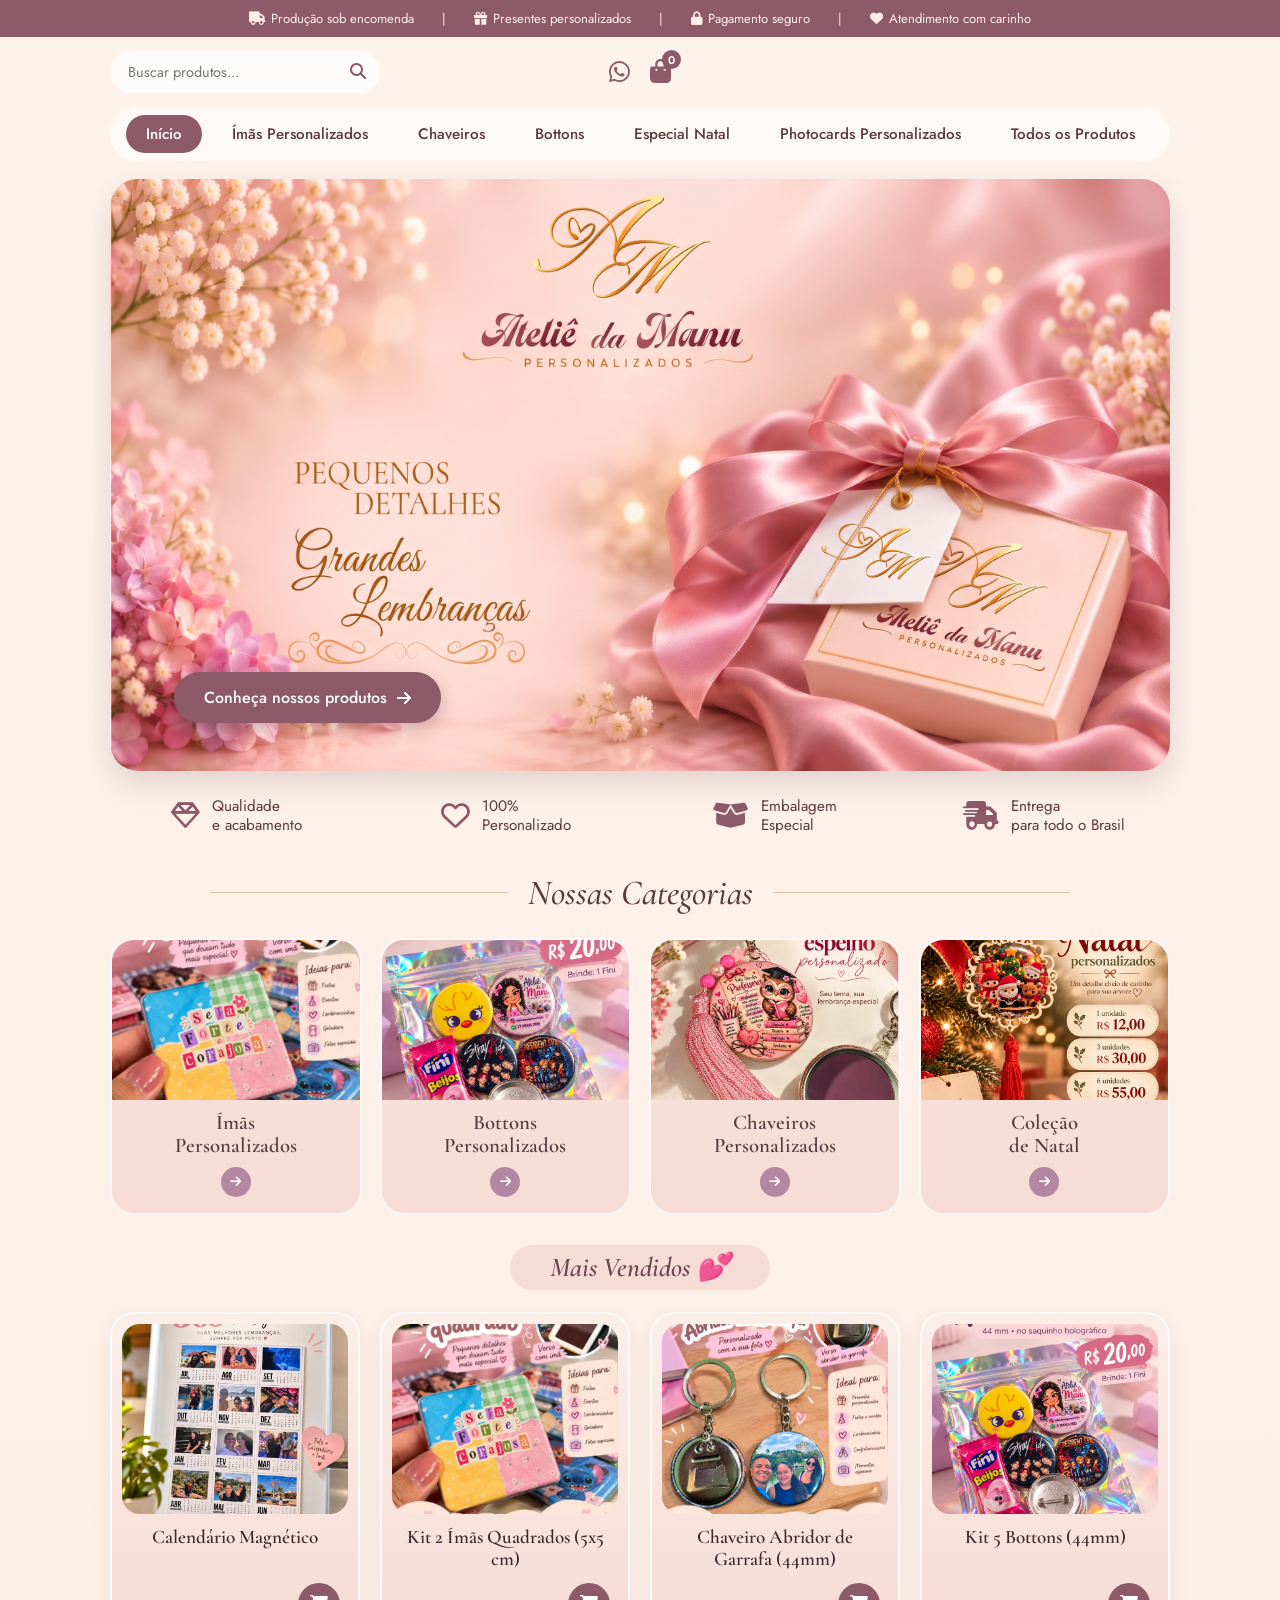
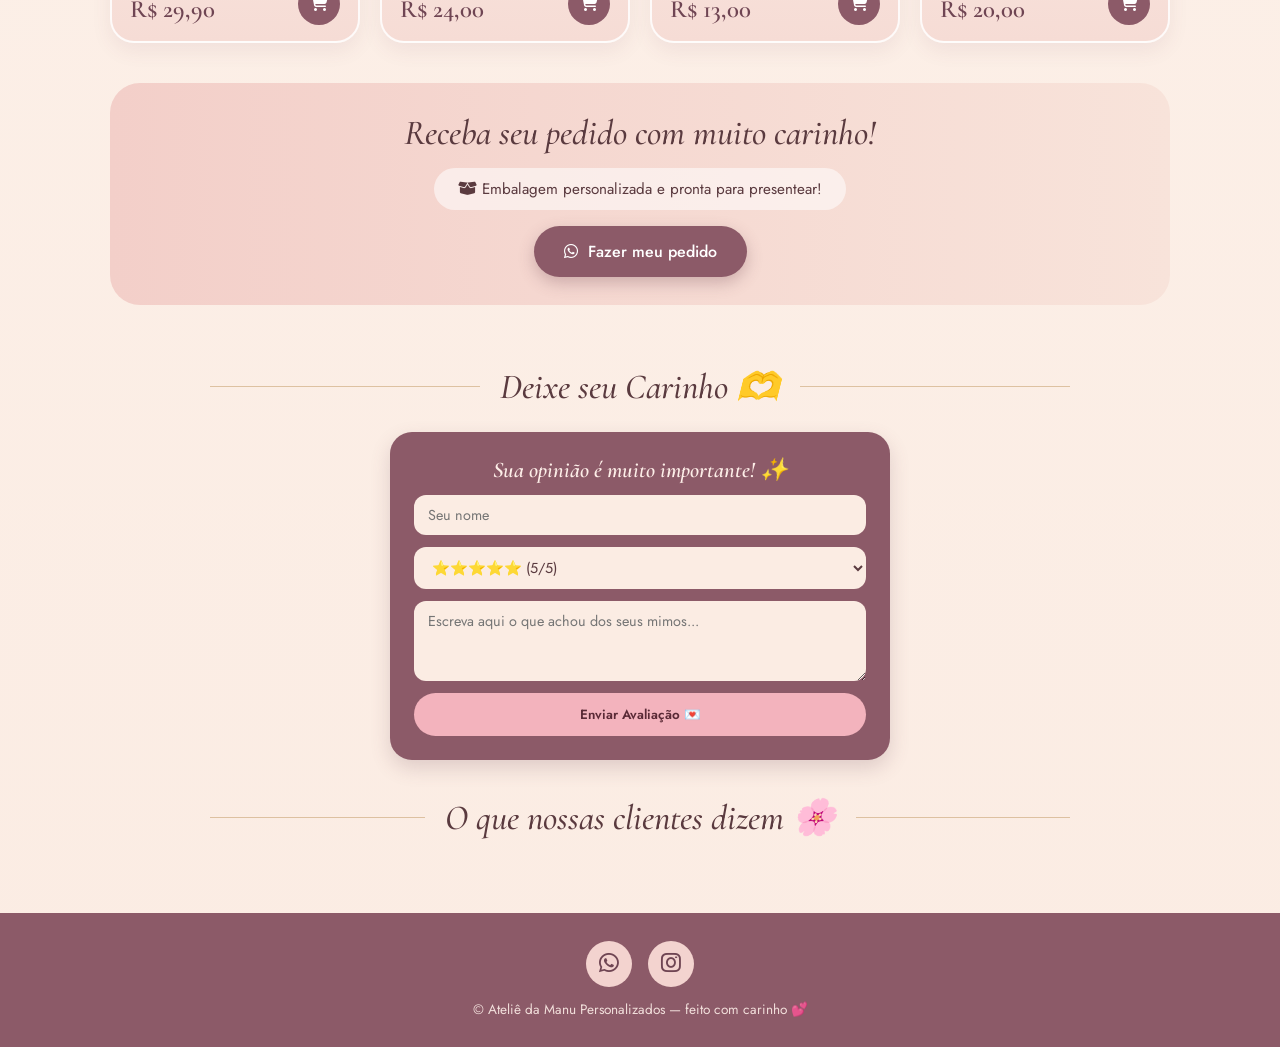
==== commit 05e32617: "FINALMENTE TERMINEI E ELA GOSTOU, OH GLÓRIAAAAAAAAA" ====
--- a/Website/index.html
+++ b/Website/index.html
@@ -13,8 +13,11 @@
   <!-- BARRA DO TOPO -->
   <div class="barra-topo">
     <span><i class="fa-solid fa-truck"></i>Produção sob encomenda</span>
+    <span> | </span>
     <span><i class="fa-solid fa-gift"></i>Presentes personalizados</span>
+    <span> | </span>
     <span><i class="fa-solid fa-lock"></i>Pagamento seguro</span>
+    <span> | </span>
     <span><i class="fa-solid fa-heart"></i>Atendimento com carinho</span>
   </div>
 
@@ -42,6 +45,7 @@
       <li><a href="produtos.html?cat=chaveiros">Chaveiros</a></li>
       <li><a href="produtos.html?cat=bottons">Bottons</a></li>
       <li><a href="produtos.html?cat=natal">Especial Natal</a></li>
+      <li><a href="produtos.html?cat=photocards">Photocards Personalizados</a></li>
       <li><a href="produtos.html?cat=todos">Todos os Produtos</a></li>
     </ul>
   </nav>
--- a/Website/style.css
+++ b/Website/style.css
@@ -196,7 +196,7 @@
 .btn-carrinho-float {
   width: 42px; height: 42px; border-radius: 50%; border: none; flex-shrink: 0;
   background: var(--ameixa); color: #fff; font-size: 1rem; cursor: pointer;
-  box-shadow: 0 4px 12px rgba(111, 69, 83, .3); transition: transform .2s, background .2s;
+  transition: transform .2s, background .2s;
 }
 .btn-carrinho-float:hover { background: #aa7b93; transform: scale(1.1); }
 
